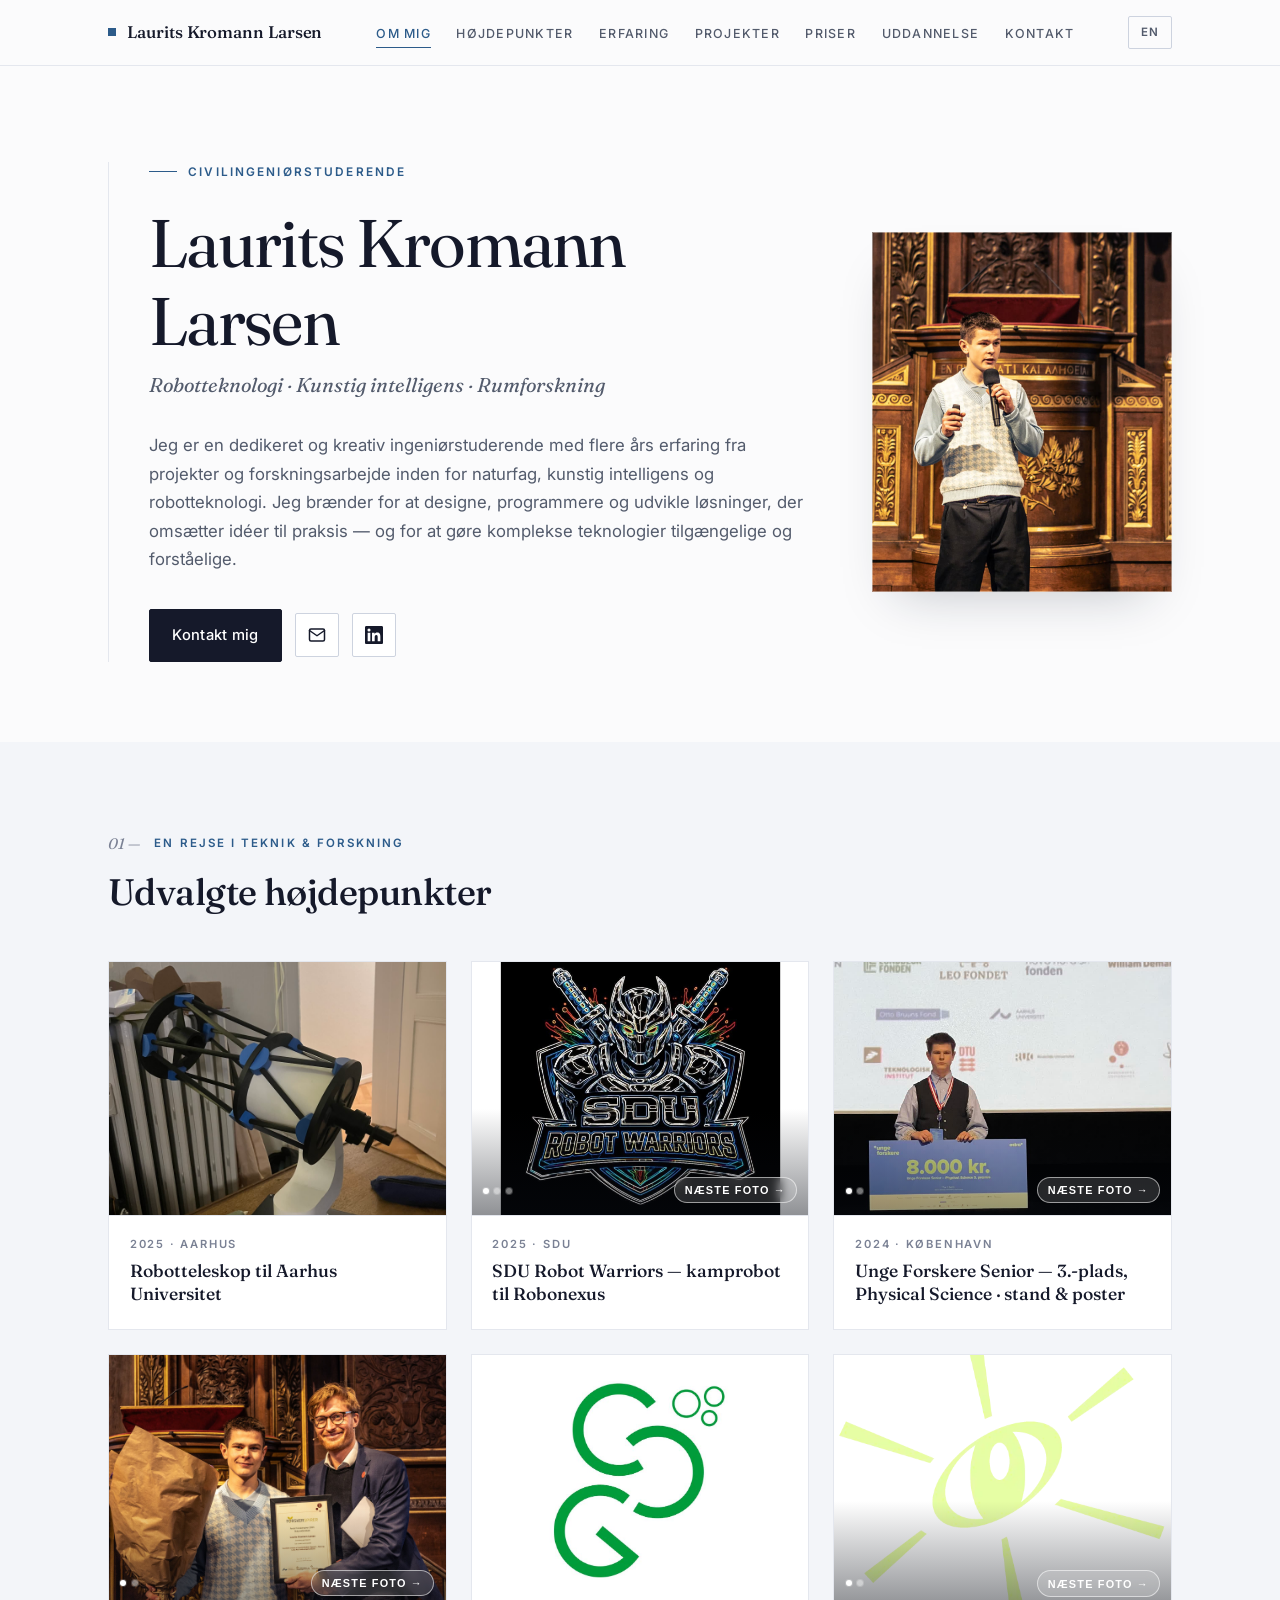
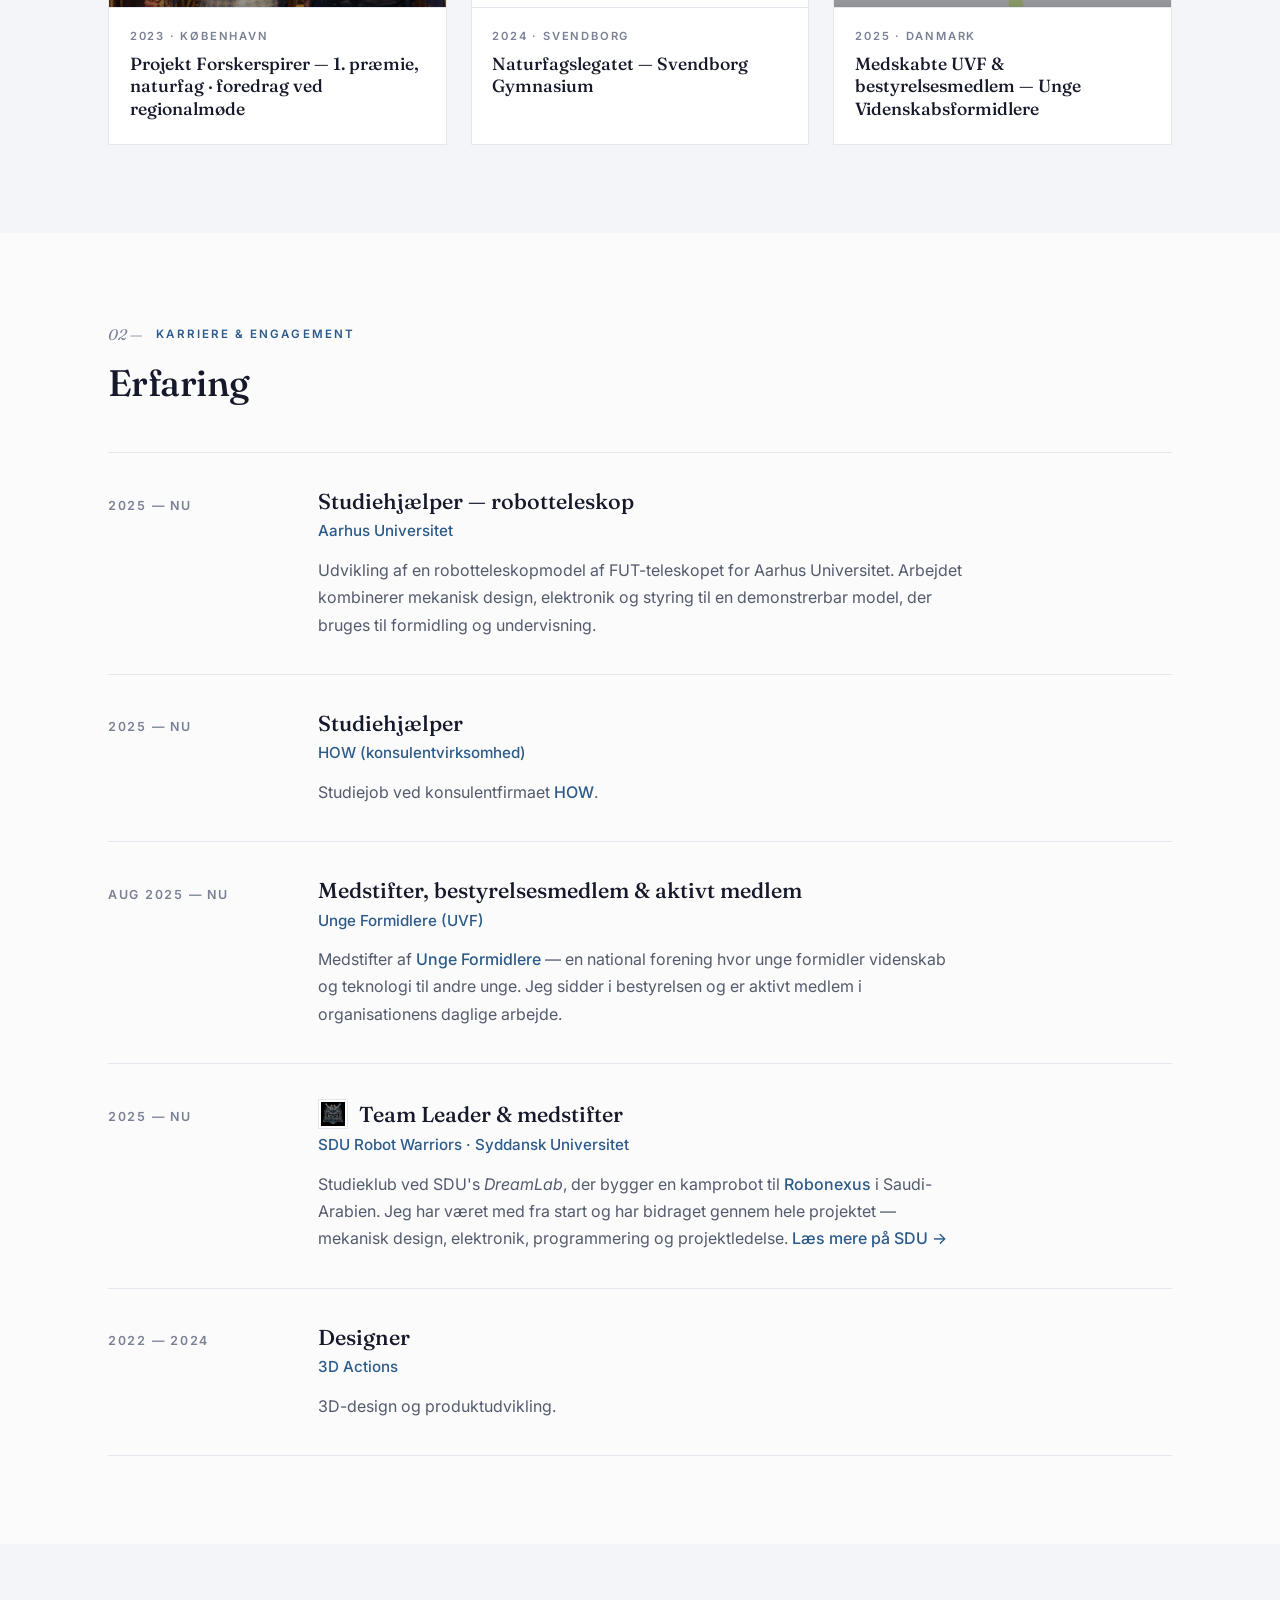
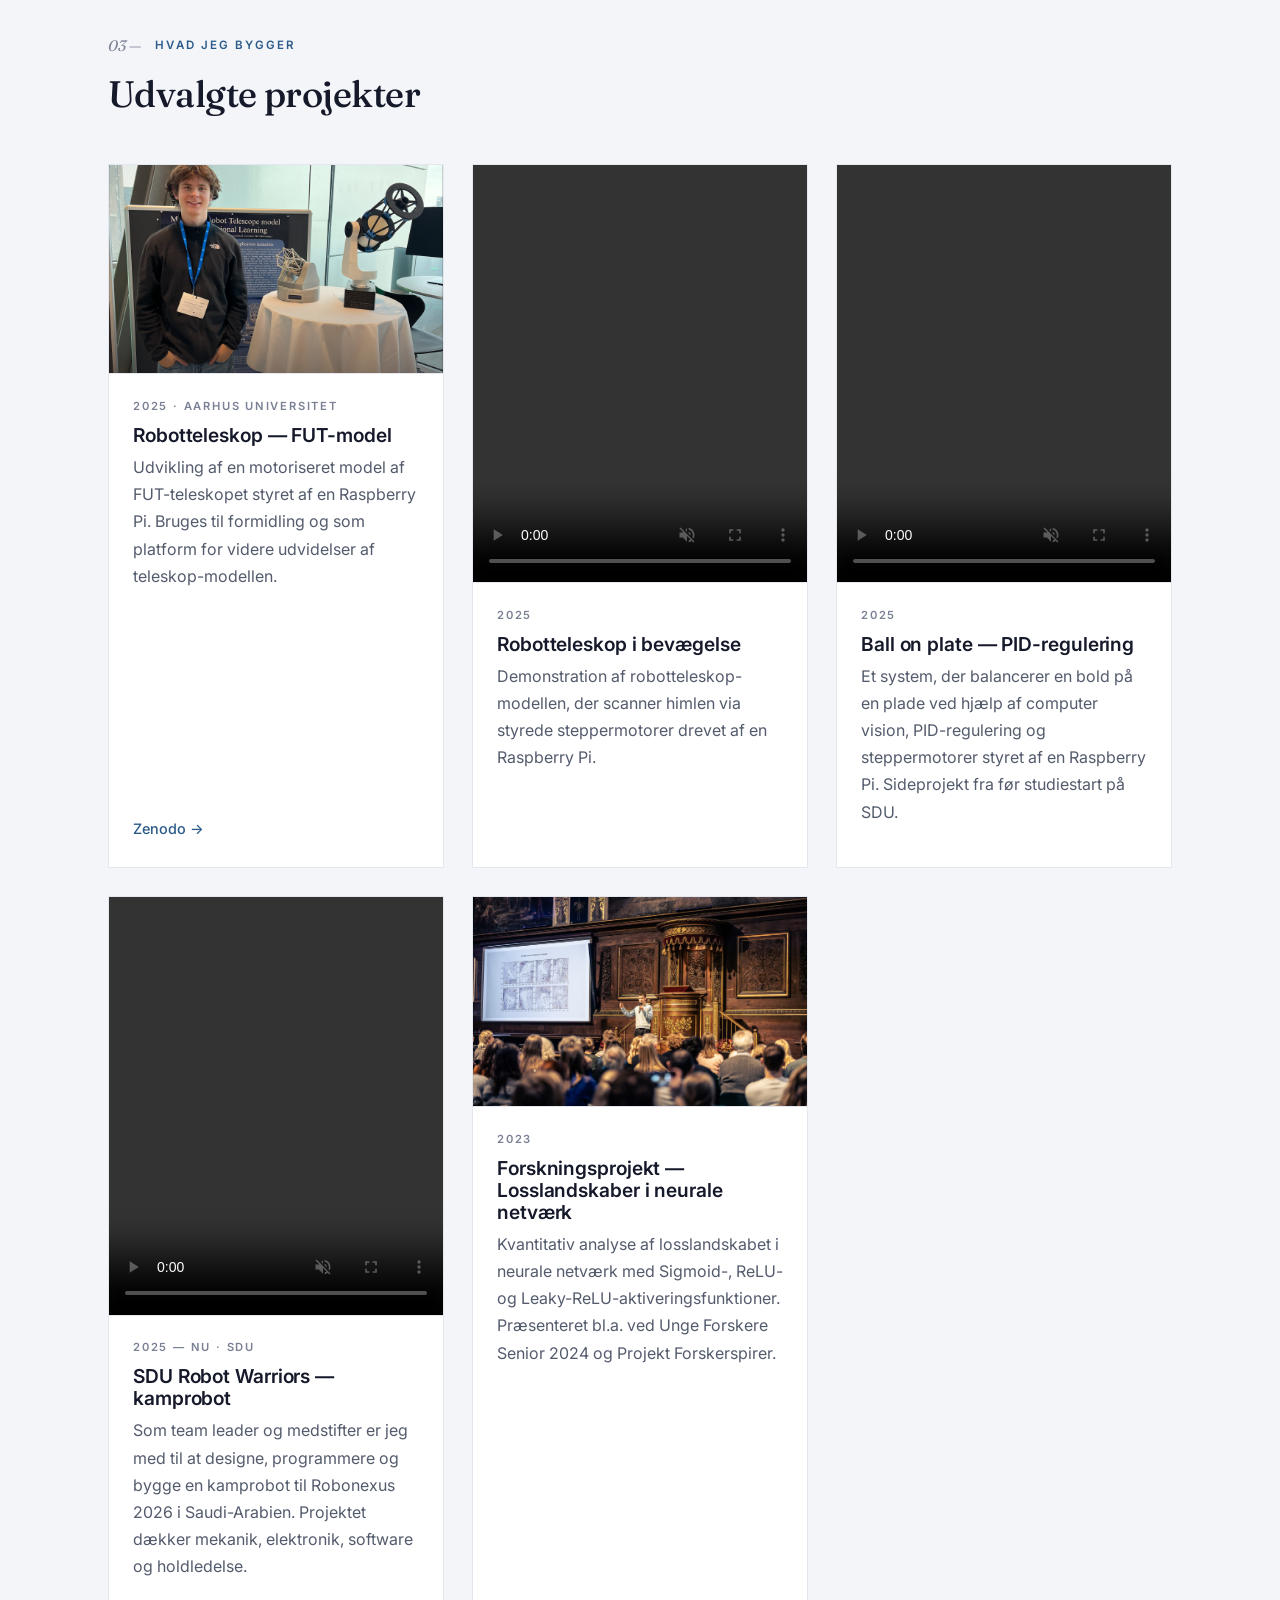
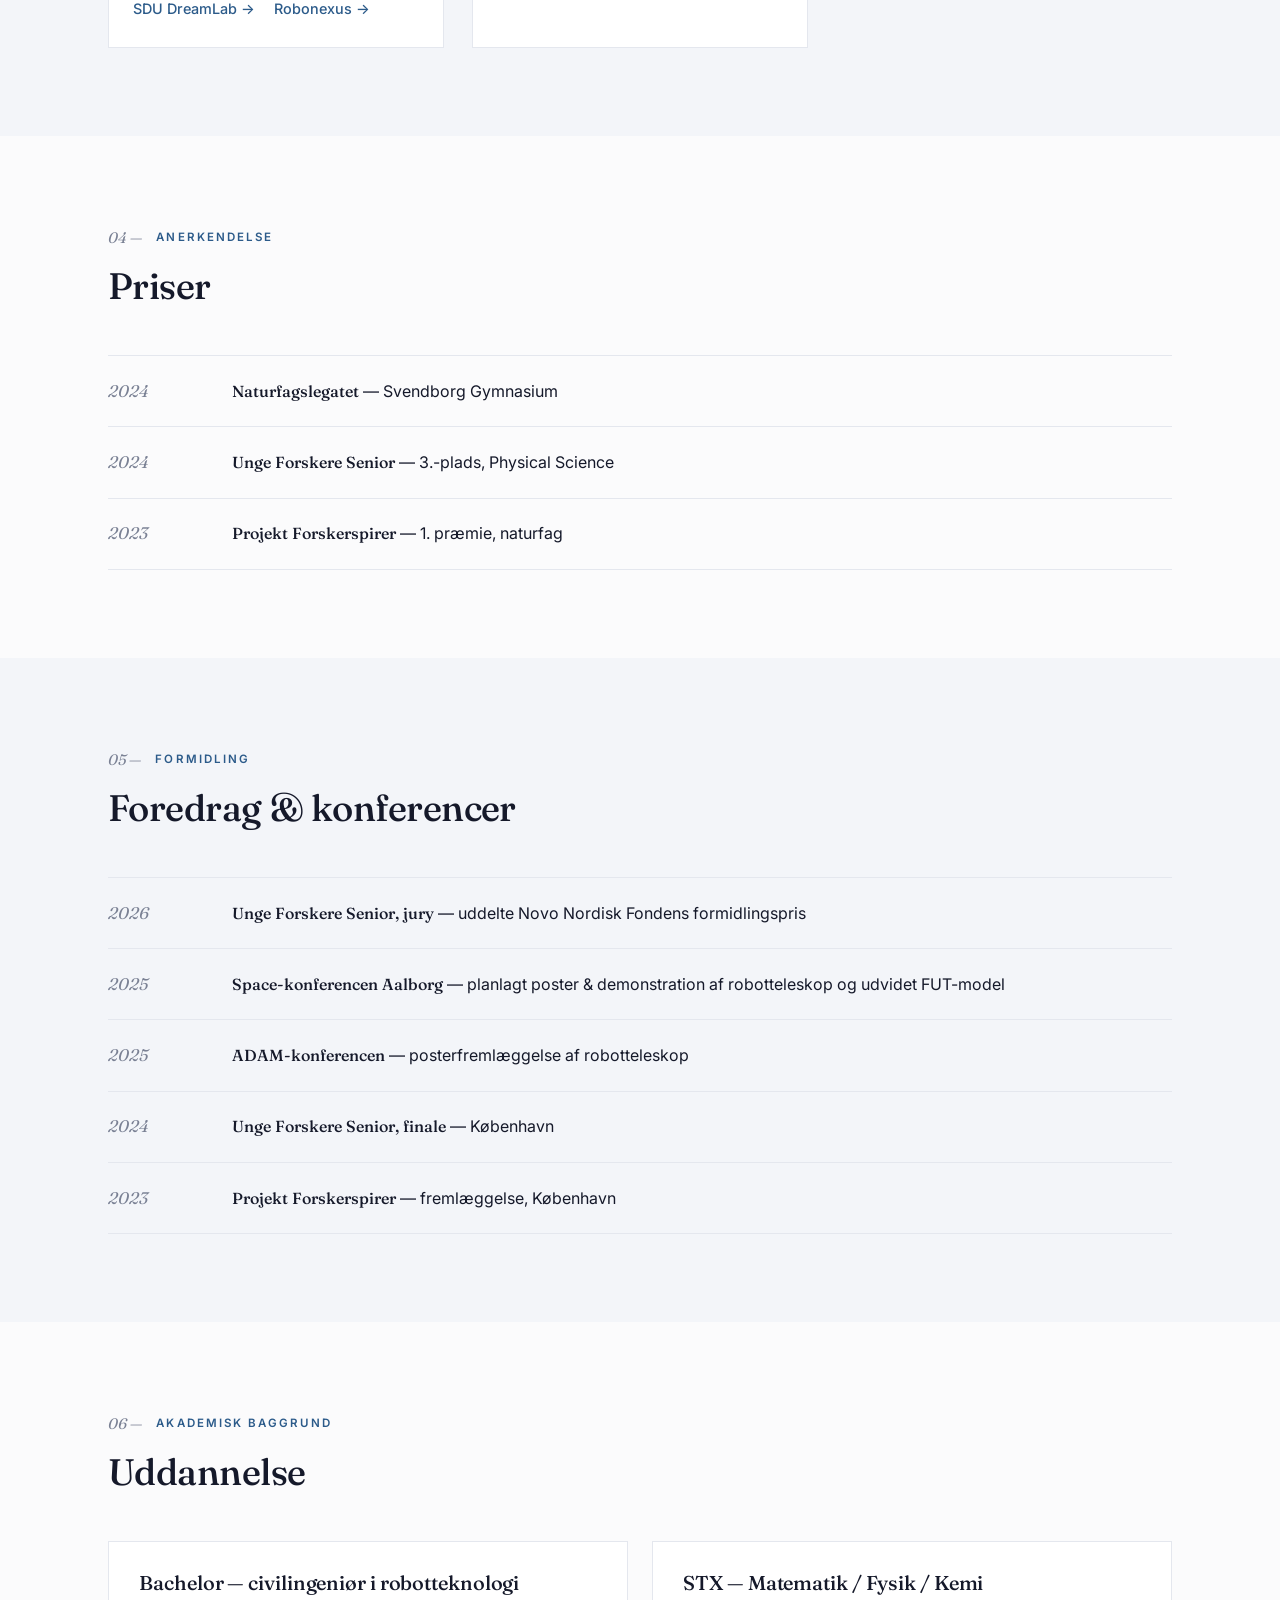
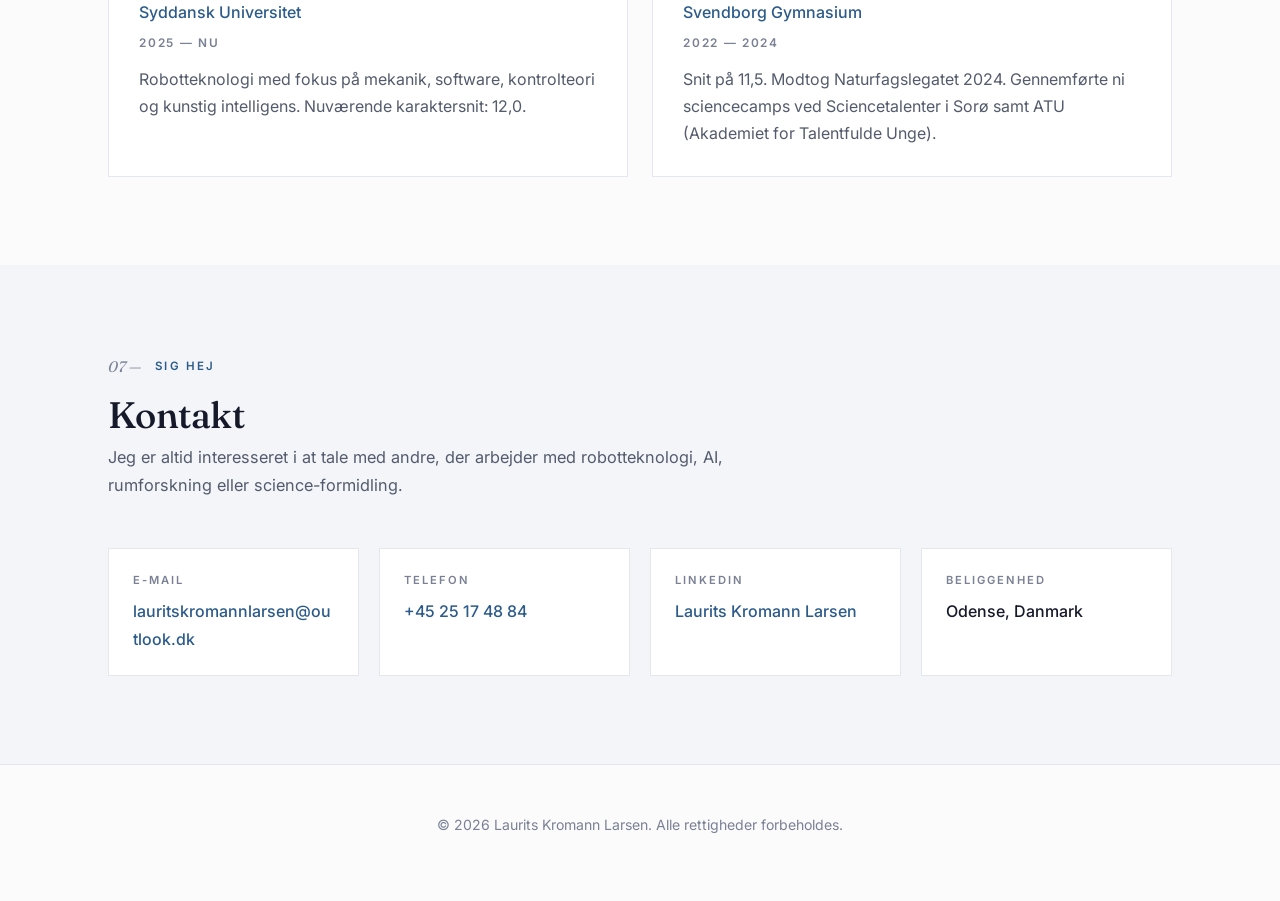
==== index.html @ 49e65c93 "Robotteleskop: space_conference.jpeg as first image" ====
<!DOCTYPE html>
<html lang="da">
<head>
  <meta charset="UTF-8" />
  <meta name="viewport" content="width=device-width, initial-scale=1" />
  <title>Laurits Kromann Larsen — Civilingeniørstuderende i robotteknologi</title>
  <meta name="description" content="CV og portefølje for Laurits Kromann Larsen — civilingeniørstuderende i robotteknologi ved Syddansk Universitet med fokus på robotter, AI og rumforskning." />
  <meta name="author" content="Laurits Kromann Larsen" />

  <meta property="og:type" content="website" />
  <meta property="og:title" content="Laurits Kromann Larsen — CV" />
  <meta property="og:description" content="Civilingeniørstuderende i robotteknologi. Robotter · AI · Rumforskning." />
  <meta property="og:locale" content="da_DK" />

  <link rel="icon" type="image/svg+xml" href="favicon.svg" />
  <link rel="stylesheet" href="assets/css/styles.css" />

  <link rel="preconnect" href="https://fonts.googleapis.com" />
  <link rel="preconnect" href="https://fonts.gstatic.com" crossorigin />
  <link rel="stylesheet" href="https://fonts.googleapis.com/css2?family=Inter:wght@400;500;600&family=Fraunces:opsz,wght,ital@9..144,400;9..144,500;9..144,400..500&display=swap" />
</head>
<body>

<header class="site-nav">
  <div class="nav-inner">
    <a href="#top" class="brand"><span class="brand-mark"></span>Laurits Kromann Larsen</a>

    <button class="nav-toggle" aria-label="Vis menu" aria-expanded="false" aria-controls="primary-nav">
      <svg width="20" height="20" viewBox="0 0 24 24" fill="none" stroke="currentColor" stroke-width="2" stroke-linecap="round"><line x1="3" y1="6" x2="21" y2="6"/><line x1="3" y1="12" x2="21" y2="12"/><line x1="3" y1="18" x2="21" y2="18"/></svg>
    </button>

    <ul class="nav-links" id="primary-nav">
      <li><a href="#om">Om mig</a></li>
      <li><a href="#hojdepunkter">Højdepunkter</a></li>
      <li><a href="#erfaring">Erfaring</a></li>
      <li><a href="#projekter">Projekter</a></li>
      <li><a href="#priser">Priser</a></li>
      <li><a href="#uddannelse">Uddannelse</a></li>
      <li><a href="#kontakt">Kontakt</a></li>
    </ul>

    <div class="nav-right">
      <a class="lang-toggle" href="en/" hreflang="en" aria-label="Switch to English">EN</a>
    </div>
  </div>
</header>

<main id="top">

  <section class="hero" id="om">
    <div class="container hero-inner">
      <div class="hero-text">
        <div class="eyebrow">Civilingeniørstuderende</div>
        <h1>Laurits Kromann Larsen</h1>
        <p class="role">Robotteknologi · Kunstig intelligens · Rumforskning</p>
        <p class="lead">
          Jeg er en dedikeret og kreativ ingeniørstuderende med flere års erfaring fra
          projekter og forskningsarbejde inden for naturfag, kunstig intelligens og
          robotteknologi. Jeg brænder for at designe, programmere og udvikle løsninger,
          der omsætter idéer til praksis — og for at gøre komplekse teknologier
          tilgængelige og forståelige.
        </p>
        <div class="hero-actions">
          <a class="btn btn-primary" href="#kontakt">Kontakt mig</a>
          <a class="btn icon-btn" href="mailto:lauritskromannlarsen@outlook.dk" aria-label="Send e-mail">
            <svg viewBox="0 0 24 24" fill="none" stroke="currentColor" stroke-width="2" stroke-linecap="round" stroke-linejoin="round"><path d="M4 4h16c1.1 0 2 .9 2 2v12c0 1.1-.9 2-2 2H4c-1.1 0-2-.9-2-2V6c0-1.1.9-2 2-2z"/><polyline points="22,6 12,13 2,6"/></svg>
          </a>
          <a class="btn icon-btn" href="https://dk.linkedin.com/in/laurits-kromann-larsen-a29a54271" target="_blank" rel="noopener" aria-label="LinkedIn-profil">
            <svg viewBox="0 0 24 24" aria-hidden="true"><path fill="currentColor" d="M20.45 20.45h-3.55v-5.57c0-1.33-.03-3.04-1.85-3.04-1.85 0-2.13 1.45-2.13 2.94v5.67H9.36V9h3.41v1.56h.05c.48-.9 1.64-1.85 3.38-1.85 3.61 0 4.28 2.38 4.28 5.47v6.27zM5.34 7.43a2.06 2.06 0 1 1 0-4.13 2.06 2.06 0 0 1 0 4.13zM7.12 20.45H3.56V9h3.56v11.45zM22.22 0H1.77C.79 0 0 .77 0 1.72v20.56C0 23.23.79 24 1.77 24h20.45c.98 0 1.78-.77 1.78-1.72V1.72C24 .77 23.2 0 22.22 0z"/></svg>
          </a>
        </div>
      </div>

      <div class="hero-photo">
        <img src="assets/img/profile.jpg" alt="Portræt af Laurits Kromann Larsen"
             onerror="this.onerror=null;this.src='assets/img/profile-placeholder.svg';" />
      </div>
    </div>
  </section>

  <section id="hojdepunkter" class="alt">
    <div class="container">
      <div class="section-header">
        <div class="section-eyebrow"><span class="num">01 —</span> En rejse i teknik &amp; forskning</div>
        <h2>Udvalgte højdepunkter</h2>
      </div>

      <div class="highlight-grid">

        <article class="highlight-card">
          <div class="img-wrap"><img src="assets/img/telescope.jpg" alt="Robotteleskop-model bygget til Aarhus Universitet" /></div>
          <div class="meta">
            <div class="when">2025 · Aarhus</div>
            <div class="title">Robotteleskop til Aarhus Universitet</div>
          </div>
        </article>

        <article class="highlight-card">
          <div class="img-wrap rotator" data-rotator>
            <img class="rotator-image contain is-active" src="assets/img/robot-warriors-logo.jpg" alt="SDU Robot Warriors logo" />
            <img class="rotator-image" src="assets/img/robot-warriors-1.jpg" alt="SDU Robot Warriors — kamprobot under udvikling" />
            <img class="rotator-image" src="assets/img/robot-warriors-2.jpg" alt="SDU Robot Warriors — kamprobot test og udvikling" />
            <div class="img-rotator-controls">
              <div class="rotator-dots" aria-hidden="true">
                <span class="dot is-active"></span>
                <span class="dot"></span>
                <span class="dot"></span>
              </div>
              <button class="img-rotator-next" type="button" aria-label="Vis næste billede">Næste foto <span aria-hidden="true">→</span></button>
            </div>
          </div>
          <div class="meta">
            <div class="when">2025 · SDU</div>
            <div class="title">SDU Robot Warriors — kamprobot til Robonexus</div>
          </div>
        </article>

        <article class="highlight-card">
          <div class="img-wrap rotator" data-rotator>
            <img class="rotator-image is-active" src="assets/img/uf-stage.jpg" alt="Prisoverrækkelse ved Unge Forskere Senior 2024" />
            <img class="rotator-image" src="assets/img/uf-booth.jpg" alt="Stand ved Unge Forskere Senior med poster om losslandskab" />
            <div class="img-rotator-controls">
              <div class="rotator-dots" aria-hidden="true">
                <span class="dot is-active"></span>
                <span class="dot"></span>
              </div>
              <button class="img-rotator-next" type="button" aria-label="Vis næste billede">Næste foto <span aria-hidden="true">→</span></button>
            </div>
          </div>
          <div class="meta">
            <div class="when">2024 · København</div>
            <div class="title">Unge Forskere Senior — 3.-plads, Physical Science · stand &amp; poster</div>
          </div>
        </article>

        <article class="highlight-card">
          <div class="img-wrap rotator" data-rotator>
            <img class="rotator-image is-active" src="assets/img/forskerspirer.jpg" alt="Modtager 1. præmie i Projekt Forskerspirer" />
            <img class="rotator-image" src="assets/img/talk-pulpit.jpg" alt="Foredrag ved Forskerspirer regionalmøde" />
            <div class="img-rotator-controls">
              <div class="rotator-dots" aria-hidden="true">
                <span class="dot is-active"></span>
                <span class="dot"></span>
              </div>
              <button class="img-rotator-next" type="button" aria-label="Vis næste billede">Næste foto <span aria-hidden="true">→</span></button>
            </div>
          </div>
          <div class="meta">
            <div class="when">2023 · København</div>
            <div class="title">Projekt Forskerspirer — 1. præmie, naturfag · foredrag ved regionalmøde</div>
          </div>
        </article>

        <article class="highlight-card">
          <div class="img-wrap logo-wrap"><img src="assets/img/svendborg-gym.jpg" alt="Svendborg Gymnasium logo" /></div>
          <div class="meta">
            <div class="when">2024 · Svendborg</div>
            <div class="title">Naturfagslegatet — Svendborg Gymnasium</div>
          </div>
        </article>

        <article class="highlight-card">
          <div class="img-wrap rotator" data-rotator>
            <img class="rotator-image contain is-active" src="assets/img/UVF-logo-groen.webp" alt="Unge Videnskabsformidlere logo" />
            <img class="rotator-image" src="assets/img/novo_støtte.jpeg" alt="Novo Nordisk Fondens støtte til Unge Videnskabsformidlere" />
            <div class="img-rotator-controls">
              <div class="rotator-dots" aria-hidden="true">
                <span class="dot is-active"></span>
                <span class="dot"></span>
              </div>
              <button class="img-rotator-next" type="button" aria-label="Vis næste billede">Næste foto <span aria-hidden="true">→</span></button>
            </div>
          </div>
          <div class="meta">
            <div class="when">2025 · Danmark</div>
            <div class="title">Medskabte UVF &amp; bestyrelsesmedlem — Unge Videnskabsformidlere</div>
          </div>
        </article>

      </div>
    </div>
  </section>

  <section id="erfaring">
    <div class="container">
      <div class="section-header">
        <div class="section-eyebrow"><span class="num">02 —</span> Karriere &amp; engagement</div>
        <h2>Erfaring</h2>
      </div>

      <div class="experience-list">

        <article class="exp-card">
          <div class="exp-date">2025 — nu</div>
          <div class="exp-body">
            <div class="exp-title">Studiehjælper — robotteleskop</div>
            <span class="exp-org">Aarhus Universitet</span>
            <p>
              Udvikling af en robotteleskopmodel af FUT-teleskopet for Aarhus Universitet.
              Arbejdet kombinerer mekanisk design, elektronik og styring til en
              demonstrerbar model, der bruges til formidling og undervisning.
            </p>
          </div>
        </article>

        <article class="exp-card">
          <div class="exp-date">2025 — nu</div>
          <div class="exp-body">
            <div class="exp-title">Studiehjælper</div>
            <span class="exp-org"><a href="http://new.how.dk/" target="_blank" rel="noopener">HOW</a> (konsulentvirksomhed)</span>
            <p>Studiejob ved konsulentfirmaet <a href="http://new.how.dk/" target="_blank" rel="noopener">HOW</a>.</p>
          </div>
        </article>

        <article class="exp-card">
          <div class="exp-date">aug 2025 — nu</div>
          <div class="exp-body">
            <div class="exp-title">Medstifter, bestyrelsesmedlem &amp; aktivt medlem</div>
            <span class="exp-org">Unge Formidlere (UVF)</span>
            <p>
              Medstifter af <a href="https://ungeformidlere.dk/" target="_blank" rel="noopener">Unge Formidlere</a> —
              en national forening hvor unge formidler videnskab og teknologi til andre
              unge. Jeg sidder i bestyrelsen og er aktivt medlem i organisationens
              daglige arbejde.
            </p>
          </div>
        </article>

        <article class="exp-card">
          <div class="exp-date">2025 — nu</div>
          <div class="exp-body">
            <div class="exp-title">
              <img class="exp-logo" src="assets/img/robot-warriors-logo.jpg" alt="" />
              Team Leader &amp; medstifter
            </div>
            <span class="exp-org">SDU Robot Warriors · Syddansk Universitet</span>
            <p>
              Studieklub ved SDU's <em>DreamLab</em>, der bygger en kamprobot til
              <a href="https://www.robonexus.org/" target="_blank" rel="noopener">Robonexus</a> i Saudi-Arabien.
              Jeg har været med fra start og har bidraget gennem hele projektet —
              mekanisk design, elektronik, programmering og projektledelse.
              <a href="https://www.sdu.dk/da/om-sdu/fakulteterne/teknik/omfakultetet/dreamlab/teams/sdu-robots-warrior" target="_blank" rel="noopener">Læs mere på SDU →</a>
            </p>
          </div>
        </article>

        <article class="exp-card">
          <div class="exp-date">2022 — 2024</div>
          <div class="exp-body">
            <div class="exp-title">Designer</div>
            <span class="exp-org">3D Actions</span>
            <p>3D-design og produktudvikling.</p>
          </div>
        </article>

      </div>
    </div>
  </section>

  <section id="projekter" class="alt">
    <div class="container">
      <div class="section-header">
        <div class="section-eyebrow"><span class="num">03 —</span> Hvad jeg bygger</div>
        <h2>Udvalgte projekter</h2>
      </div>

      <div class="project-grid">

        <article class="project-card">
          <div class="media project-rotator" data-rotator>
            <img class="rotator-image is-active" src="assets/img/space_conference.jpeg" alt="Robotteleskop præsenteret ved Space-konferencen" />
            <img class="rotator-image" src="assets/img/telescope.jpg" alt="Robotteleskop-model" />
            <div class="img-rotator-controls">
              <div class="rotator-dots" aria-hidden="true">
                <span class="dot is-active"></span>
                <span class="dot"></span>
              </div>
              <button class="img-rotator-next" type="button" aria-label="Vis næste billede">Næste foto <span aria-hidden="true">→</span></button>
            </div>
          </div>
          <div class="body">
            <div class="when">2025 · Aarhus Universitet</div>
            <h3>Robotteleskop — FUT-model</h3>
            <p>
              Udvikling af en motoriseret model af FUT-teleskopet styret af en Raspberry Pi.
              Bruges til formidling og som platform for videre udvidelser af
              teleskop-modellen.
            </p>
            <div class="project-links">
              <a href="https://kortlink.dk/2t228" target="_blank" rel="noopener">Zenodo</a>
            </div>
          </div>
        </article>

        <article class="project-card">
          <div class="media portrait">
            <video src="assets/video/robot-arm.mp4" controls muted playsinline preload="metadata"></video>
          </div>
          <div class="body">
            <div class="when">2025</div>
            <h3>Robotteleskop i bevægelse</h3>
            <p>
              Demonstration af robotteleskop-modellen, der scanner himlen via styrede
              steppermotorer drevet af en Raspberry Pi.
            </p>
          </div>
        </article>

        <article class="project-card">
          <div class="media portrait">
            <video src="assets/video/ball-on-plate.mp4" controls muted playsinline preload="metadata"></video>
          </div>
          <div class="body">
            <div class="when">2025</div>
            <h3>Ball on plate — PID-regulering</h3>
            <p>
              Et system, der balancerer en bold på en plade ved hjælp af computer vision,
              PID-regulering og steppermotorer styret af en Raspberry Pi. Sideprojekt fra
              før studiestart på SDU.
            </p>
          </div>
        </article>

        <article class="project-card">
          <div class="media portrait">
            <video src="assets/video/combat-robot.mp4" controls muted playsinline preload="metadata"></video>
          </div>
          <div class="body">
            <div class="when">2025 — nu · SDU</div>
            <h3>SDU Robot Warriors — kamprobot</h3>
            <p>
              Som team leader og medstifter er jeg med til at designe, programmere og
              bygge en kamprobot til Robonexus 2026 i Saudi-Arabien. Projektet dækker
              mekanik, elektronik, software og holdledelse.
            </p>
            <div class="project-links">
              <a href="https://www.sdu.dk/da/om-sdu/fakulteterne/teknik/omfakultetet/dreamlab/teams/sdu-robots-warrior" target="_blank" rel="noopener">SDU DreamLab</a>
              <a href="https://www.robonexus.org/" target="_blank" rel="noopener">Robonexus</a>
            </div>
          </div>
        </article>

        <article class="project-card">
          <div class="media">
            <img src="assets/img/talk-pulpit.jpg" alt="Slides der viser losslandskabet i neurale netværk" />
          </div>
          <div class="body">
            <div class="when">2023</div>
            <h3>Forskningsprojekt — Losslandskaber i neurale netværk</h3>
            <p>
              Kvantitativ analyse af losslandskabet i neurale netværk med Sigmoid-,
              ReLU- og Leaky-ReLU-aktiveringsfunktioner. Præsenteret bl.a. ved Unge
              Forskere Senior 2024 og Projekt Forskerspirer.
            </p>
          </div>
        </article>

      </div>
    </div>
  </section>

  <section id="priser">
    <div class="container">
      <div class="section-header">
        <div class="section-eyebrow"><span class="num">04 —</span> Anerkendelse</div>
        <h2>Priser</h2>
      </div>

      <ul class="simple-list">
        <li><span class="year">2024</span><span class="item-text"><strong>Naturfagslegatet</strong> — Svendborg Gymnasium</span></li>
        <li><span class="year">2024</span><span class="item-text"><strong>Unge Forskere Senior</strong> — 3.-plads, Physical Science</span></li>
        <li><span class="year">2023</span><span class="item-text"><strong>Projekt Forskerspirer</strong> — 1. præmie, naturfag</span></li>
      </ul>
    </div>
  </section>

  <section id="foredrag" class="alt">
    <div class="container">
      <div class="section-header">
        <div class="section-eyebrow"><span class="num">05 —</span> Formidling</div>
        <h2>Foredrag &amp; konferencer</h2>
      </div>

      <ul class="simple-list">
        <li><span class="year">2026</span><span class="item-text"><strong>Unge Forskere Senior, jury</strong> — uddelte Novo Nordisk Fondens formidlingspris</span></li>
        <li><span class="year">2025</span><span class="item-text"><strong>Space-konferencen Aalborg</strong> — planlagt poster &amp; demonstration af robotteleskop og udvidet FUT-model</span></li>
        <li><span class="year">2025</span><span class="item-text"><strong>ADAM-konferencen</strong> — posterfremlæggelse af robotteleskop</span></li>
        <li><span class="year">2024</span><span class="item-text"><strong>Unge Forskere Senior, finale</strong> — København</span></li>
        <li><span class="year">2023</span><span class="item-text"><strong>Projekt Forskerspirer</strong> — fremlæggelse, København</span></li>
      </ul>
    </div>
  </section>

  <section id="uddannelse">
    <div class="container">
      <div class="section-header">
        <div class="section-eyebrow"><span class="num">06 —</span> Akademisk baggrund</div>
        <h2>Uddannelse</h2>
      </div>

      <div class="edu-grid">
        <article class="edu-card">
          <h3>Bachelor — civilingeniør i robotteknologi</h3>
          <div class="where">Syddansk Universitet</div>
          <div class="when">2025 — nu</div>
          <p>Robotteknologi med fokus på mekanik, software, kontrolteori og kunstig intelligens. Nuværende karaktersnit: 12,0.</p>
        </article>

        <article class="edu-card">
          <h3>STX — Matematik / Fysik / Kemi</h3>
          <div class="where">Svendborg Gymnasium</div>
          <div class="when">2022 — 2024</div>
          <p>
            Snit på 11,5. Modtog Naturfagslegatet 2024. Gennemførte ni sciencecamps ved
            Sciencetalenter i Sorø samt ATU (Akademiet for Talentfulde Unge).
          </p>
        </article>
      </div>
    </div>
  </section>

  <section id="kontakt" class="alt">
    <div class="container">
      <div class="section-header">
        <div class="section-eyebrow"><span class="num">07 —</span> Sig hej</div>
        <h2>Kontakt</h2>
        <p>
          Jeg er altid interesseret i at tale med andre, der arbejder med robotteknologi,
          AI, rumforskning eller science-formidling.
        </p>
      </div>

      <div class="contact-grid">
        <div class="contact-card">
          <div class="label">E-mail</div>
          <div class="value"><a href="mailto:lauritskromannlarsen@outlook.dk">lauritskromannlarsen@outlook.dk</a></div>
        </div>
        <div class="contact-card">
          <div class="label">Telefon</div>
          <div class="value"><a href="tel:+4525174884">+45 25 17 48 84</a></div>
        </div>
        <div class="contact-card">
          <div class="label">LinkedIn</div>
          <div class="value"><a href="https://dk.linkedin.com/in/laurits-kromann-larsen-a29a54271" target="_blank" rel="noopener">Laurits Kromann Larsen</a></div>
        </div>
        <div class="contact-card">
          <div class="label">Beliggenhed</div>
          <div class="value">Odense, Danmark</div>
        </div>
      </div>
    </div>
  </section>

</main>

<footer class="site-footer">
  <div class="container">
    © <span id="year"></span> Laurits Kromann Larsen. Alle rettigheder forbeholdes.
  </div>
</footer>

<script src="assets/js/main.js?v=20260501"></script>
</body>
</html>
---- assets/css/styles.css ----
/* =========================================================
   Laurits Kromann Larsen — CV
   Minimalistic, professional. Square portrait, refined type.
   ========================================================= */

:root {
  --bg: #fbfbfc;
  --bg-alt: #f3f5f9;
  --surface: #ffffff;
  --border: #e4e7ee;
  --border-strong: #cdd3df;
  --text: #15192a;
  --text-muted: #535b6c;
  --text-soft: #7a8194;
  --accent: #2c5b8a;
  --accent-dark: #1f4368;
  --accent-soft: #dde6f0;
  --max-width: 1120px;
  --transition: 200ms ease;
  --font-sans: "Inter", system-ui, -apple-system, "Segoe UI", Roboto, sans-serif;
  --font-display: "Fraunces", "Source Serif 4", Georgia, serif;
}

/* ---------- Reset & base ---------- */
*, *::before, *::after { box-sizing: border-box; }
html { scroll-behavior: smooth; }

body {
  margin: 0;
  font-family: var(--font-sans);
  font-size: 16px;
  line-height: 1.7;
  color: var(--text);
  background: var(--bg);
  -webkit-font-smoothing: antialiased;
  -moz-osx-font-smoothing: grayscale;
}

img, video { max-width: 100%; height: auto; display: block; }

a {
  color: var(--accent);
  text-decoration: none;
  transition: color var(--transition);
}
a:hover { color: var(--accent-dark); }

h1, h2, h3, h4 {
  font-family: var(--font-display);
  font-weight: 500;
  line-height: 1.15;
  margin: 0 0 0.5em;
  letter-spacing: -0.015em;
  color: var(--text);
}
h1 {
  font-size: clamp(2.6rem, 6vw, 4.2rem);
  font-weight: 400;
  letter-spacing: -0.025em;
}
h2 { font-size: clamp(1.7rem, 3.2vw, 2.3rem); font-weight: 500; }
h3 {
  font-size: 1.15rem;
  font-family: var(--font-sans);
  font-weight: 600;
  letter-spacing: -0.005em;
}
p { margin: 0 0 1em; }

.container {
  width: 100%;
  max-width: var(--max-width);
  margin: 0 auto;
  padding: 0 1.75rem;
}

/* ---------- Navigation ---------- */
.site-nav {
  position: sticky;
  top: 0;
  z-index: 50;
  background: rgba(251, 251, 252, 0.85);
  backdrop-filter: saturate(180%) blur(14px);
  -webkit-backdrop-filter: saturate(180%) blur(14px);
  border-bottom: 1px solid var(--border);
}
.nav-inner {
  display: flex;
  align-items: center;
  justify-content: space-between;
  gap: 1.5rem;
  padding: 1rem 1.75rem;
  max-width: var(--max-width);
  margin: 0 auto;
}
.brand {
  font-family: var(--font-display);
  font-weight: 500;
  font-size: 1.05rem;
  letter-spacing: -0.005em;
  color: var(--text);
  display: inline-flex;
  align-items: center;
}
.brand .brand-mark {
  display: inline-block;
  width: 8px; height: 8px;
  background: var(--accent);
  margin-right: 0.7rem;
}
.nav-links {
  display: flex;
  gap: 1.6rem;
  list-style: none;
  margin: 0;
  padding: 0;
}
.nav-links a {
  color: var(--text-muted);
  font-size: 0.78rem;
  letter-spacing: 0.1em;
  text-transform: uppercase;
  font-weight: 500;
  position: relative;
  padding: 0.25rem 0;
}
.nav-links a:hover,
.nav-links a.active { color: var(--accent); }
.nav-links a.active::after {
  content: "";
  position: absolute;
  left: 0; right: 0;
  bottom: -3px;
  height: 1px;
  background: var(--accent);
}
.nav-right { display: flex; align-items: center; gap: 1rem; }
.lang-toggle {
  font-size: 0.72rem;
  letter-spacing: 0.14em;
  text-transform: uppercase;
  color: var(--text-muted);
  border: 1px solid var(--border-strong);
  padding: 0.35rem 0.7rem;
  border-radius: 2px;
  font-weight: 600;
}
.lang-toggle:hover { color: var(--accent); border-color: var(--accent); }
.nav-toggle {
  display: none;
  background: none;
  border: 1px solid var(--border-strong);
  padding: 0.4rem 0.6rem;
  border-radius: 4px;
  cursor: pointer;
  color: var(--text);
}

/* ---------- Hero ---------- */
.hero { padding: 6rem 0 5rem; }
.hero-inner {
  display: grid;
  grid-template-columns: minmax(0, 1fr) 300px;
  gap: 4rem;
  align-items: center;
}
.hero-text { border-left: 1px solid var(--border); padding-left: 2.5rem; }
.hero-text .eyebrow {
  text-transform: uppercase;
  letter-spacing: 0.18em;
  font-size: 0.74rem;
  color: var(--accent);
  font-weight: 600;
  margin-bottom: 1.4rem;
  display: flex;
  align-items: center;
  gap: 0.7rem;
}
.hero-text .eyebrow::before {
  content: "";
  width: 28px;
  height: 1px;
  background: var(--accent);
}
.hero h1 { margin-bottom: 0.6rem; }
.hero .role {
  font-family: var(--font-display);
  font-weight: 400;
  font-style: italic;
  font-size: 1.25rem;
  color: var(--text-muted);
  margin-bottom: 1.8rem;
}
.hero p.lead {
  font-size: 1.05rem;
  color: var(--text-muted);
  max-width: 60ch;
  margin-bottom: 2.2rem;
}
.hero-actions {
  display: flex;
  flex-wrap: wrap;
  gap: 0.8rem;
  align-items: center;
}

.btn {
  display: inline-flex;
  align-items: center;
  gap: 0.5rem;
  padding: 0.8rem 1.4rem;
  border-radius: 2px;
  font-weight: 500;
  font-size: 0.92rem;
  letter-spacing: 0.02em;
  border: 1px solid var(--border-strong);
  background: var(--surface);
  color: var(--text);
  transition: all var(--transition);
  cursor: pointer;
  font-family: var(--font-sans);
}
.btn:hover { border-color: var(--accent); color: var(--accent); }
.btn-primary {
  background: var(--text);
  border-color: var(--text);
  color: #fff;
}
.btn-primary:hover {
  background: var(--accent);
  border-color: var(--accent);
  color: #fff;
}
.icon-btn {
  width: 44px;
  height: 44px;
  padding: 0;
  border-radius: 2px;
  display: inline-flex;
  align-items: center;
  justify-content: center;
}
.icon-btn svg { width: 18px; height: 18px; }

.hero-photo {
  width: 300px;
  height: 360px;
  overflow: hidden;
  background: var(--bg-alt);
  justify-self: center;
  position: relative;
  box-shadow: 0 25px 50px -25px rgba(20, 30, 50, 0.25);
}
.hero-photo::after {
  content: "";
  position: absolute;
  inset: 0;
  border: 1px solid rgba(255,255,255,0.4);
  pointer-events: none;
}
.hero-photo img {
  width: 100%; height: 100%;
  object-fit: cover;
  object-position: center 25%;
}

/* ---------- Section base ---------- */
section {
  padding: 5.5rem 0;
  scroll-margin-top: 80px;
}
section.alt { background: var(--bg-alt); }

.section-eyebrow {
  display: inline-flex;
  align-items: center;
  gap: 0.9rem;
  font-family: var(--font-sans);
  text-transform: uppercase;
  letter-spacing: 0.18em;
  font-size: 0.72rem;
  color: var(--accent);
  font-weight: 600;
  margin-bottom: 0.9rem;
}
.section-eyebrow .num {
  font-family: var(--font-display);
  font-style: italic;
  font-weight: 400;
  font-size: 0.95rem;
  letter-spacing: 0;
  color: var(--text-soft);
  text-transform: none;
}

.section-header { margin-bottom: 3rem; max-width: 64ch; }
.section-header h2 { margin-bottom: 0.5rem; }
.section-header p {
  color: var(--text-muted);
  margin: 0;
  font-size: 1.02rem;
}

/* ---------- Highlights grid ---------- */
.highlight-grid {
  display: grid;
  grid-template-columns: repeat(auto-fill, minmax(270px, 1fr));
  gap: 1.5rem;
}
.highlight-card {
  background: var(--surface);
  border: 1px solid var(--border);
  overflow: hidden;
  transition: transform var(--transition), border-color var(--transition), box-shadow var(--transition);
  display: flex;
  flex-direction: column;
}
.highlight-card:hover {
  transform: translateY(-3px);
  border-color: var(--border-strong);
  box-shadow: 0 16px 30px -20px rgba(20, 30, 50, 0.25);
}
.highlight-card .img-wrap {
  aspect-ratio: 4 / 3;
  background: var(--bg-alt);
  overflow: hidden;
}
.highlight-card .img-wrap img {
  width: 100%; height: 100%;
  object-fit: cover;
  transition: transform 500ms ease;
}
.highlight-card:hover .img-wrap img { transform: scale(1.05); }
.highlight-card .img-wrap.rotator {
  position: relative;
  cursor: pointer;
}
.highlight-card .img-wrap.rotator::after {
  content: "";
  position: absolute;
  inset: auto 0 0 0;
  height: 42%;
  background: linear-gradient(to top, rgba(8, 12, 20, 0.45), rgba(8, 12, 20, 0));
  pointer-events: none;
  z-index: 1;
}
.highlight-card .img-wrap.rotator .rotator-image {
  position: absolute;
  inset: 0;
  opacity: 0;
  pointer-events: none;
  transition: opacity 260ms ease, transform 500ms ease;
}
.highlight-card .img-wrap.rotator .rotator-image.contain {
  object-fit: contain;
  padding: 0.25rem;
  background: #fff;
}
.highlight-card .img-wrap.rotator .rotator-image.contain.is-active {
  transform: scale(1.14);
}
.highlight-card .img-wrap.rotator .rotator-image.is-active {
  opacity: 1;
}
.highlight-card .img-wrap.rotator .img-rotator-controls {
  position: absolute;
  left: 0.7rem;
  right: 0.7rem;
  bottom: 0.7rem;
  z-index: 2;
  display: flex;
  align-items: center;
  justify-content: space-between;
  gap: 0.6rem;
}
.highlight-card .img-wrap.rotator .rotator-dots {
  display: inline-flex;
  gap: 0.35rem;
}
.highlight-card .img-wrap.rotator .dot {
  width: 6px;
  height: 6px;
  border-radius: 50%;
  background: rgba(255, 255, 255, 0.45);
  box-shadow: 0 0 0 1px rgba(255, 255, 255, 0.2);
}
.highlight-card .img-wrap.rotator .dot.is-active {
  background: #fff;
}
.highlight-card .img-wrap.rotator .img-rotator-next {
  border: 1px solid rgba(255, 255, 255, 0.55);
  background: rgba(255, 255, 255, 0.14);
  backdrop-filter: blur(6px);
  -webkit-backdrop-filter: blur(6px);
  color: #fff;
  font-size: 0.68rem;
  letter-spacing: 0.11em;
  text-transform: uppercase;
  font-weight: 600;
  padding: 0.38rem 0.62rem;
  border-radius: 999px;
  cursor: pointer;
}
.highlight-card .img-wrap.rotator .img-rotator-next:hover {
  background: rgba(255, 255, 255, 0.24);
}
.highlight-card .img-wrap.logo-wrap {
  background: #fff;
  display: flex;
  align-items: center;
  justify-content: center;
  padding: 1.5rem;
}
.highlight-card .img-wrap.logo-wrap img {
  width: auto;
  height: 100%;
  max-width: 70%;
  object-fit: contain;
}
.highlight-card:hover .img-wrap.logo-wrap img { transform: none; }
.highlight-card .meta {
  padding: 1.2rem 1.3rem 1.4rem;
  border-top: 1px solid var(--border);
}
.highlight-card .when {
  font-size: 0.7rem;
  letter-spacing: 0.16em;
  text-transform: uppercase;
  color: var(--text-soft);
  font-weight: 600;
  margin-bottom: 0.4rem;
}
.highlight-card .title {
  font-family: var(--font-display);
  font-size: 1.1rem;
  color: var(--text);
  font-weight: 500;
  line-height: 1.3;
}

/* ---------- Experience ---------- */
.experience-list {
  border-top: 1px solid var(--border);
}
.exp-card {
  padding: 2.2rem 0;
  border-bottom: 1px solid var(--border);
  display: grid;
  grid-template-columns: 170px 1fr;
  gap: 2.5rem;
}
.exp-card .exp-date {
  font-size: 0.78rem;
  letter-spacing: 0.14em;
  text-transform: uppercase;
  color: var(--text-soft);
  font-variant-numeric: tabular-nums;
  padding-top: 0.4rem;
  font-weight: 600;
}
.exp-card .exp-body { min-width: 0; }
.exp-title {
  font-family: var(--font-display);
  font-size: 1.35rem;
  font-weight: 500;
  color: var(--text);
  margin-bottom: 0.2rem;
  line-height: 1.25;
  display: flex;
  align-items: center;
  gap: 0.7rem;
}
.exp-org {
  color: var(--accent);
  font-weight: 500;
  font-size: 0.95rem;
  margin-bottom: 0.8rem;
  display: block;
}
.exp-card p { margin: 0; color: var(--text-muted); max-width: 65ch; }
.exp-card a { font-weight: 500; }

.exp-logo {
  display: inline-block;
  width: 30px; height: 30px;
  border: 1px solid var(--border);
  background: #fff;
  object-fit: contain;
  padding: 2px;
  vertical-align: middle;
}

/* ---------- Projects ---------- */
.project-grid {
  display: grid;
  grid-template-columns: repeat(auto-fit, minmax(310px, 1fr));
  gap: 1.75rem;
}
.project-card {
  background: var(--surface);
  border: 1px solid var(--border);
  overflow: hidden;
  display: flex;
  flex-direction: column;
  transition: border-color var(--transition), box-shadow var(--transition);
}
.project-card:hover {
  border-color: var(--border-strong);
  box-shadow: 0 16px 30px -20px rgba(20, 30, 50, 0.22);
}
.project-card .media {
  aspect-ratio: 16 / 10;
  background: #0d1220;
  overflow: hidden;
}
.project-card .media img,
.project-card .media video {
  width: 100%; height: 100%; object-fit: cover;
}
.project-card .media.project-rotator {
  position: relative;
  cursor: pointer;
}
.project-card .media.project-rotator::after {
  content: "";
  position: absolute;
  inset: auto 0 0 0;
  height: 42%;
  background: linear-gradient(to top, rgba(8, 12, 20, 0.45), rgba(8, 12, 20, 0));
  pointer-events: none;
  z-index: 1;
}
.project-card .media.project-rotator .rotator-image {
  position: absolute;
  inset: 0;
  width: 100%; height: 100%;
  object-fit: cover;
  opacity: 0;
  pointer-events: none;
  transition: opacity 260ms ease;
}
.project-card .media.project-rotator .rotator-image.is-active {
  opacity: 1;
}
.project-card .media.portrait {
  aspect-ratio: 4 / 5;
  background: #0a0e1a;
  display: flex;
  align-items: center;
  justify-content: center;
}
.project-card .media.portrait video,
.project-card .media.portrait img {
  width: 100%;
  height: 100%;
  object-fit: contain;
}
.project-card .body {
  padding: 1.4rem 1.5rem 1.6rem;
  display: flex;
  flex-direction: column;
  flex: 1;
  border-top: 1px solid var(--border);
}
.project-card h3 { margin-bottom: 0.5rem; font-size: 1.2rem; }
.project-card .when {
  font-size: 0.7rem;
  letter-spacing: 0.16em;
  text-transform: uppercase;
  color: var(--text-soft);
  font-weight: 600;
  margin-bottom: 0.5rem;
}
.project-card p { color: var(--text-muted); margin-bottom: 1rem; }
.project-links {
  margin-top: auto;
  display: flex;
  flex-wrap: wrap;
  gap: 1.2rem;
  font-size: 0.9rem;
  font-weight: 500;
}
.project-links a::after {
  content: " →";
  transition: margin var(--transition);
}
.project-links a:hover::after { margin-left: 0.2rem; }

/* ---------- Awards & talks ---------- */
.simple-list {
  list-style: none;
  margin: 0; padding: 0;
  border-top: 1px solid var(--border);
}
.simple-list li {
  display: grid;
  grid-template-columns: 100px 1fr;
  gap: 1.5rem;
  padding: 1.3rem 0;
  border-bottom: 1px solid var(--border);
  align-items: baseline;
}
.simple-list .year {
  font-family: var(--font-display);
  font-style: italic;
  font-weight: 400;
  color: var(--text-soft);
  font-variant-numeric: tabular-nums;
  font-size: 1.05rem;
}
.simple-list .item-text { color: var(--text); }
.simple-list .item-text strong {
  font-family: var(--font-display);
  font-weight: 500;
  font-style: normal;
}

/* ---------- Education ---------- */
.edu-grid {
  display: grid;
  grid-template-columns: repeat(auto-fit, minmax(300px, 1fr));
  gap: 1.5rem;
}
.edu-card {
  background: var(--surface);
  border: 1px solid var(--border);
  padding: 1.8rem 1.9rem;
}
.edu-card h3 {
  margin-bottom: 0.3rem;
  font-family: var(--font-display);
  font-size: 1.25rem;
  font-weight: 500;
}
.edu-card .where { color: var(--accent); font-weight: 500; margin-bottom: 0.4rem; }
.edu-card .when {
  font-size: 0.74rem;
  letter-spacing: 0.14em;
  text-transform: uppercase;
  color: var(--text-soft);
  margin-bottom: 0.8rem;
  font-weight: 600;
}
.edu-card p { margin: 0; color: var(--text-muted); }

/* ---------- Contact ---------- */
.contact-grid {
  display: grid;
  grid-template-columns: repeat(auto-fit, minmax(220px, 1fr));
  gap: 1.25rem;
}
.contact-card {
  background: var(--surface);
  border: 1px solid var(--border);
  padding: 1.4rem 1.5rem;
}
.contact-card .label {
  font-size: 0.7rem;
  letter-spacing: 0.18em;
  text-transform: uppercase;
  color: var(--text-soft);
  margin-bottom: 0.5rem;
  font-weight: 600;
}
.contact-card .value { font-weight: 500; }
.contact-card .value a { word-break: break-word; }

/* ---------- Footer ---------- */
.site-footer {
  padding: 3rem 0 4rem;
  border-top: 1px solid var(--border);
  color: var(--text-soft);
  font-size: 0.88rem;
  text-align: center;
}

/* ---------- Responsive ---------- */
@media (max-width: 900px) {
  .hero { padding: 4rem 0 3rem; }
  .hero-inner {
    grid-template-columns: 1fr;
    gap: 2.5rem;
    text-align: left;
  }
  .hero-text { padding-left: 0; border-left: 0; }
  .hero-photo {
    width: 220px; height: 260px;
    justify-self: start;
    order: -1;
  }
  section { padding: 4rem 0; }
  .exp-card {
    grid-template-columns: 1fr;
    gap: 0.6rem;
  }
}

@media (max-width: 680px) {
  .nav-toggle { display: inline-flex; }
  .nav-links {
    display: none;
    position: absolute;
    top: 100%;
    left: 0; right: 0;
    background: var(--surface);
    border-bottom: 1px solid var(--border);
    flex-direction: column;
    padding: 1rem 1.5rem;
    gap: 1rem;
  }
  .nav-links.open { display: flex; }
  .nav-inner { position: relative; }
  .simple-list li {
    grid-template-columns: 1fr;
    gap: 0.2rem;
  }
}

@media (prefers-reduced-motion: reduce) {
  *, *::before, *::after {
    animation-duration: 0.01ms !important;
    transition-duration: 0.01ms !important;
    scroll-behavior: auto !important;
  }
}
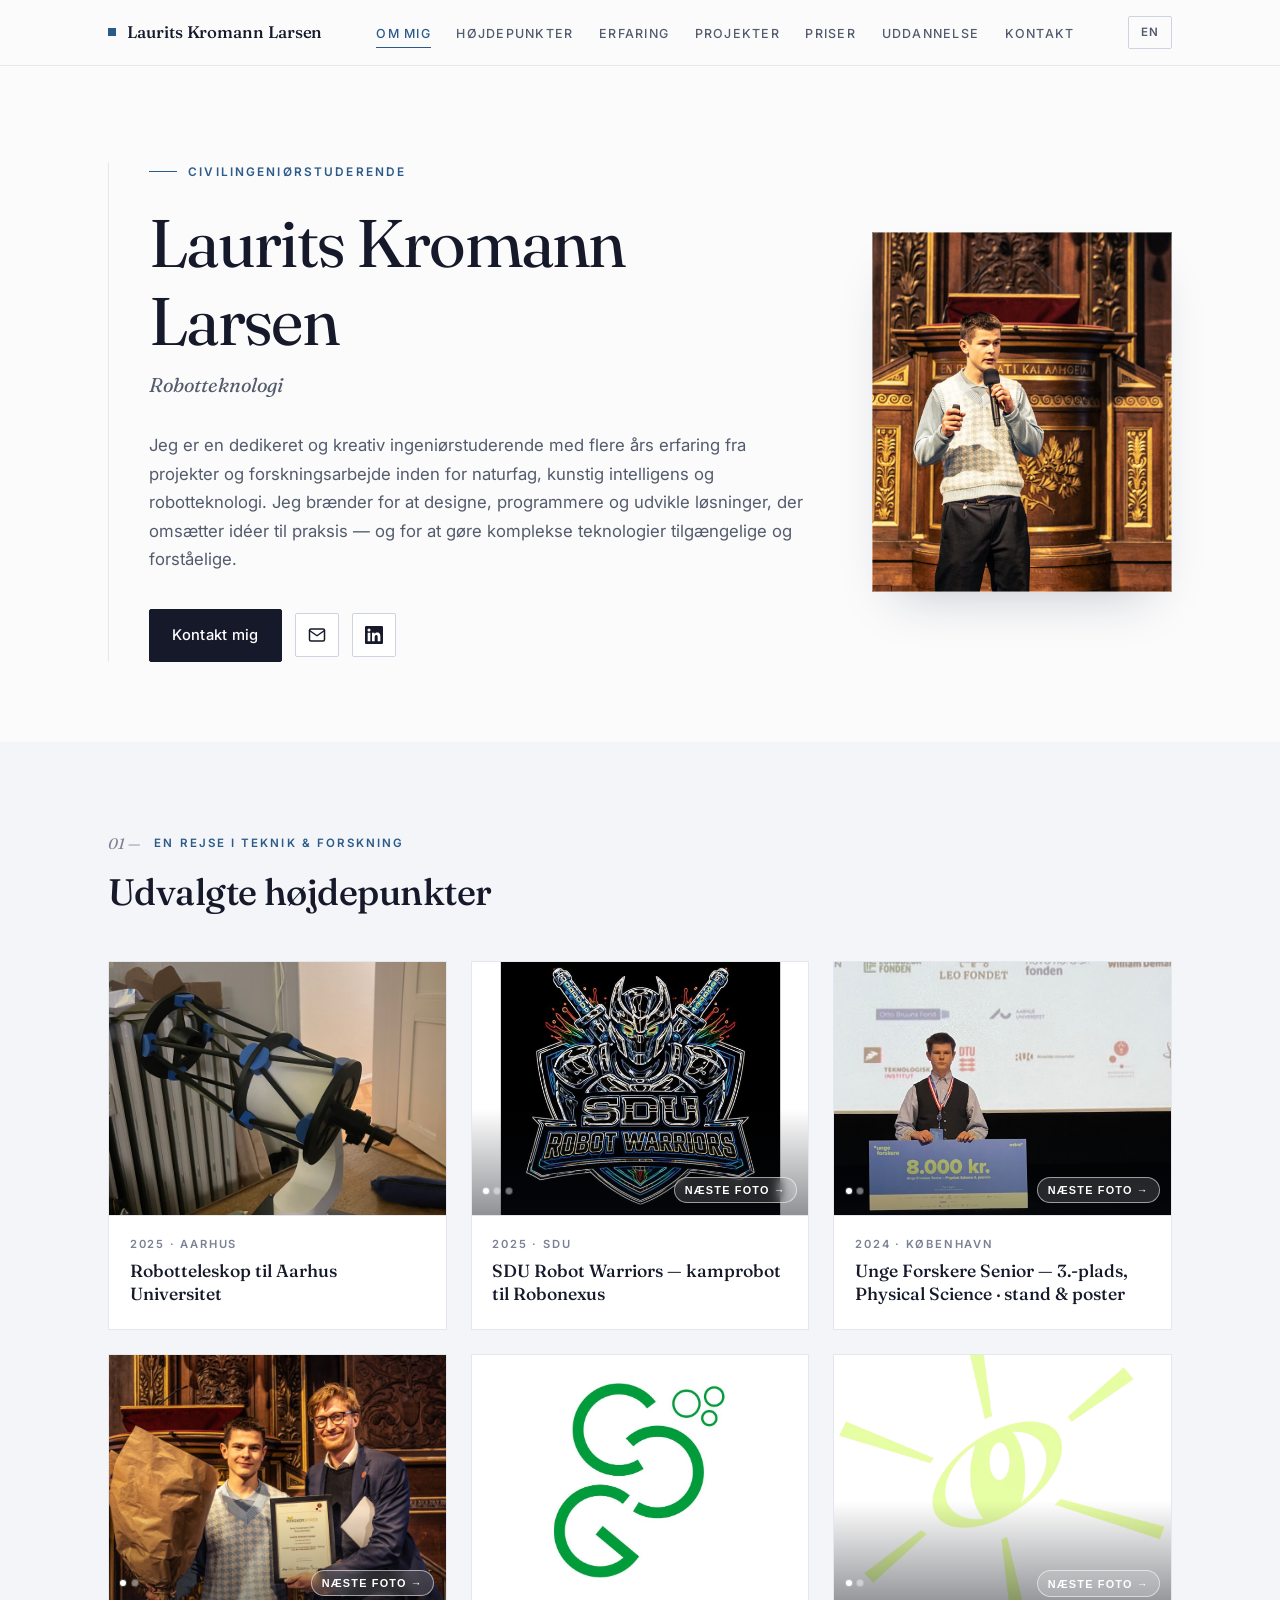
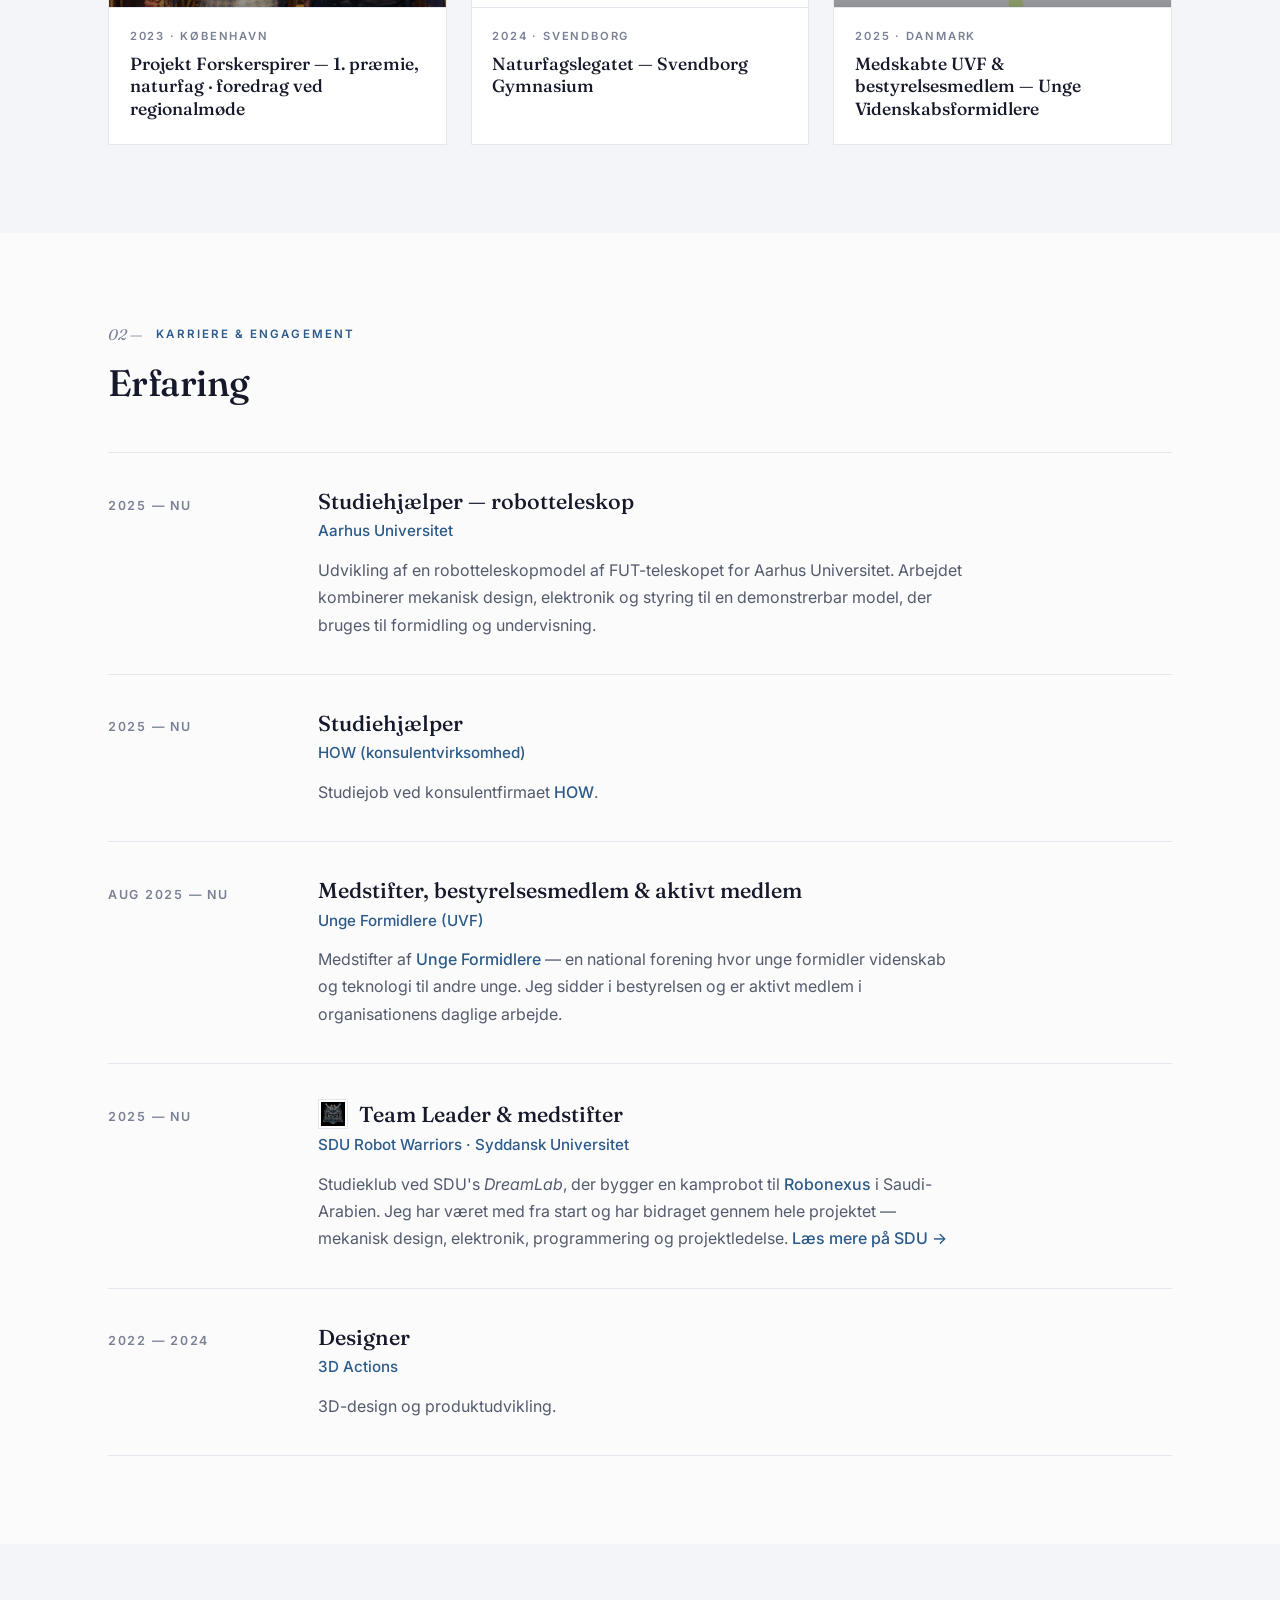
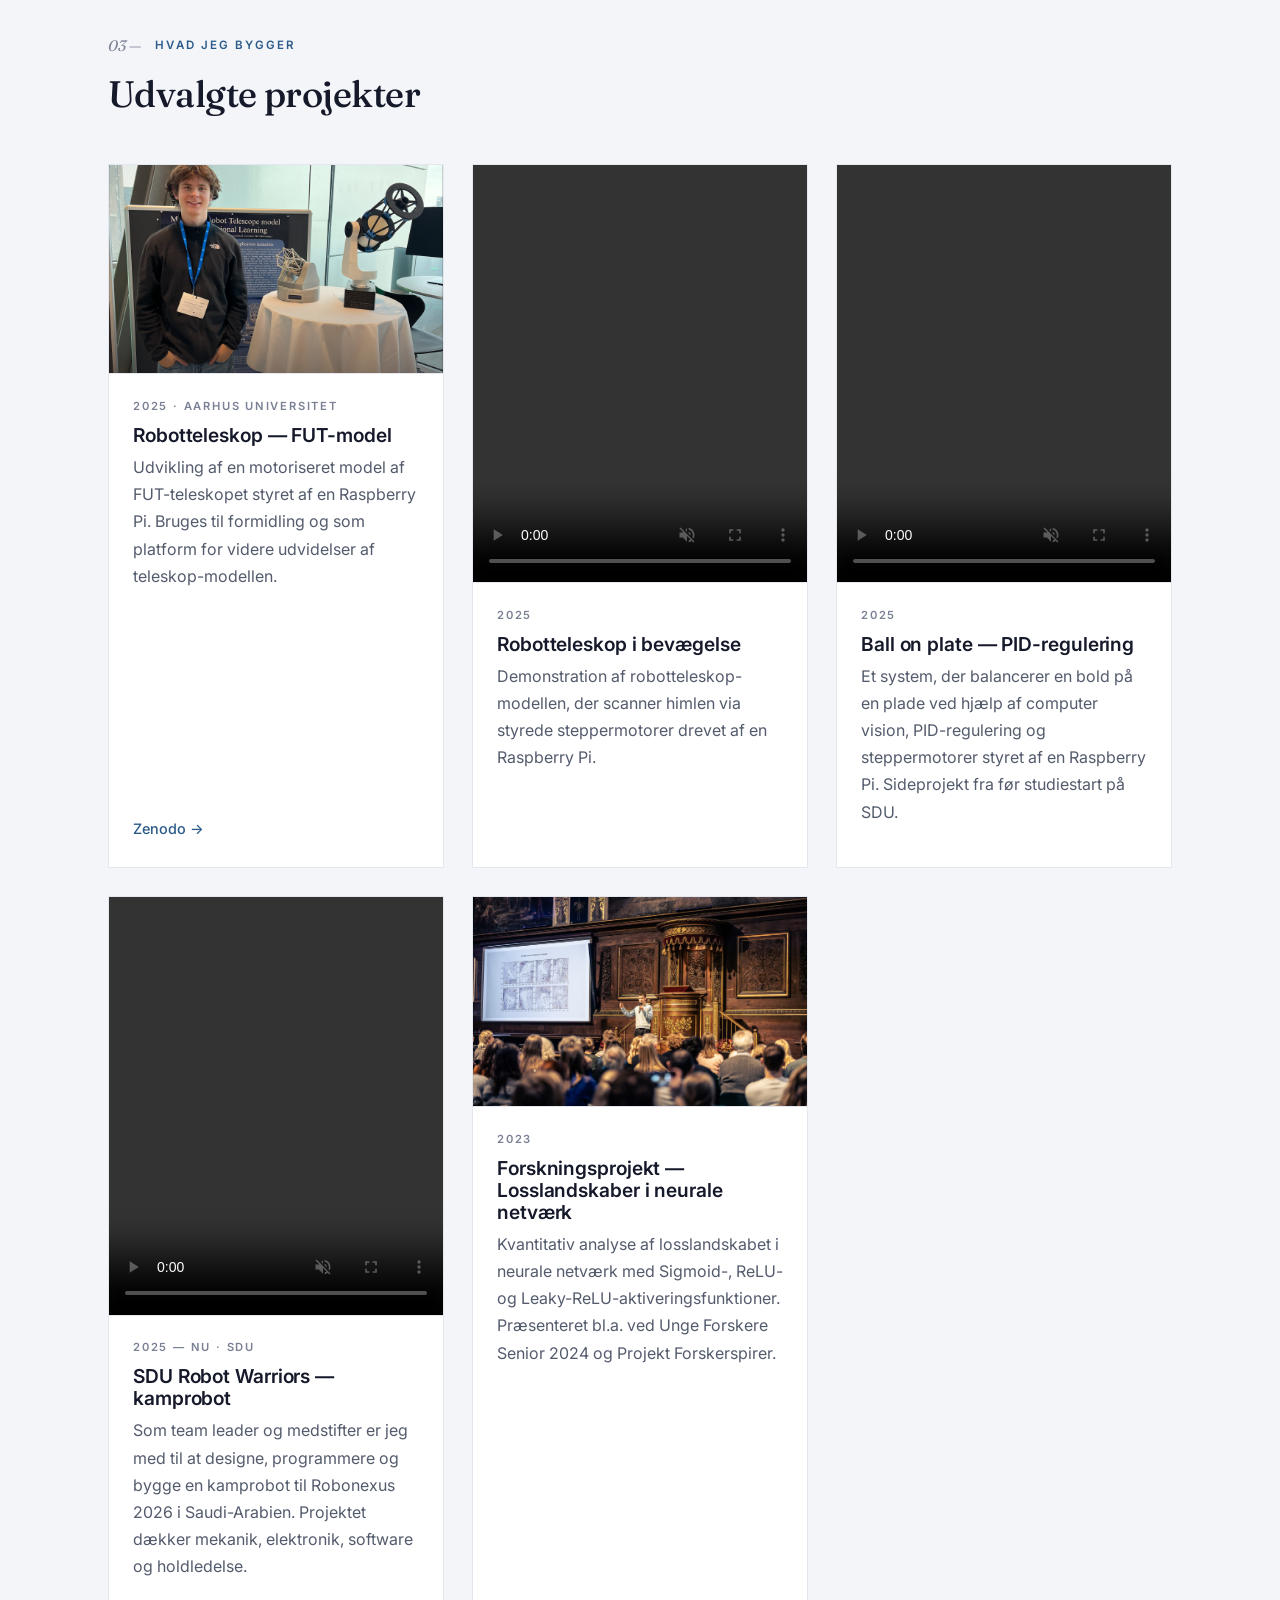
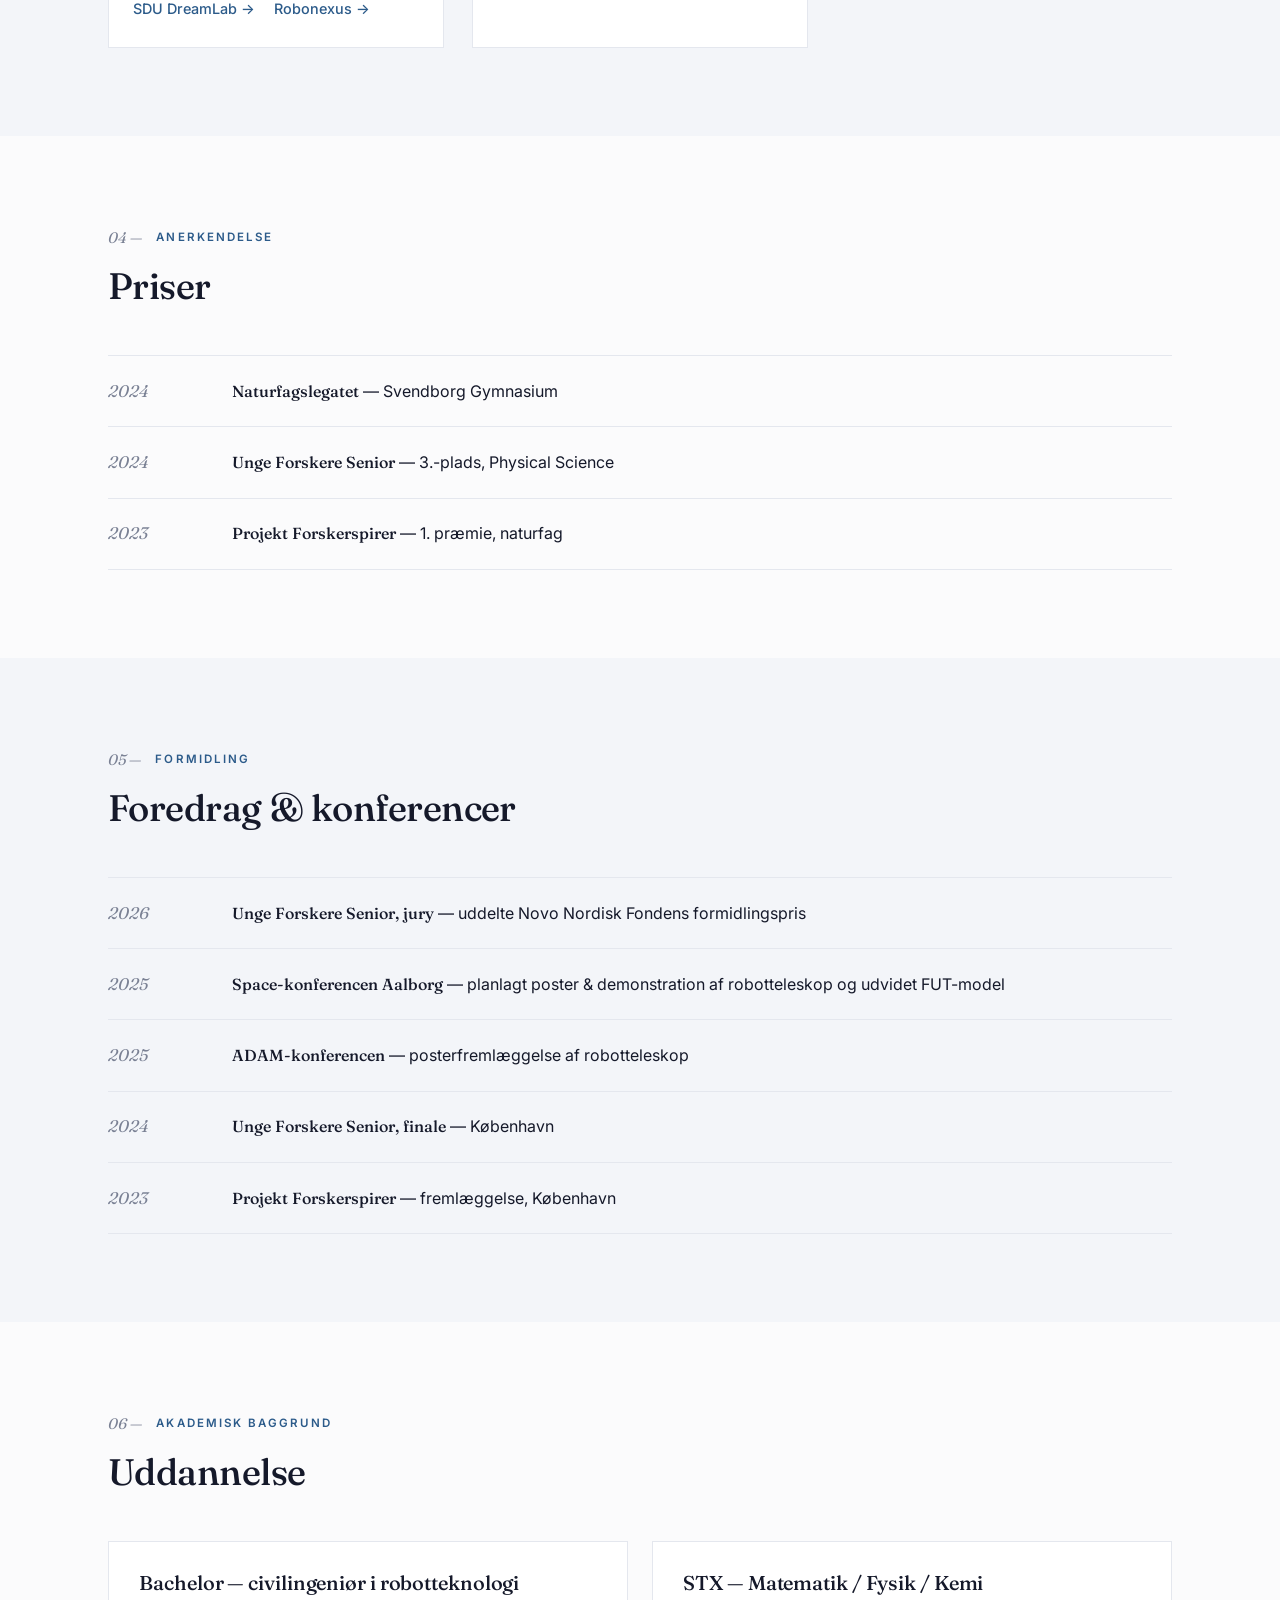
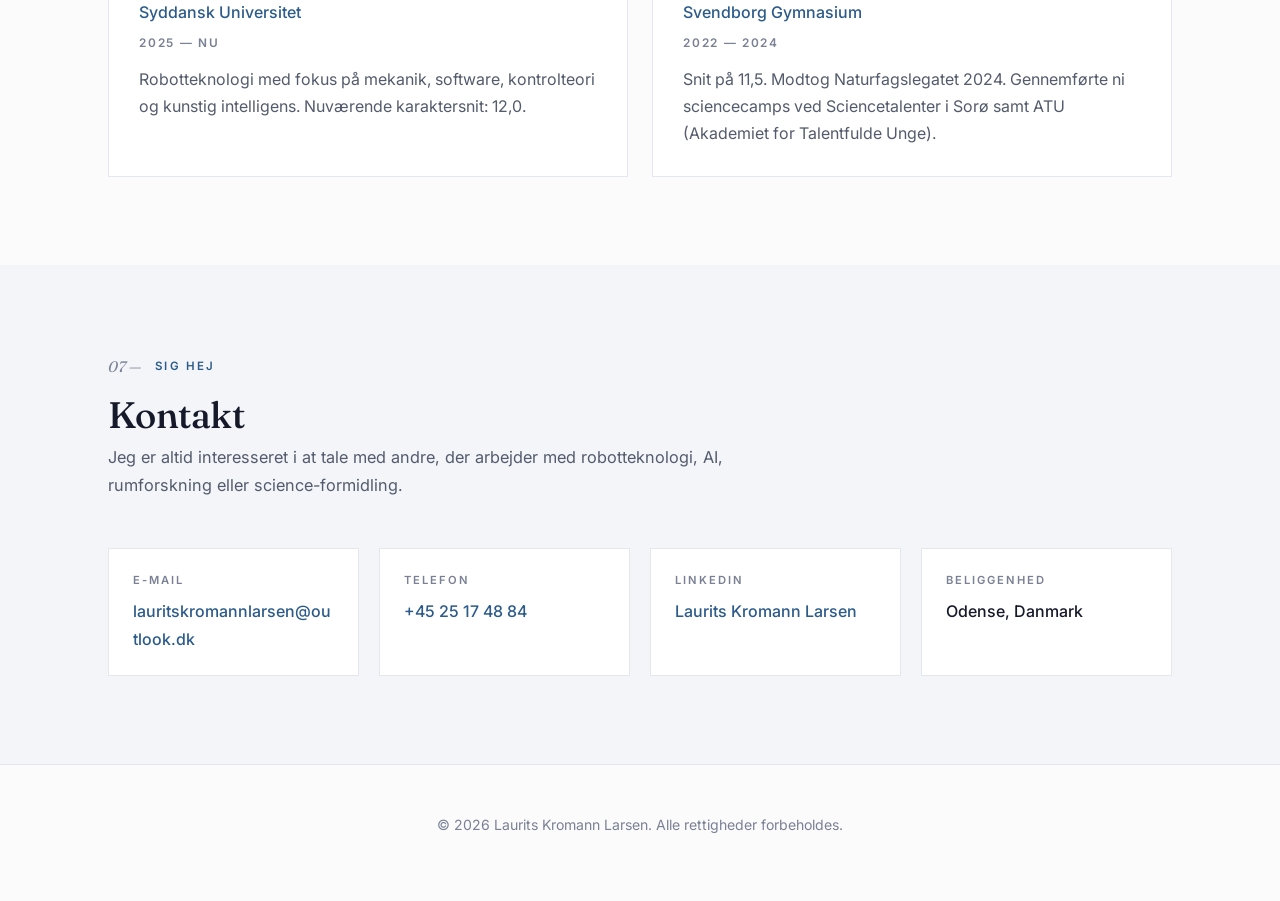
==== commit 2996bb45: "Swipe support on mobile + simplify hero role tags" ====
--- a/index.html
+++ b/index.html
@@ -52,7 +52,7 @@
       <div class="hero-text">
         <div class="eyebrow">Civilingeniørstuderende</div>
         <h1>Laurits Kromann Larsen</h1>
-        <p class="role">Robotteknologi · Kunstig intelligens · Rumforskning</p>
+        <p class="role">Robotteknologi</p>
         <p class="lead">
           Jeg er en dedikeret og kreativ ingeniørstuderende med flere års erfaring fra
           projekter og forskningsarbejde inden for naturfag, kunstig intelligens og
@@ -459,6 +459,6 @@
   </div>
 </footer>
 
-<script src="assets/js/main.js?v=20260501"></script>
+<script src="assets/js/main.js?v=20260502"></script>
 </body>
 </html>
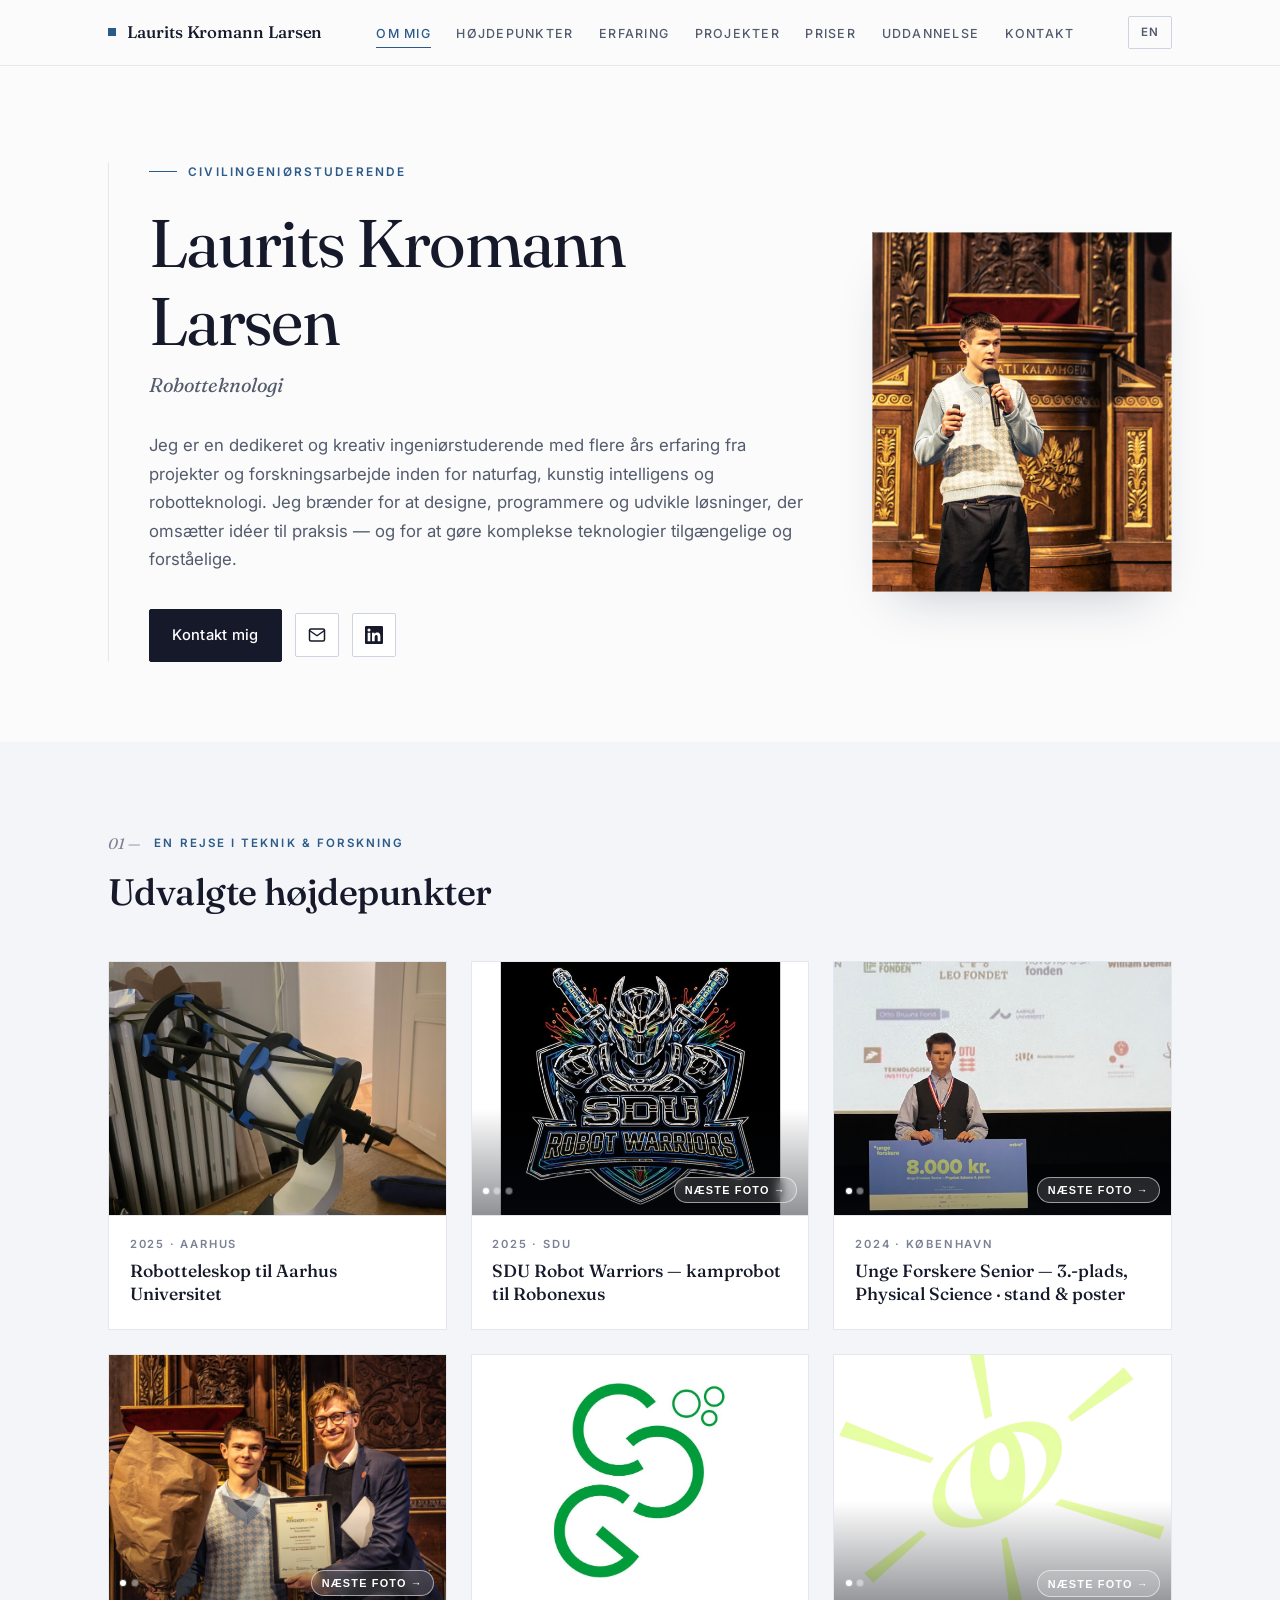
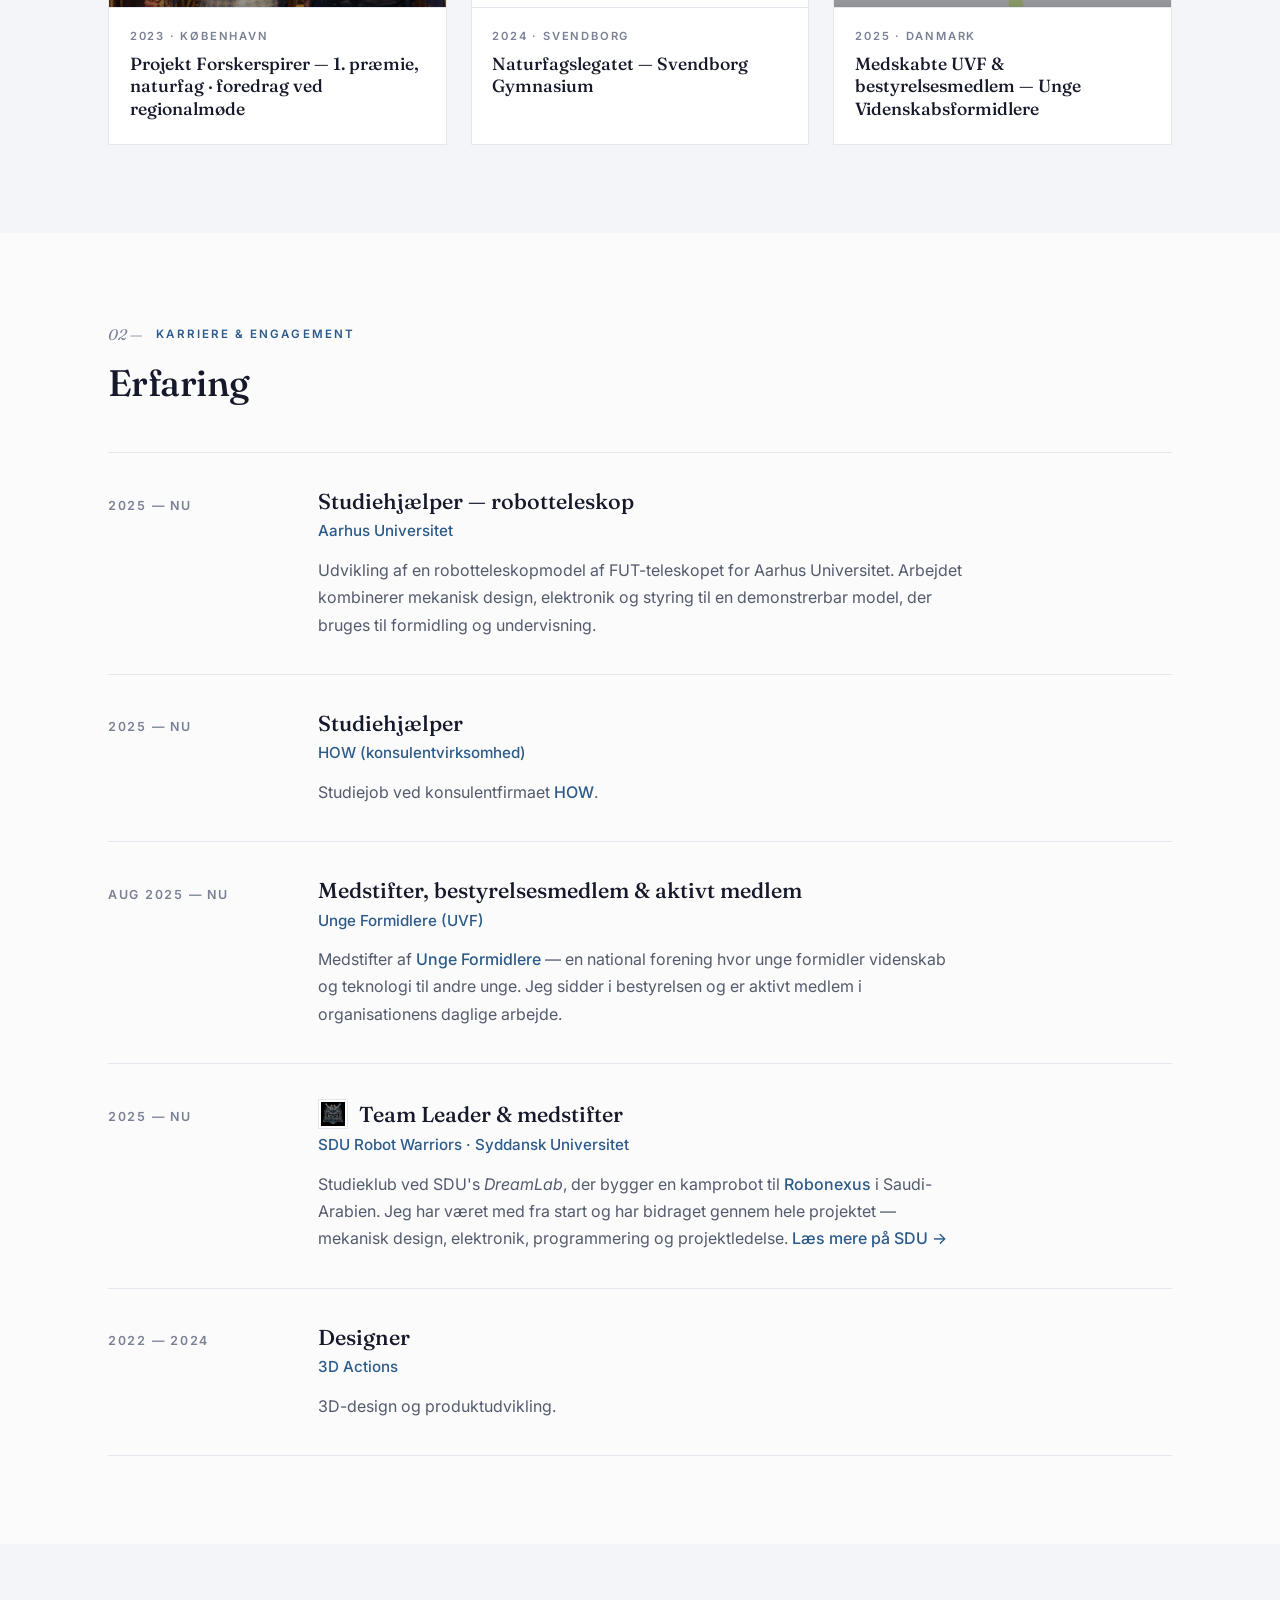
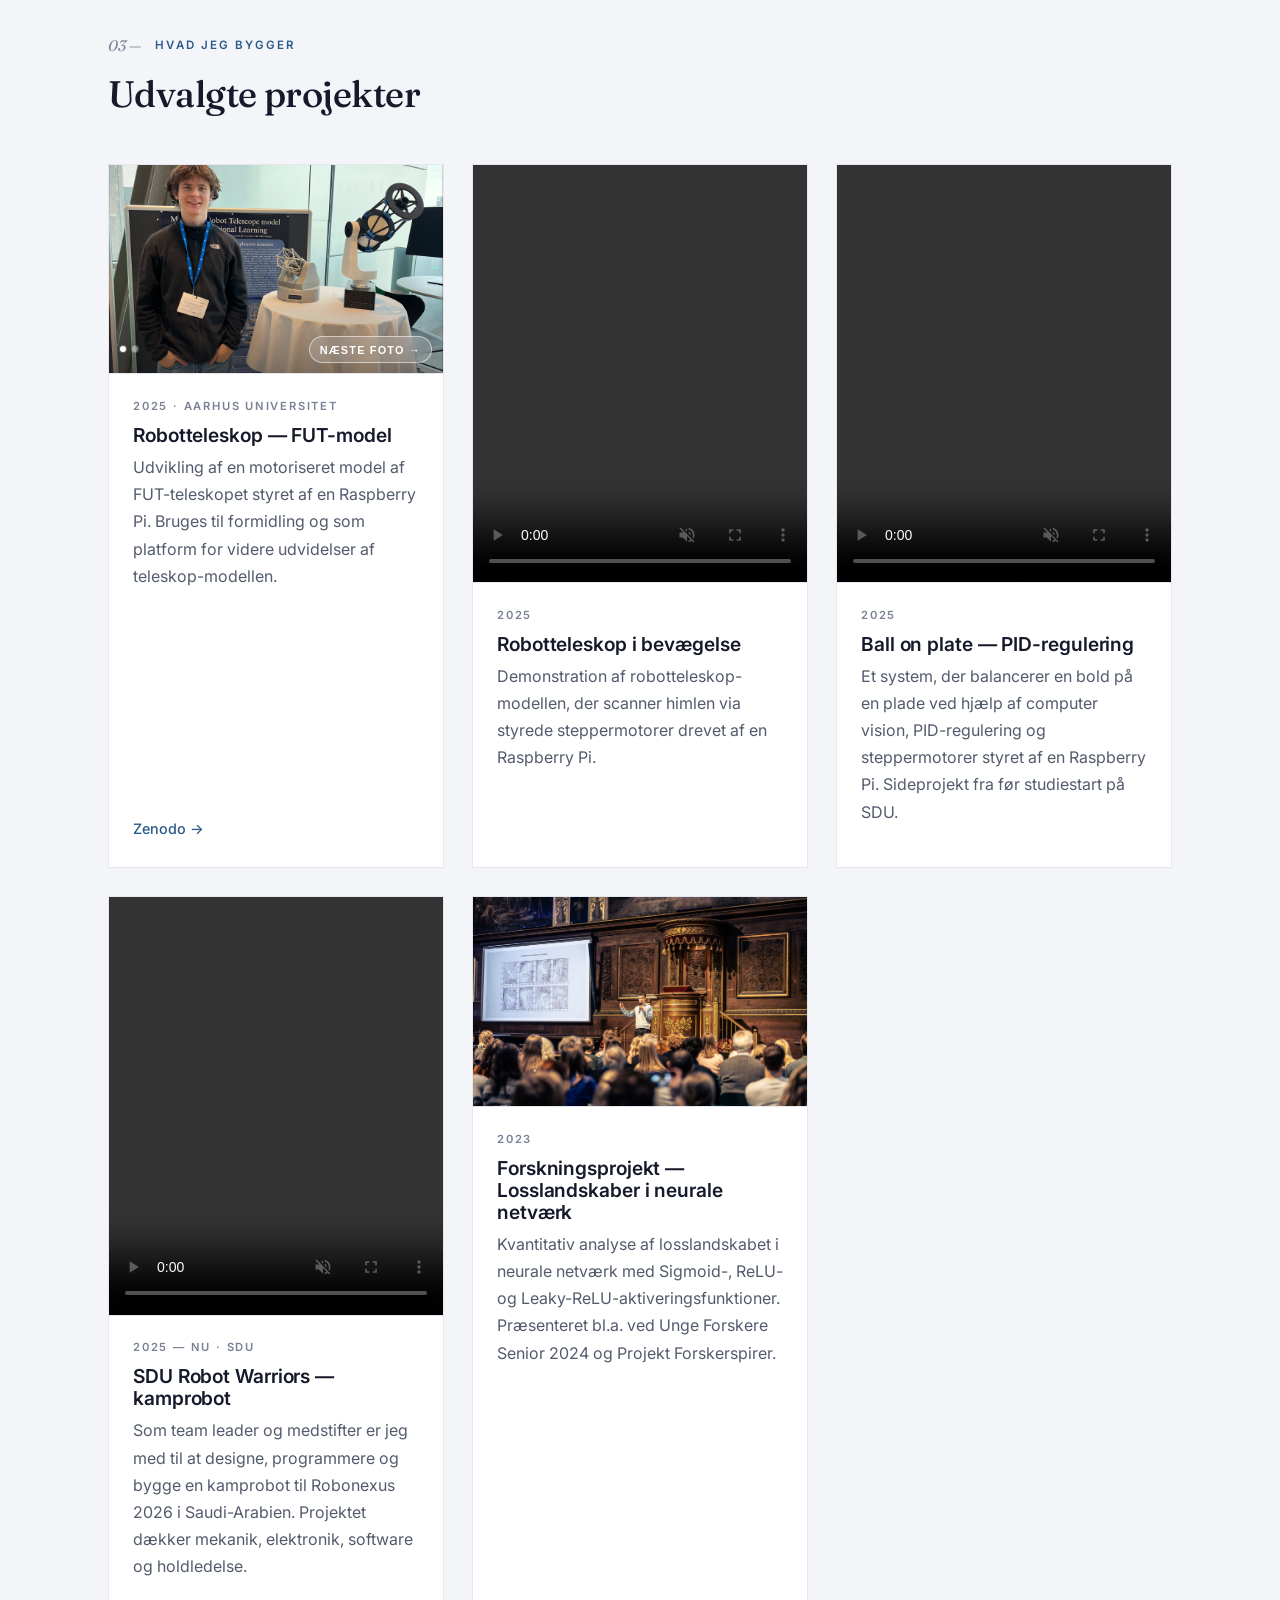
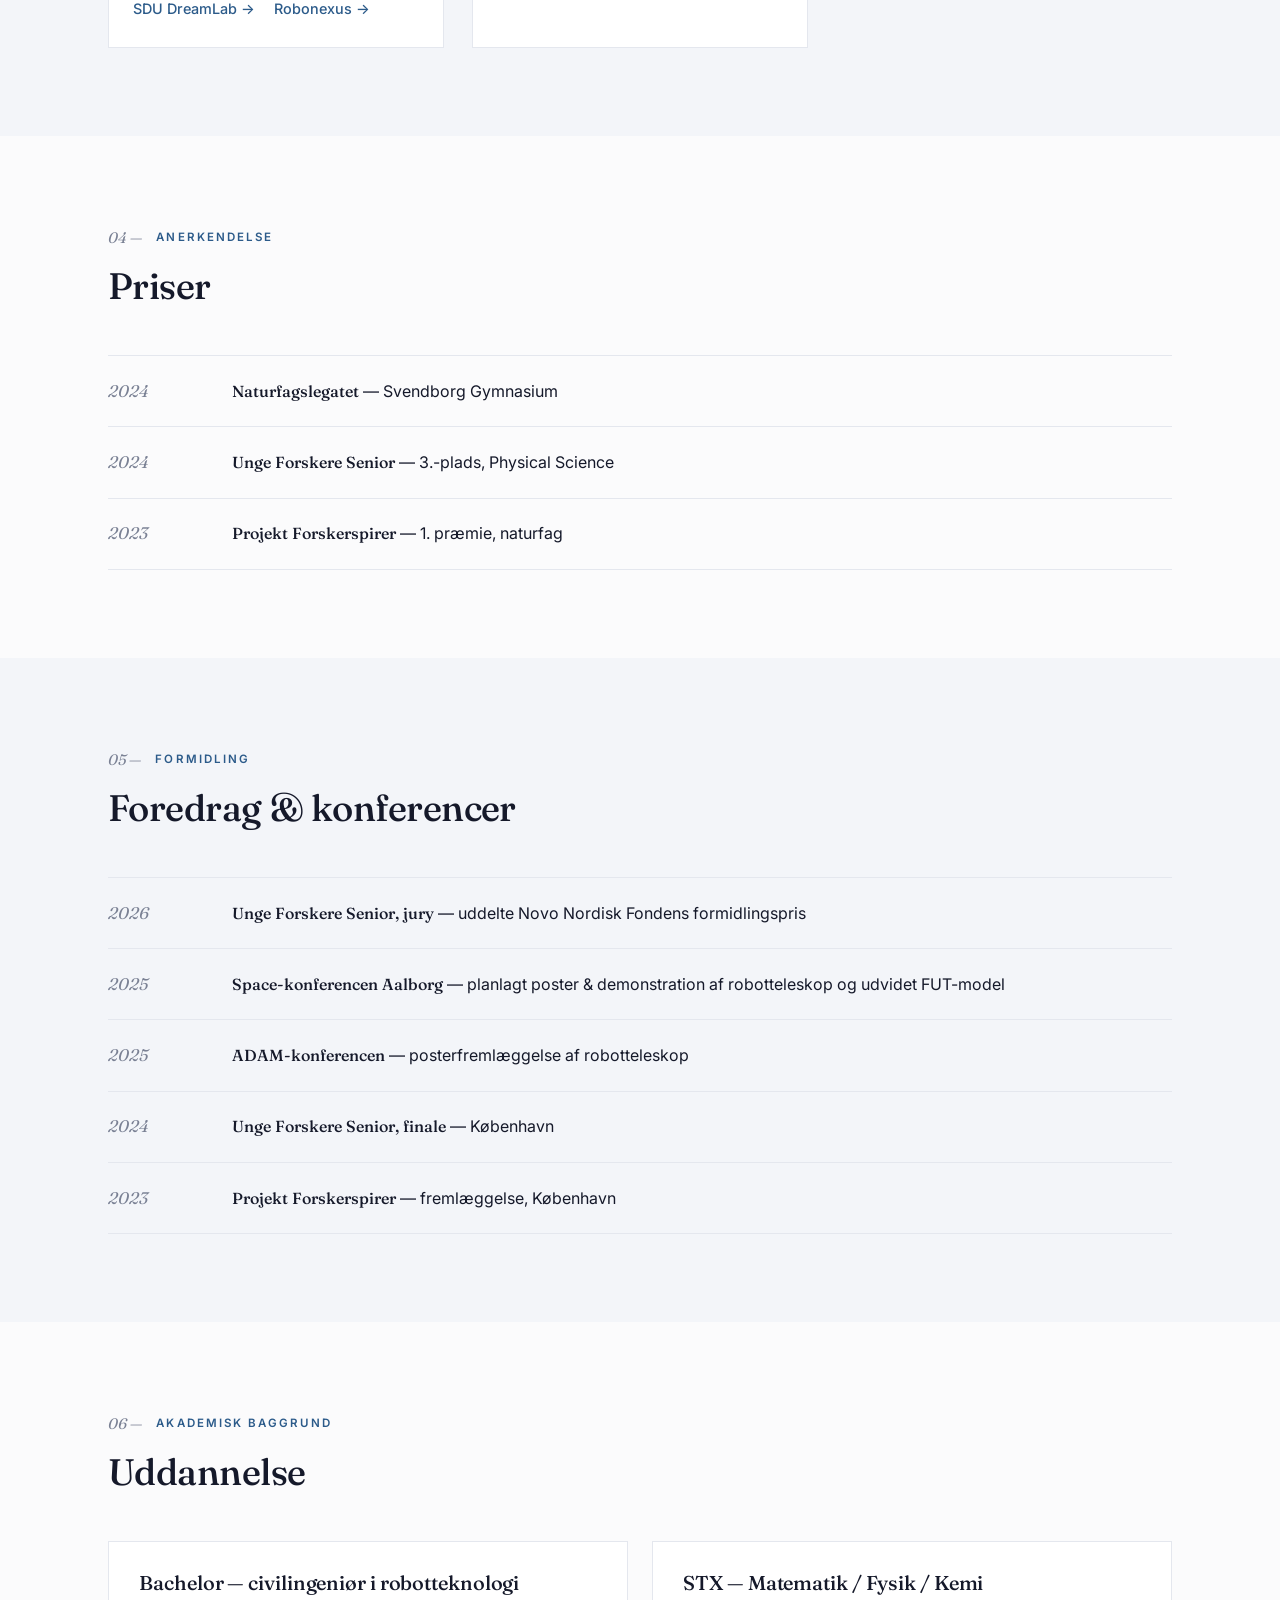
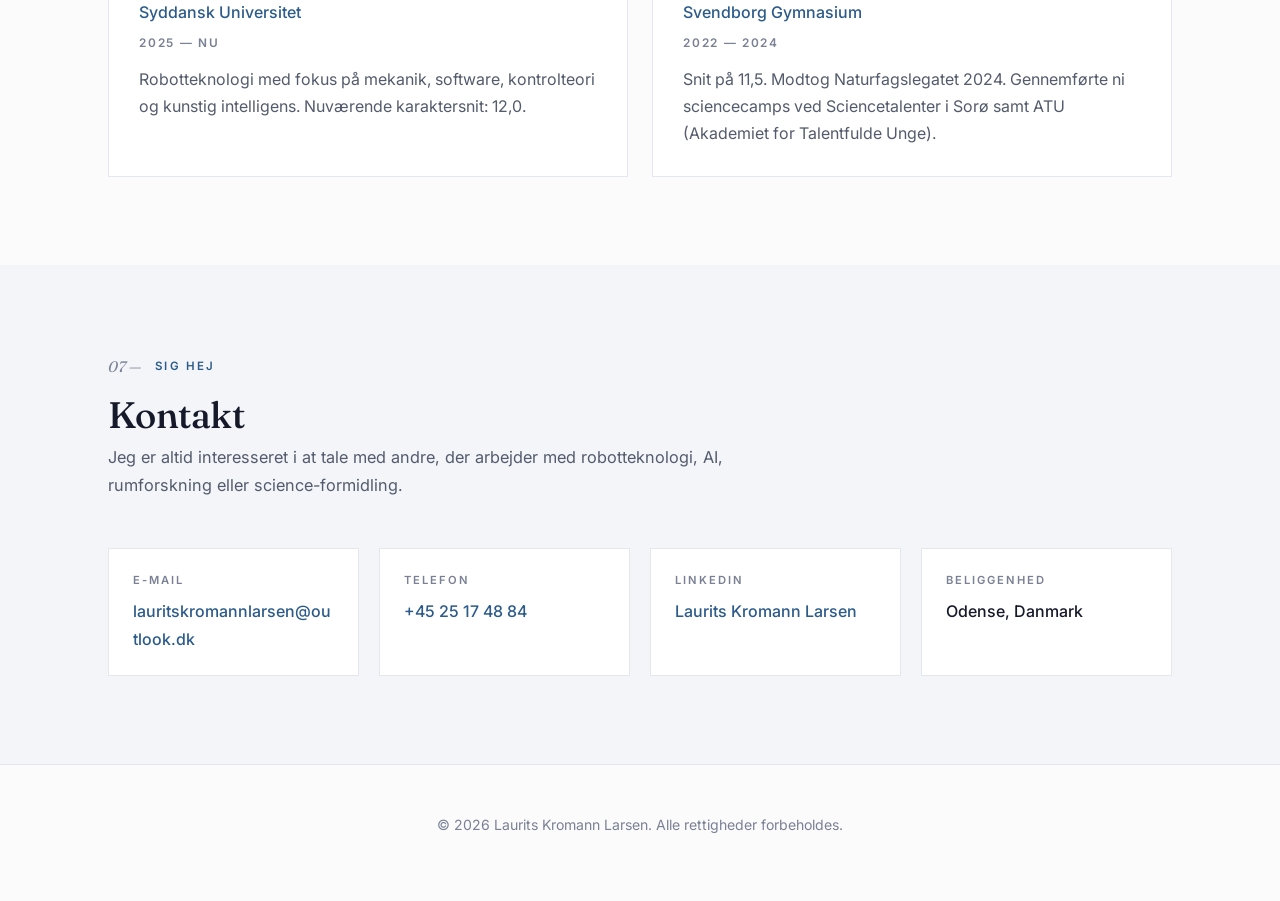
==== commit 5ecbddb0: "Swipe support on mobile + simplify hero role tags" ====
--- a/index.html
+++ b/index.html
@@ -13,7 +13,7 @@
   <meta property="og:locale" content="da_DK" />
 
   <link rel="icon" type="image/svg+xml" href="favicon.svg" />
-  <link rel="stylesheet" href="assets/css/styles.css" />
+  <link rel="stylesheet" href="assets/css/styles.css?v=20260502" />
 
   <link rel="preconnect" href="https://fonts.googleapis.com" />
   <link rel="preconnect" href="https://fonts.gstatic.com" crossorigin />
--- a/assets/css/styles.css
+++ b/assets/css/styles.css
@@ -400,6 +400,7 @@
   padding: 0.38rem 0.62rem;
   border-radius: 999px;
   cursor: pointer;
+  touch-action: manipulation;
 }
 .highlight-card .img-wrap.rotator .img-rotator-next:hover {
   background: rgba(255, 255, 255, 0.24);
@@ -541,6 +542,46 @@
 }
 .project-card .media.project-rotator .rotator-image.is-active {
   opacity: 1;
+}
+.project-card .media.project-rotator .img-rotator-controls {
+  position: absolute;
+  left: 0.7rem;
+  right: 0.7rem;
+  bottom: 0.7rem;
+  z-index: 2;
+  display: flex;
+  align-items: center;
+  justify-content: space-between;
+  gap: 0.6rem;
+}
+.project-card .media.project-rotator .rotator-dots {
+  display: inline-flex;
+  gap: 0.35rem;
+}
+.project-card .media.project-rotator .dot {
+  width: 6px;
+  height: 6px;
+  border-radius: 50%;
+  background: rgba(255, 255, 255, 0.45);
+  box-shadow: 0 0 0 1px rgba(255, 255, 255, 0.2);
+}
+.project-card .media.project-rotator .dot.is-active {
+  background: #fff;
+}
+.project-card .media.project-rotator .img-rotator-next {
+  border: 1px solid rgba(255, 255, 255, 0.55);
+  background: rgba(255, 255, 255, 0.14);
+  backdrop-filter: blur(6px);
+  -webkit-backdrop-filter: blur(6px);
+  color: #fff;
+  font-size: 0.68rem;
+  letter-spacing: 0.11em;
+  text-transform: uppercase;
+  font-weight: 600;
+  padding: 0.38rem 0.62rem;
+  border-radius: 999px;
+  cursor: pointer;
+  touch-action: manipulation;
 }
 .project-card .media.portrait {
   aspect-ratio: 4 / 5;
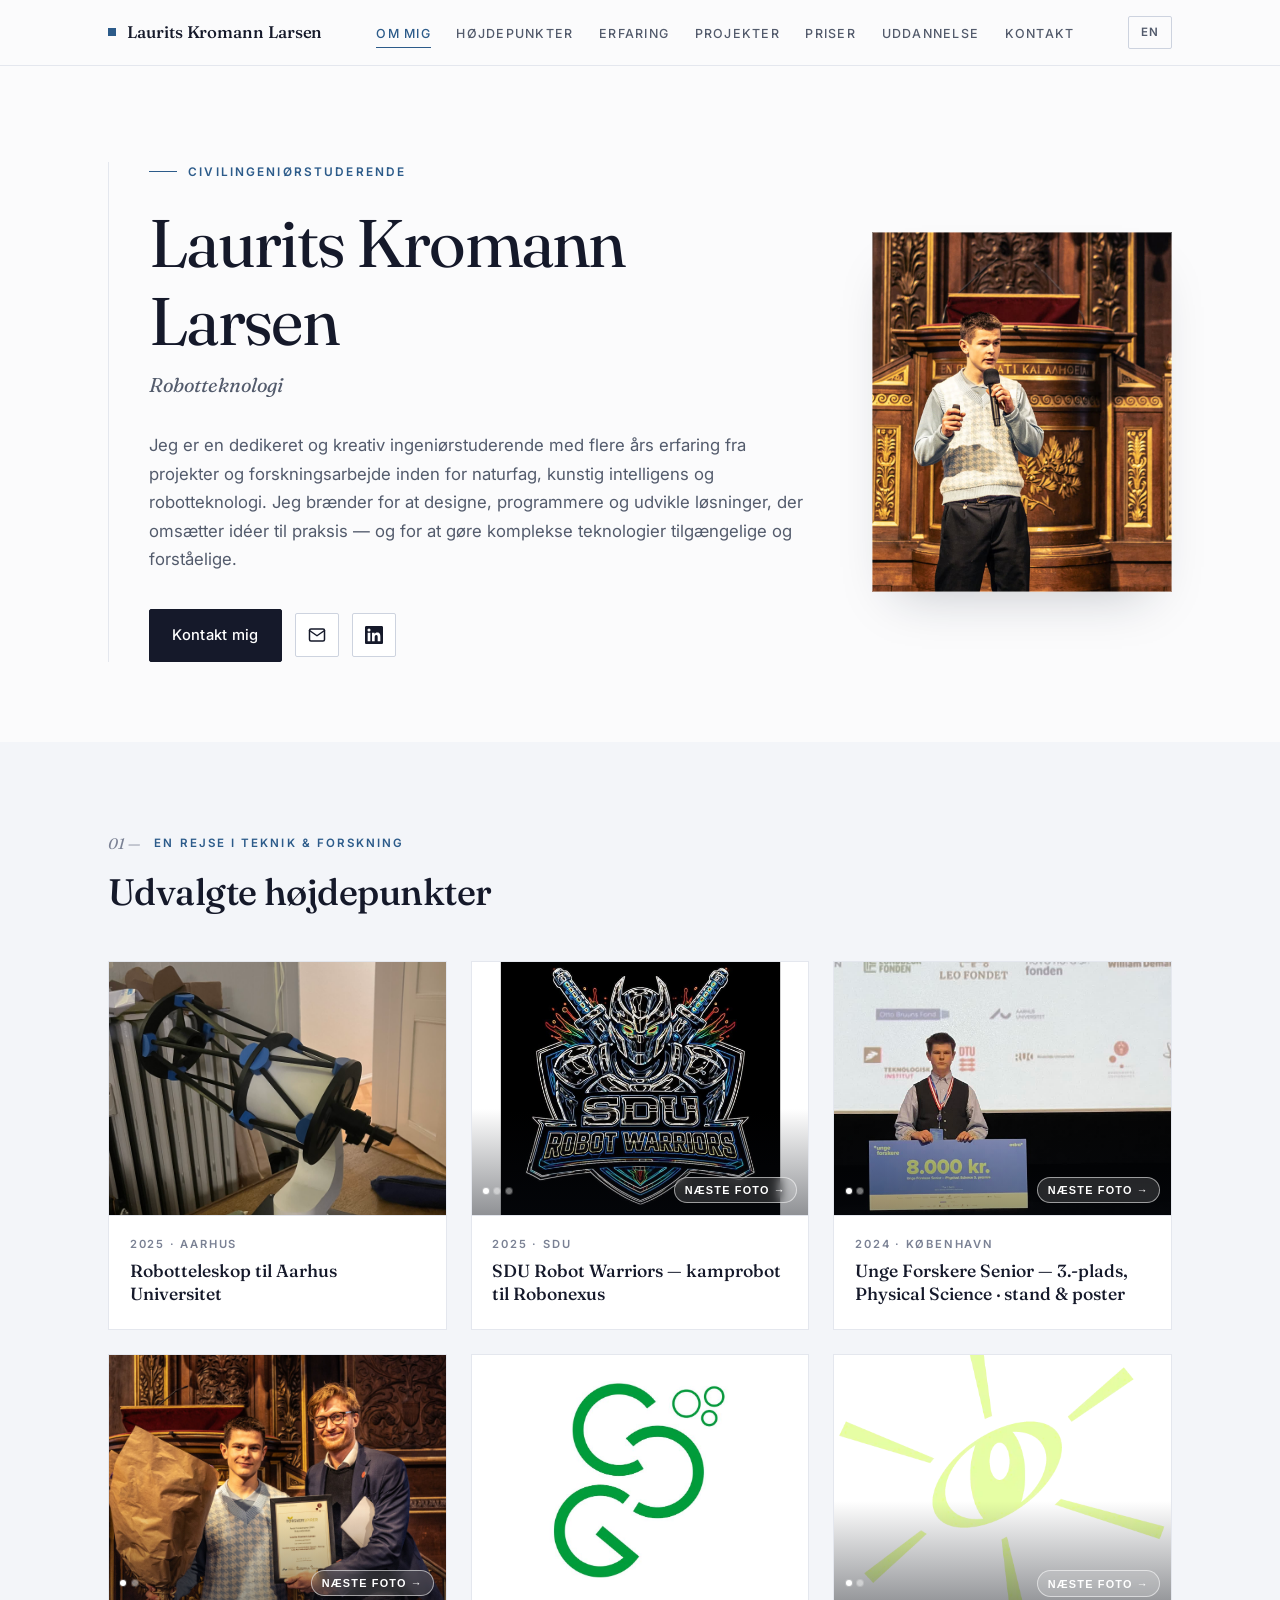
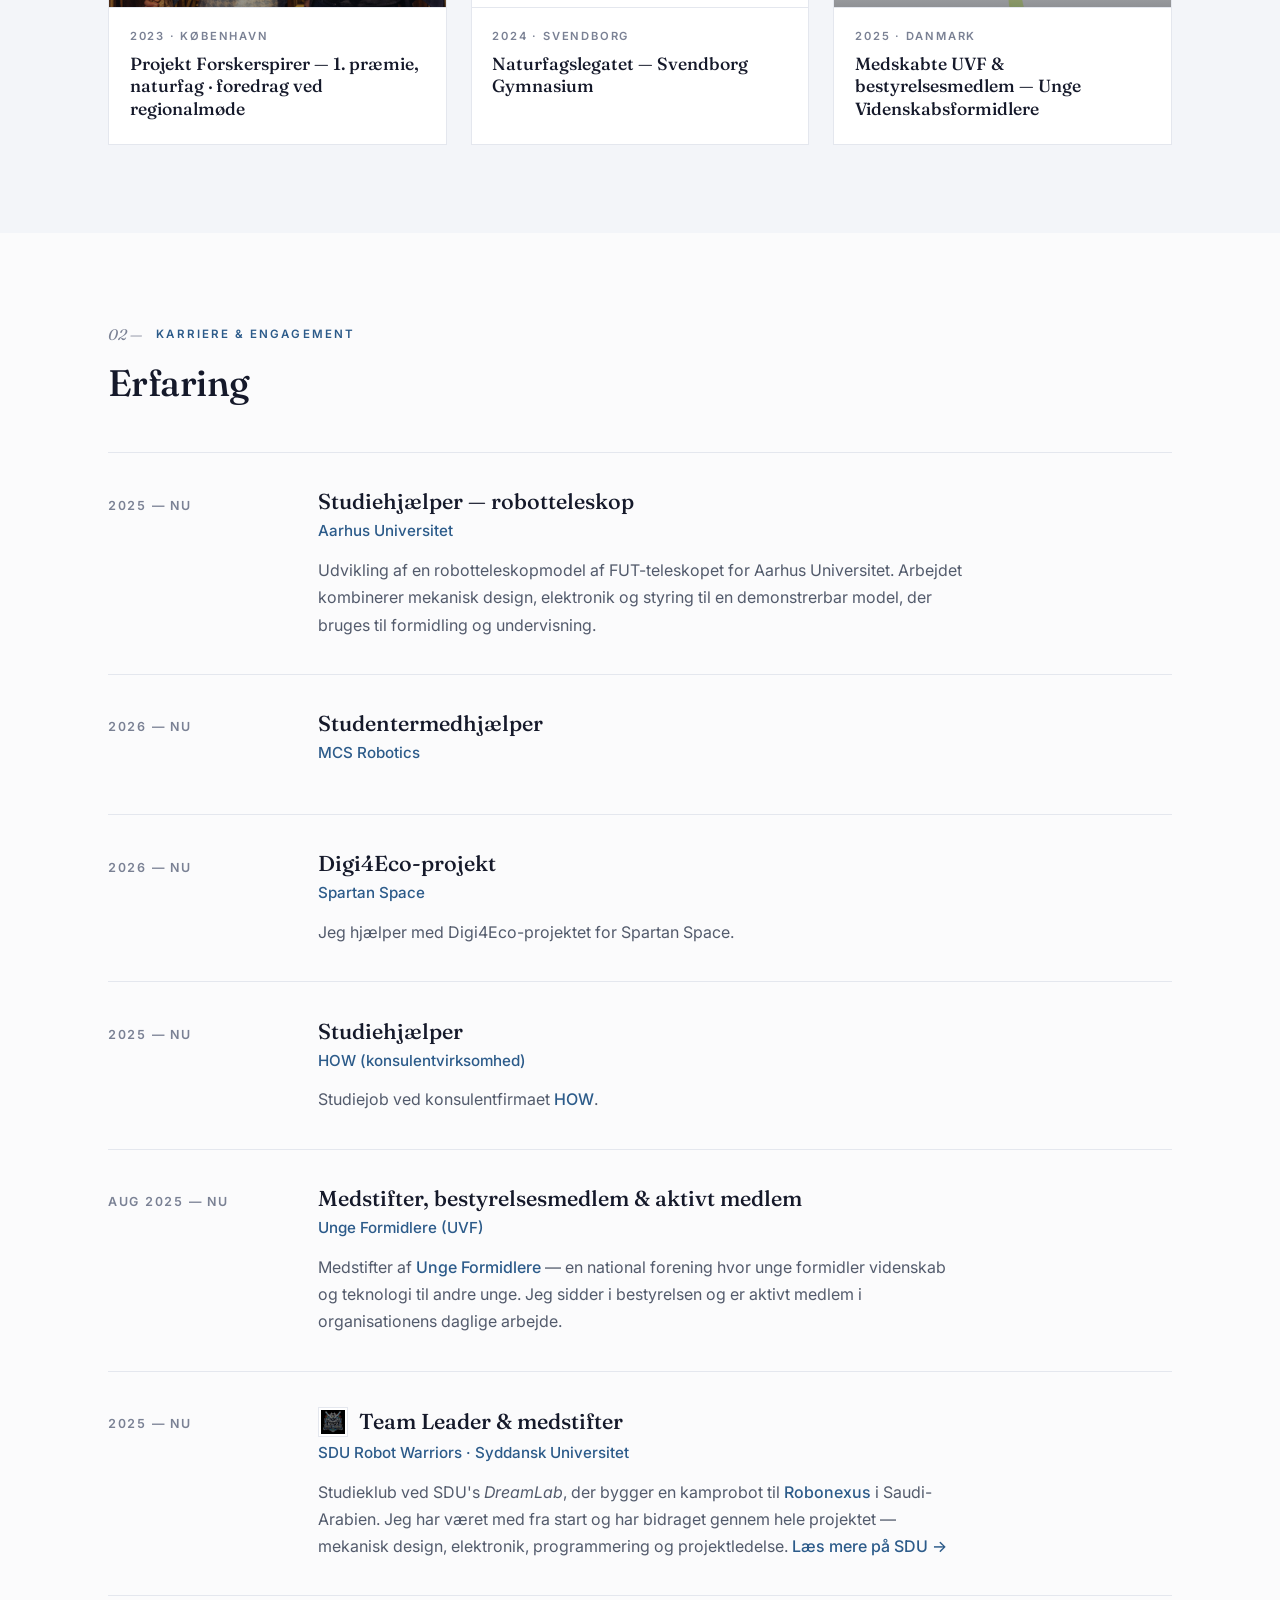
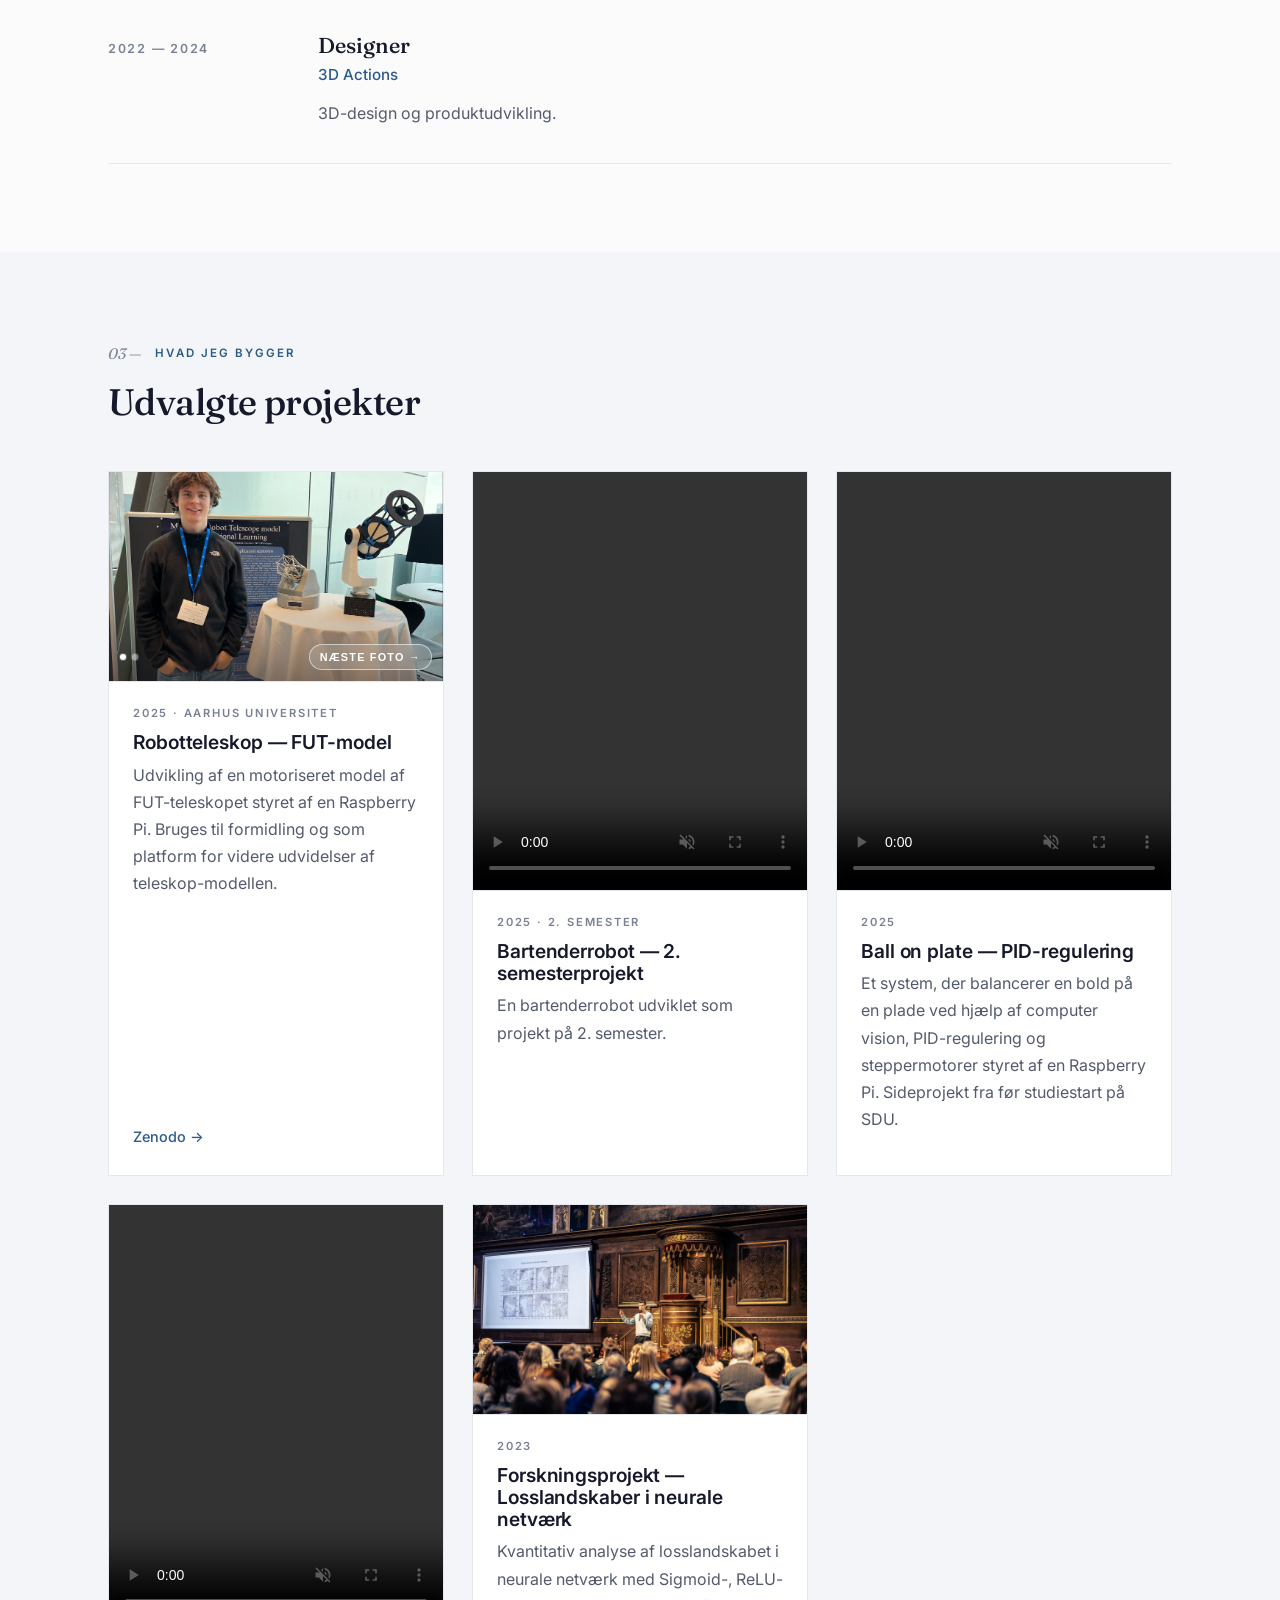
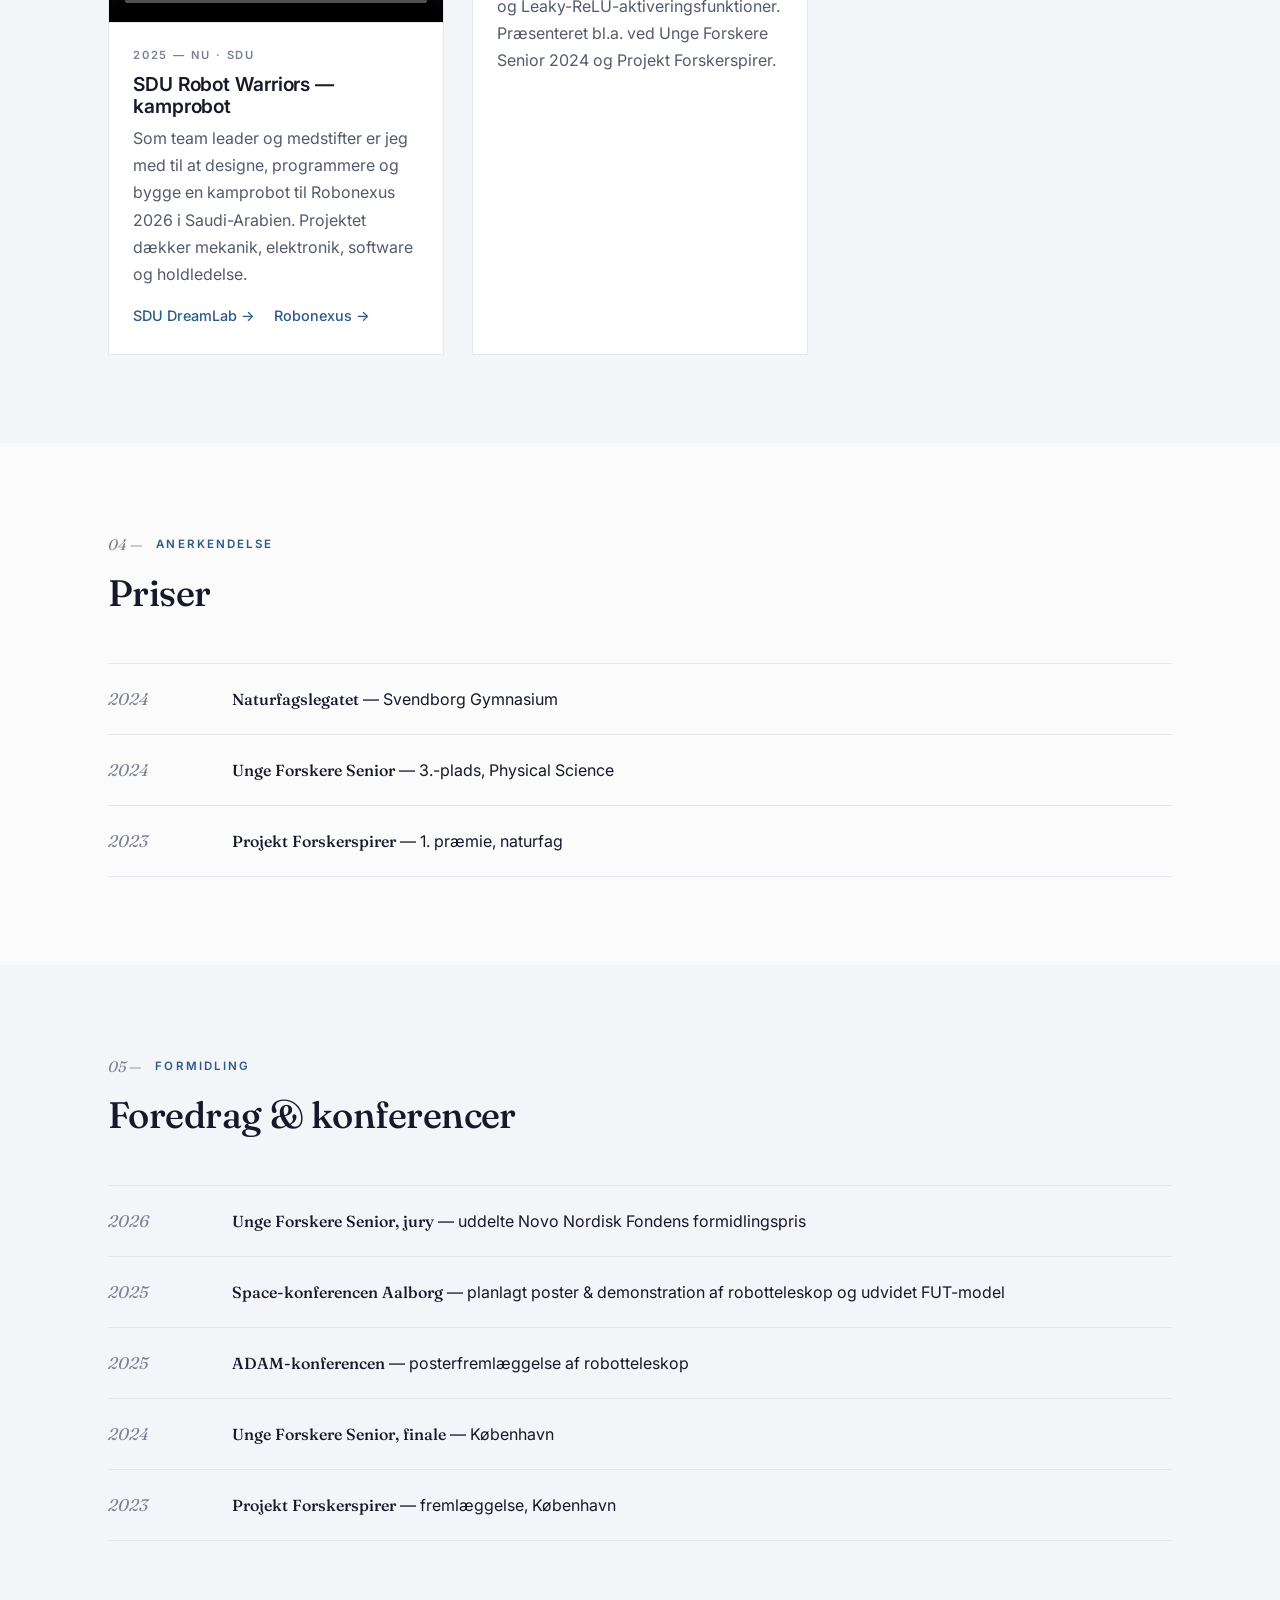
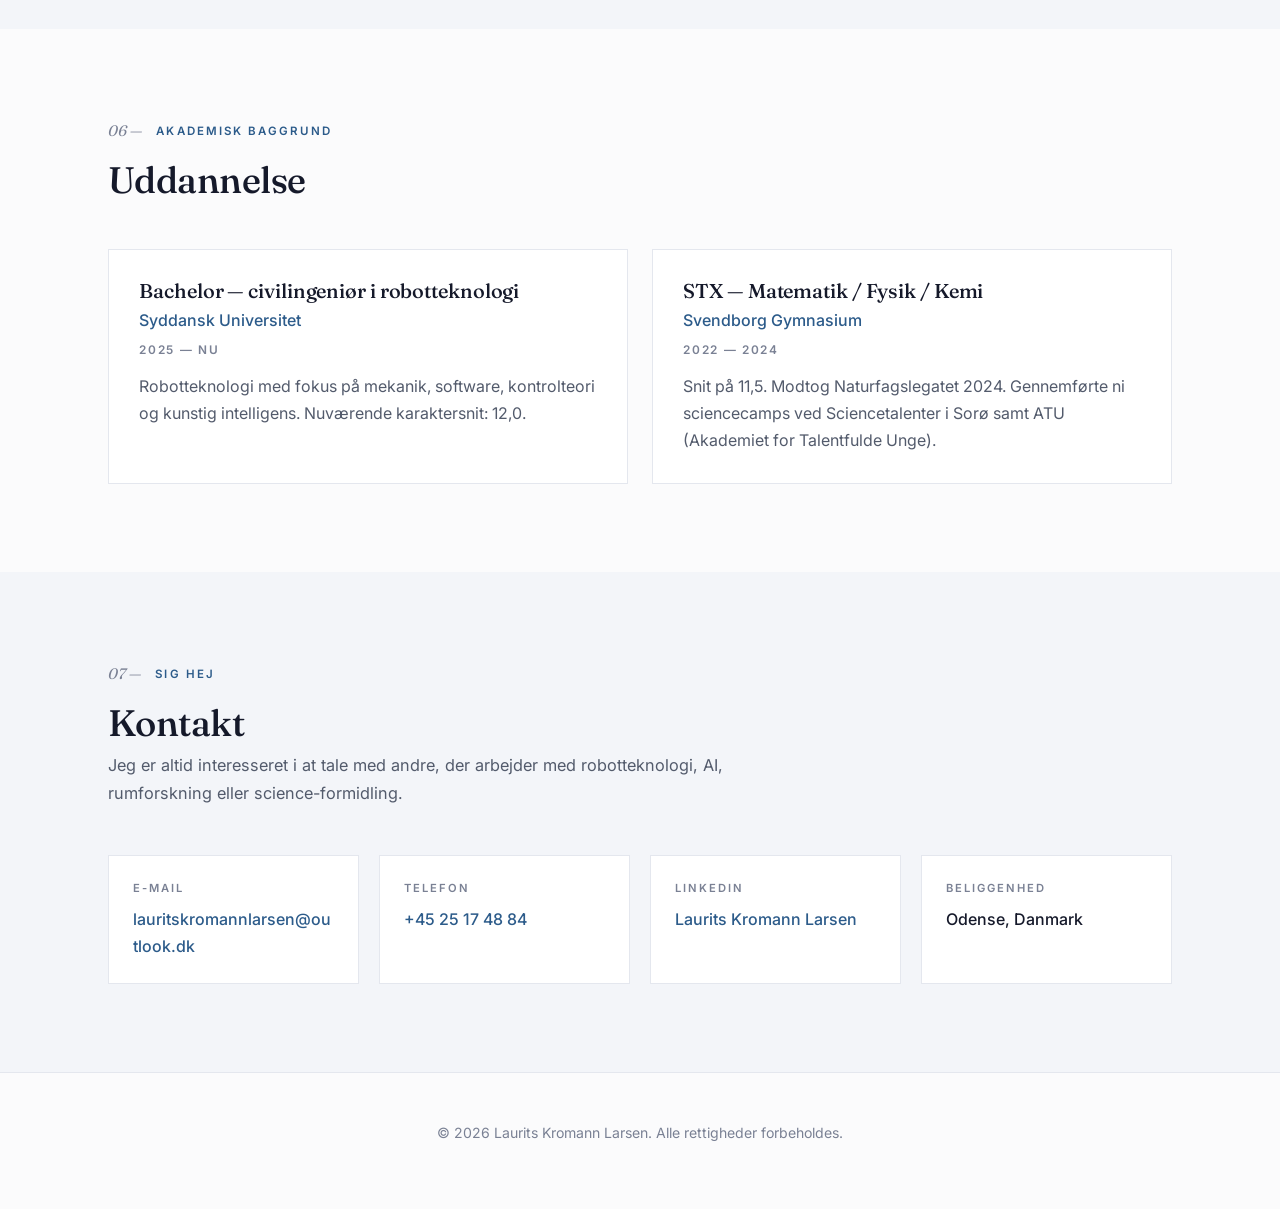
==== commit e4863115: "Update bartender robot project and experience" ====
--- a/index.html
+++ b/index.html
@@ -204,6 +204,23 @@
         </article>
 
         <article class="exp-card">
+          <div class="exp-date">2026 — nu</div>
+          <div class="exp-body">
+            <div class="exp-title">Studentermedhjælper</div>
+            <span class="exp-org">MCS Robotics</span>
+          </div>
+        </article>
+
+        <article class="exp-card">
+          <div class="exp-date">2026 — nu</div>
+          <div class="exp-body">
+            <div class="exp-title">Digi4Eco-projekt</div>
+            <span class="exp-org">Spartan Space</span>
+            <p>Jeg hjælper med Digi4Eco-projektet for Spartan Space.</p>
+          </div>
+        </article>
+
+        <article class="exp-card">
           <div class="exp-date">2025 — nu</div>
           <div class="exp-body">
             <div class="exp-title">Studiehjælper</div>
@@ -294,14 +311,13 @@
 
         <article class="project-card">
           <div class="media portrait">
-            <video src="assets/video/robot-arm.mp4" controls muted playsinline preload="metadata"></video>
+            <video src="assets/video/2semesterProjekt.mp4" controls muted playsinline preload="metadata"></video>
           </div>
           <div class="body">
-            <div class="when">2025</div>
-            <h3>Robotteleskop i bevægelse</h3>
-            <p>
-              Demonstration af robotteleskop-modellen, der scanner himlen via styrede
-              steppermotorer drevet af en Raspberry Pi.
+            <div class="when">2025 · 2. semester</div>
+            <h3>Bartenderrobot — 2. semesterprojekt</h3>
+            <p>
+              En bartenderrobot udviklet som projekt på 2. semester.
             </p>
           </div>
         </article>
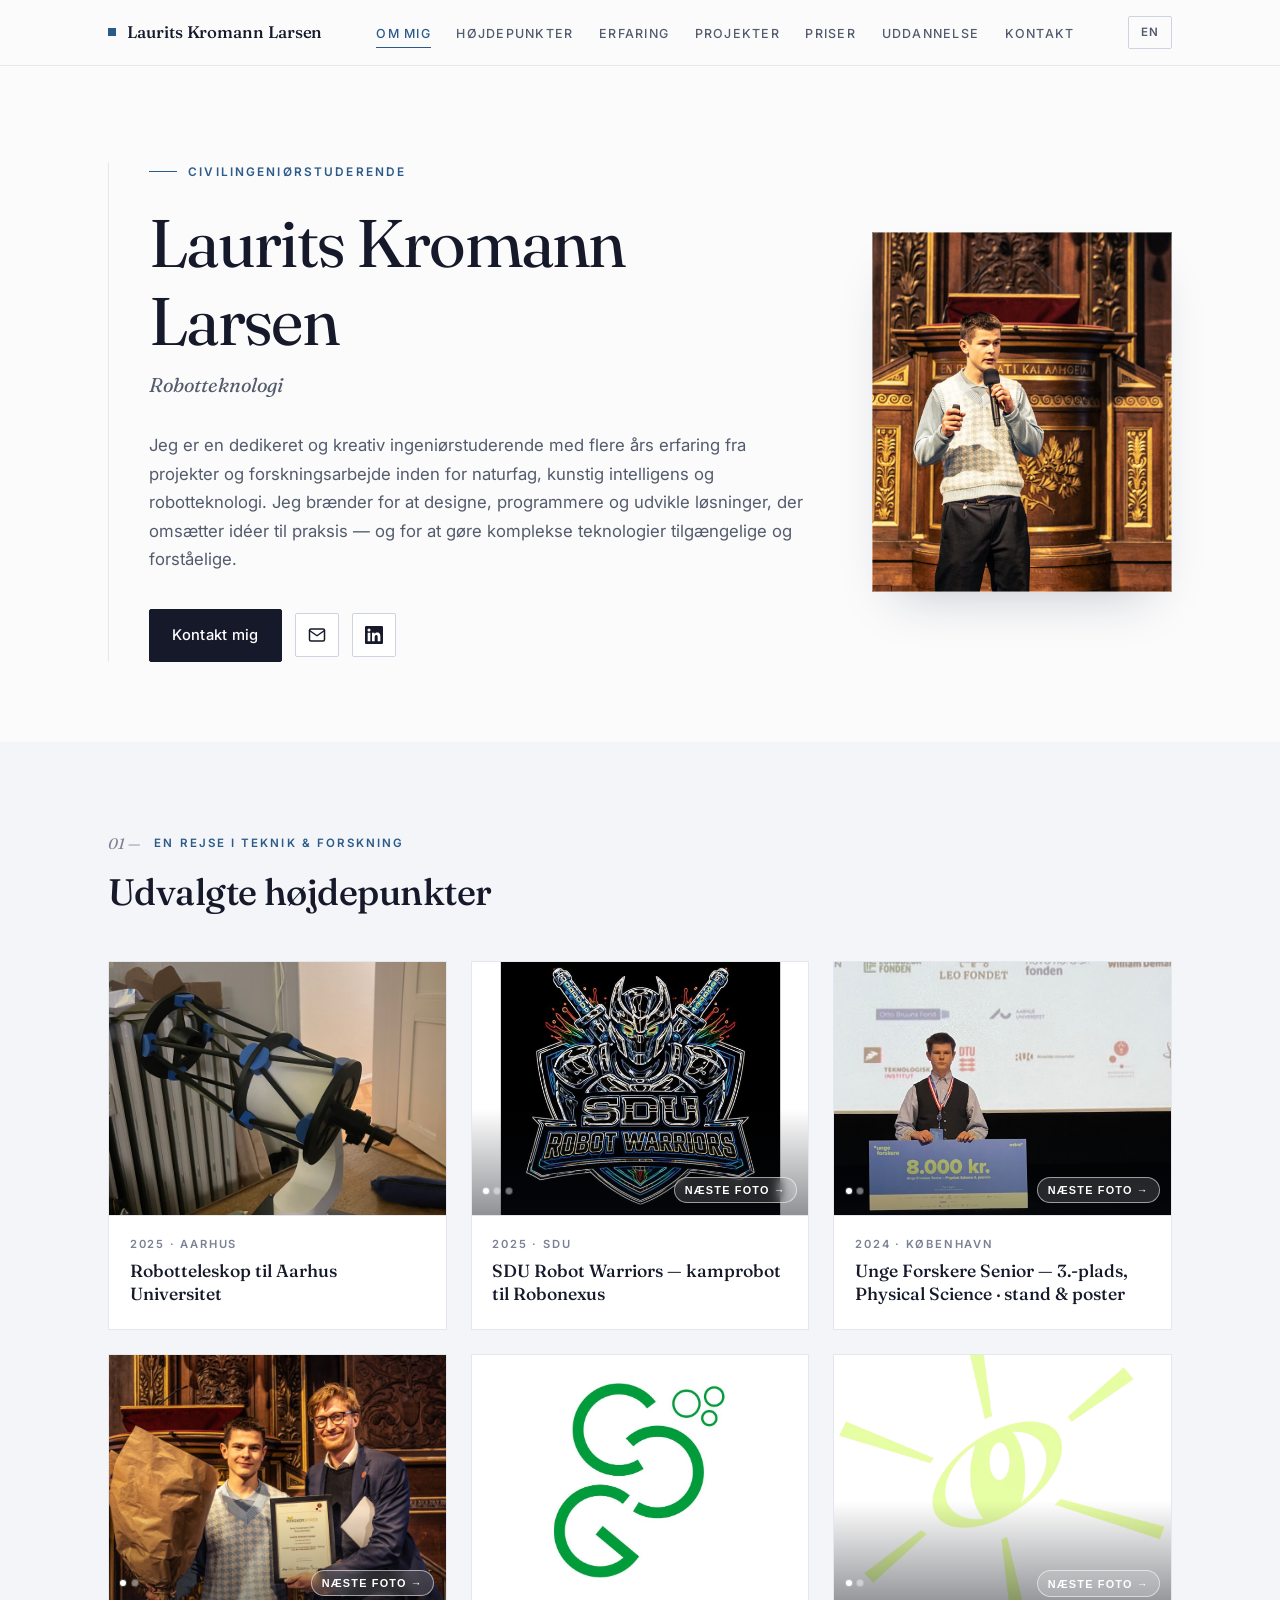
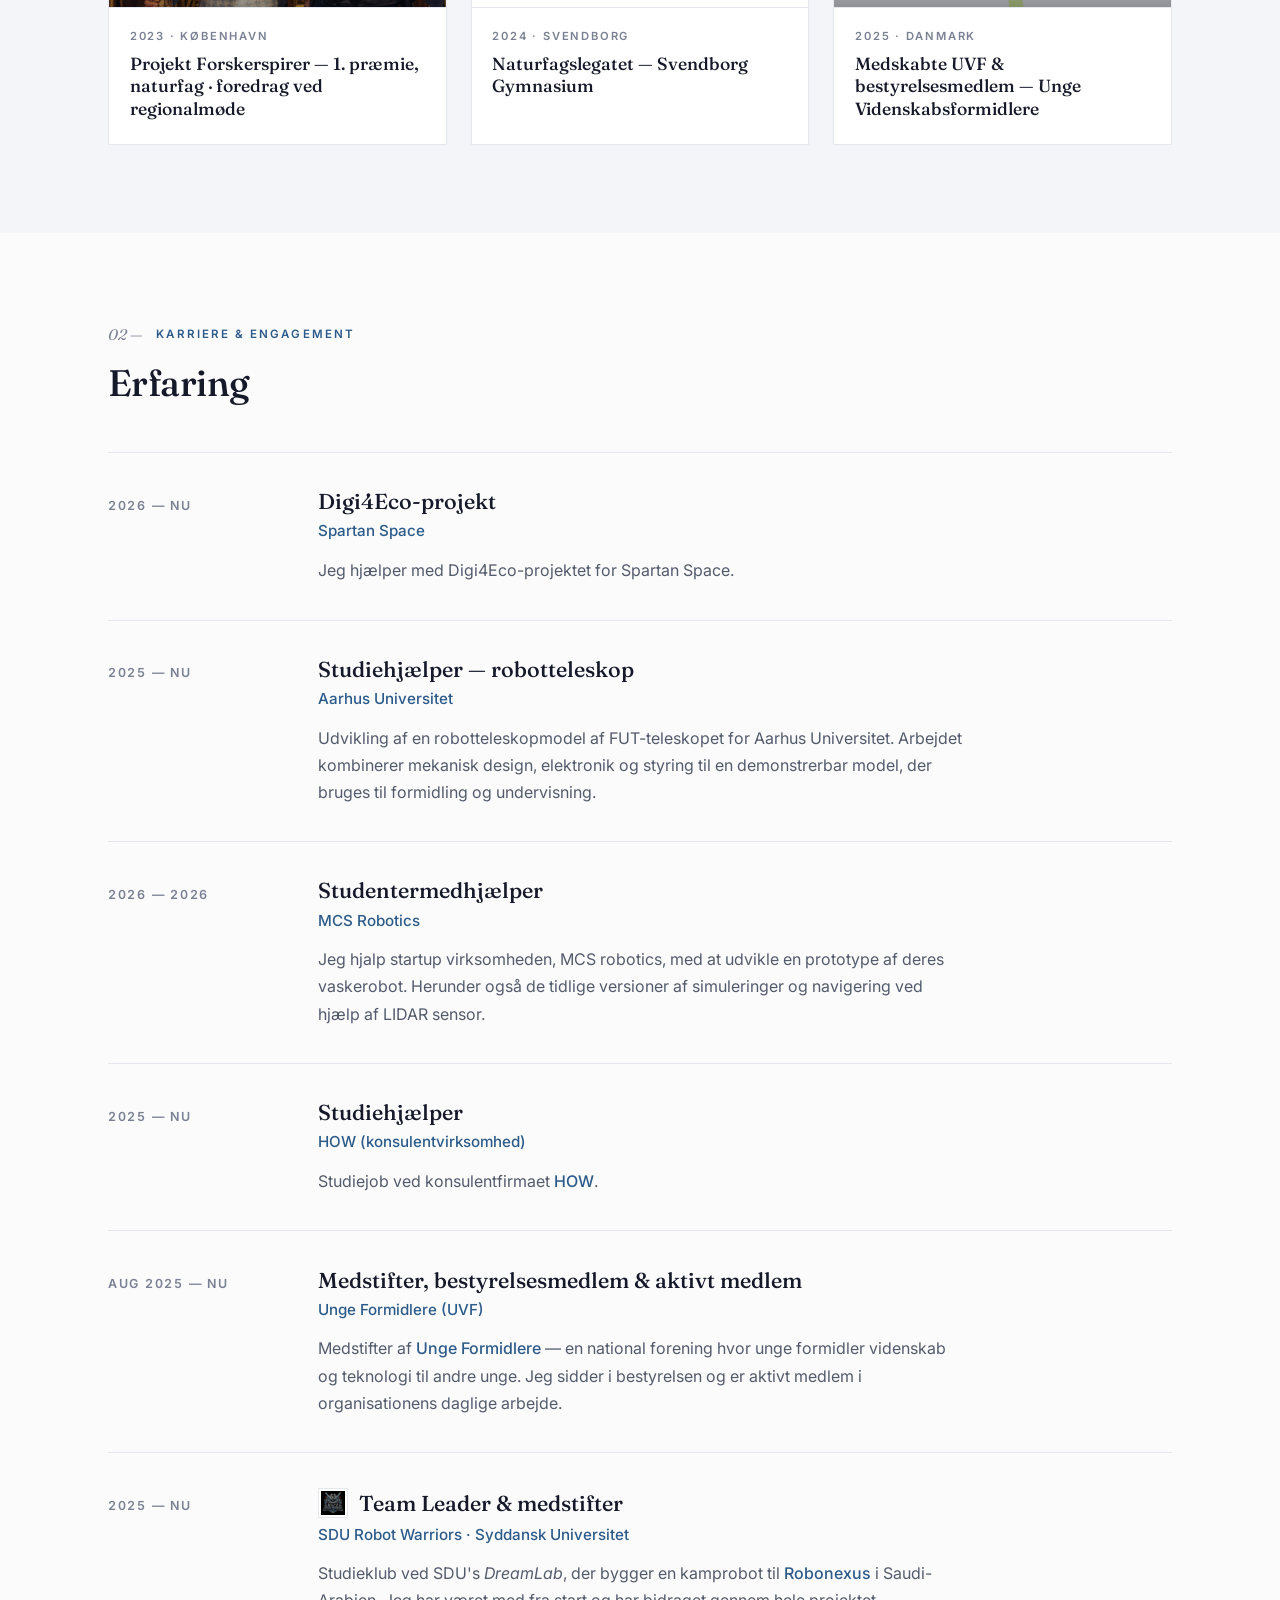
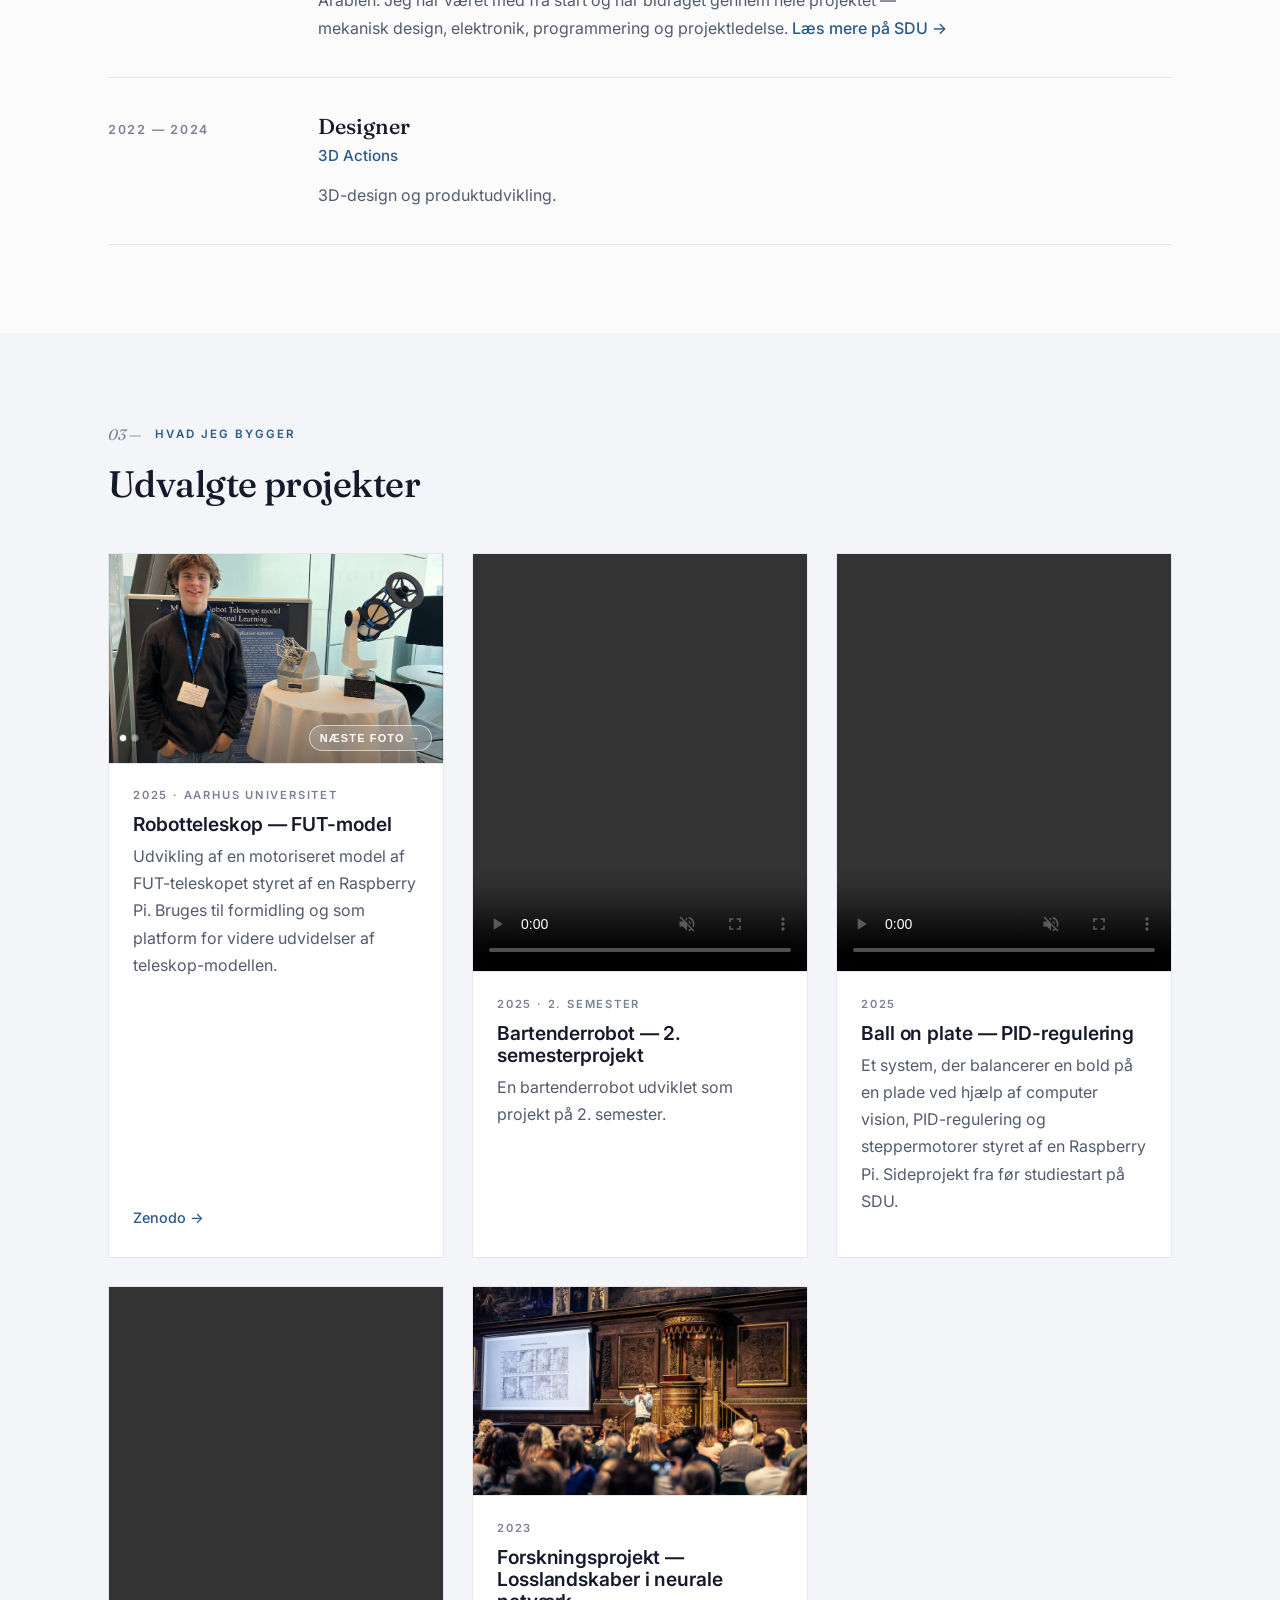
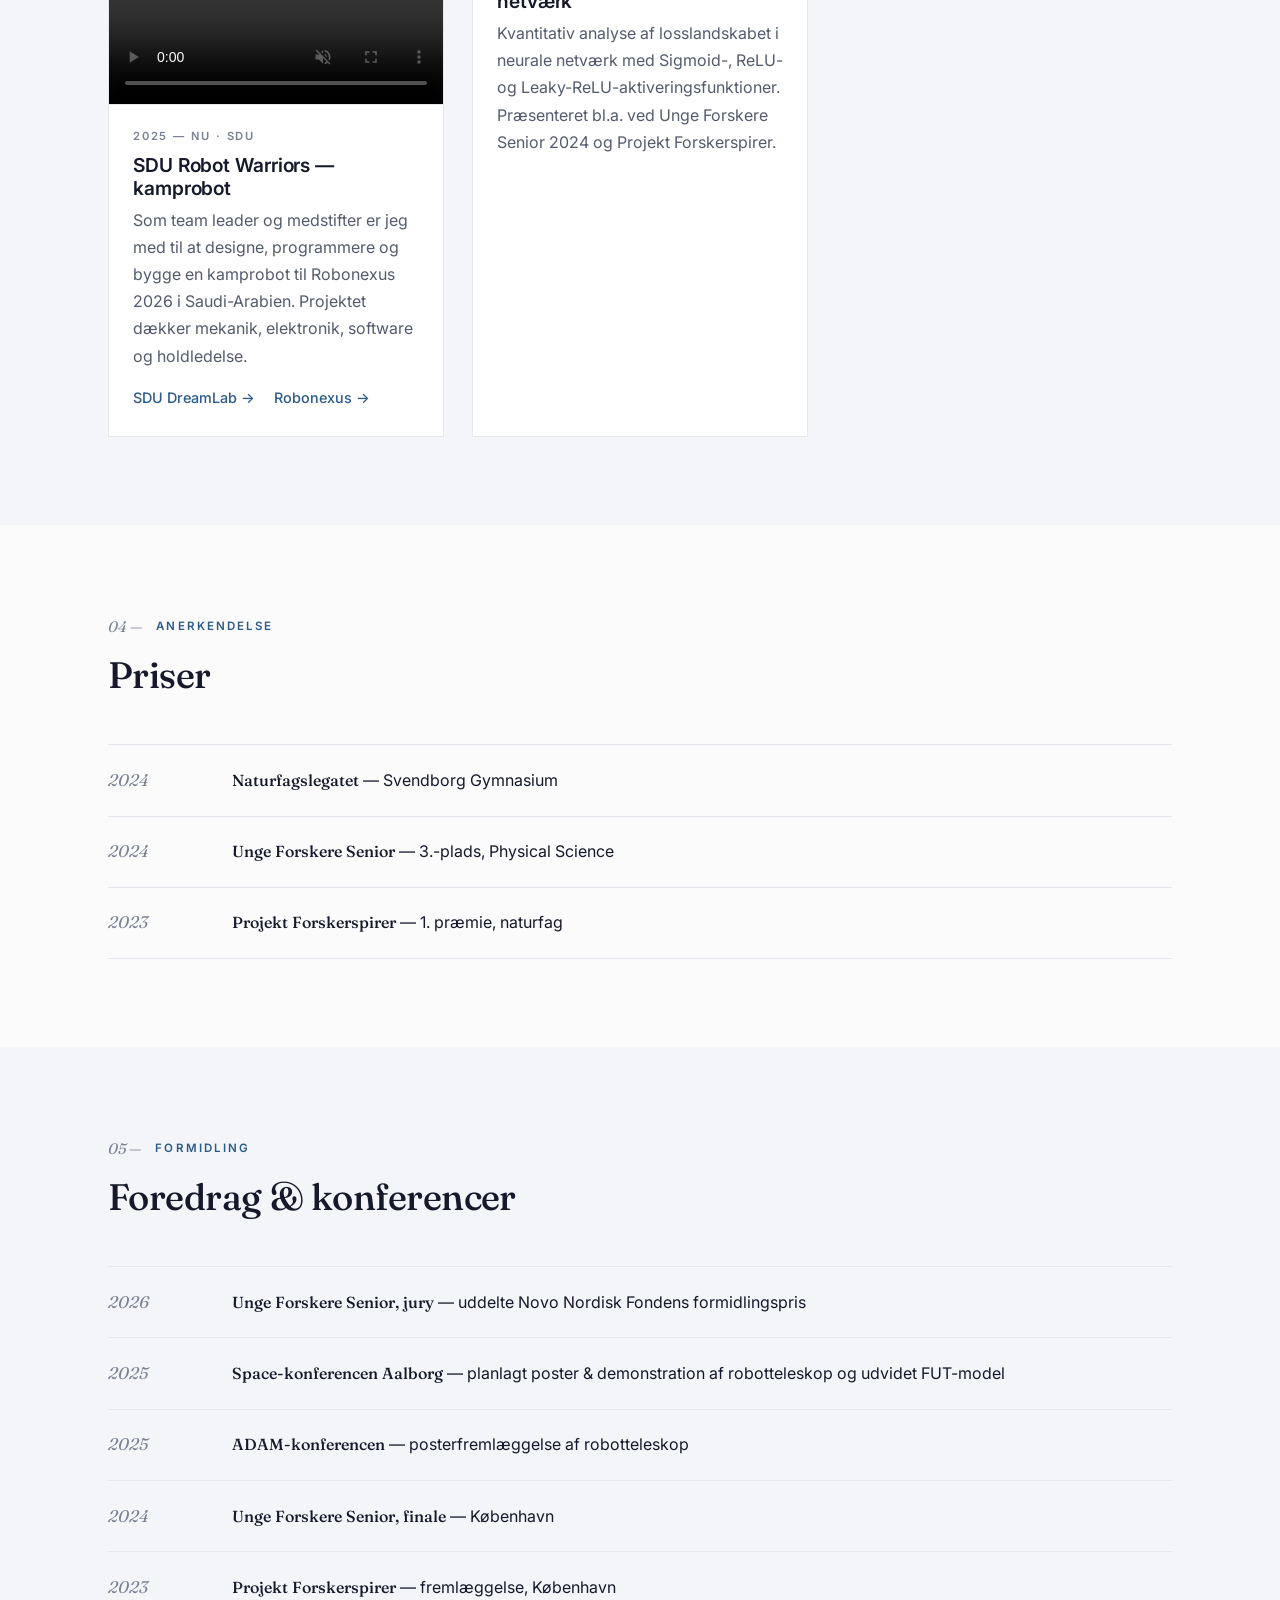
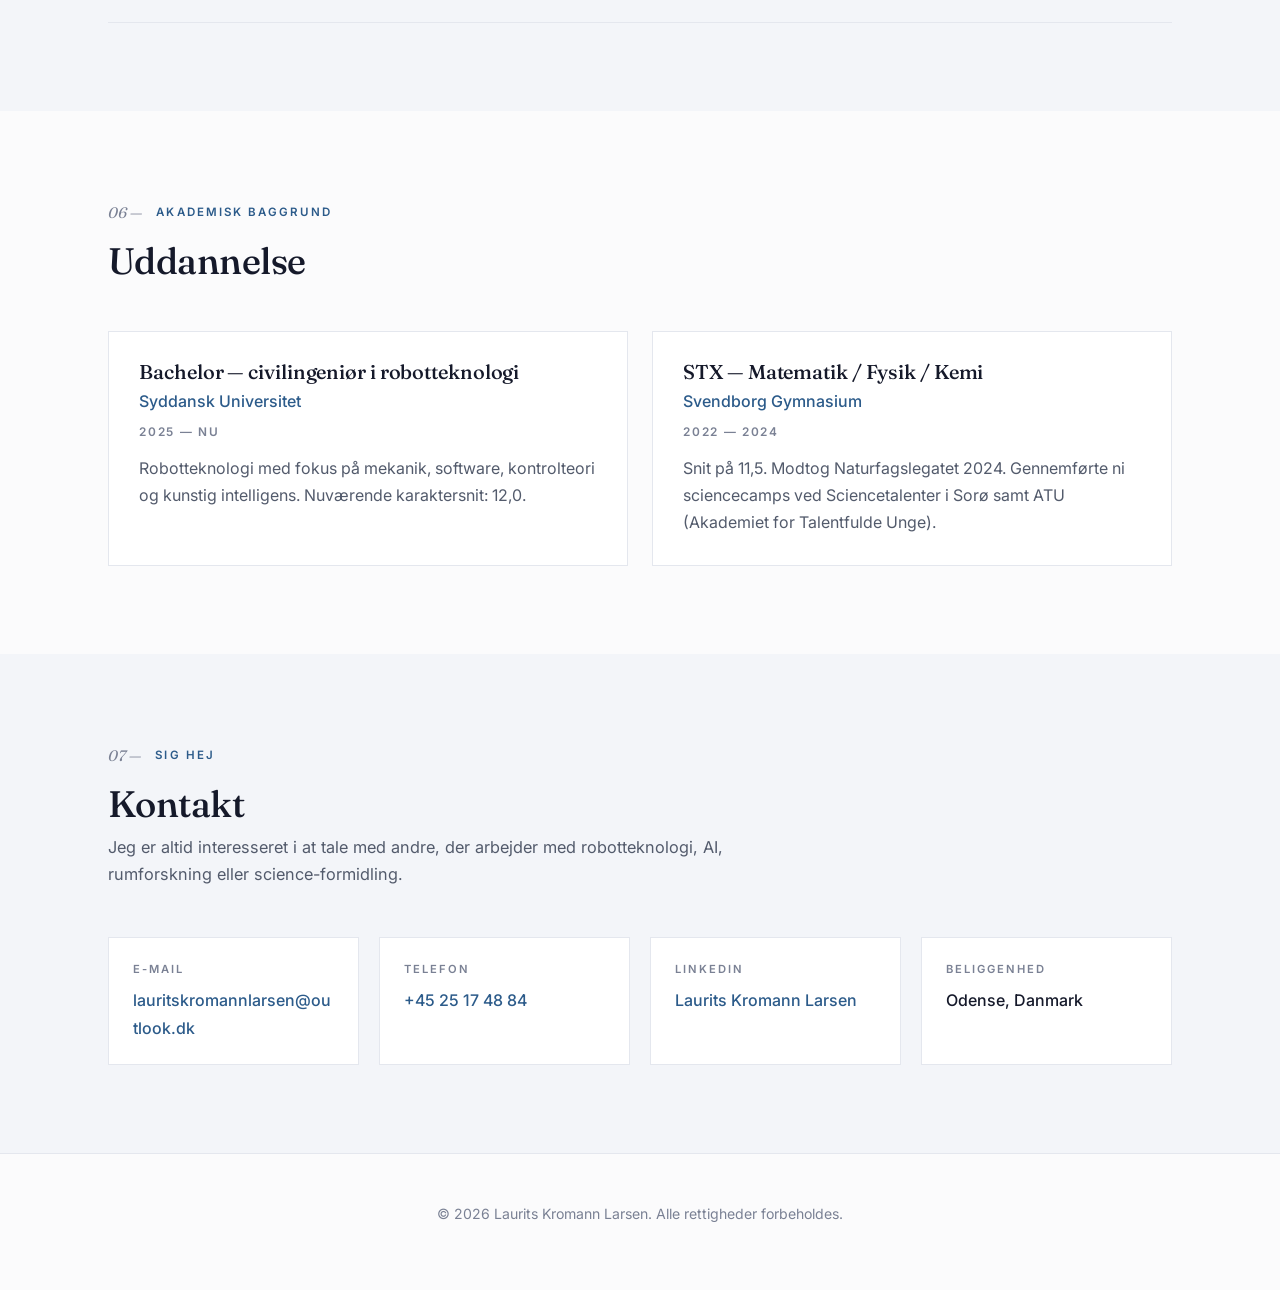
==== commit b219b952: "milestone" ====
--- a/index.html
+++ b/index.html
@@ -189,6 +189,15 @@
       </div>
 
       <div class="experience-list">
+        
+        <article class="exp-card">
+          <div class="exp-date">2026 — nu</div>
+          <div class="exp-body">
+            <div class="exp-title">Digi4Eco-projekt</div>
+            <span class="exp-org">Spartan Space</span>
+            <p>Jeg hjælper med Digi4Eco-projektet for Spartan Space.</p>
+          </div>
+        </article>
 
         <article class="exp-card">
           <div class="exp-date">2025 — nu</div>
@@ -204,21 +213,14 @@
         </article>
 
         <article class="exp-card">
-          <div class="exp-date">2026 — nu</div>
+          <div class="exp-date">2026 — 2026</div>
           <div class="exp-body">
             <div class="exp-title">Studentermedhjælper</div>
             <span class="exp-org">MCS Robotics</span>
-          </div>
-        </article>
-
-        <article class="exp-card">
-          <div class="exp-date">2026 — nu</div>
-          <div class="exp-body">
-            <div class="exp-title">Digi4Eco-projekt</div>
-            <span class="exp-org">Spartan Space</span>
-            <p>Jeg hjælper med Digi4Eco-projektet for Spartan Space.</p>
-          </div>
-        </article>
+            <p>Jeg hjalp startup virksomheden, MCS robotics, med at udvikle en prototype af deres vaskerobot. Herunder også de tidlige versioner af simuleringer og navigering ved hjælp af LIDAR sensor.</p>
+          </div>
+        </article>
+
 
         <article class="exp-card">
           <div class="exp-date">2025 — nu</div>
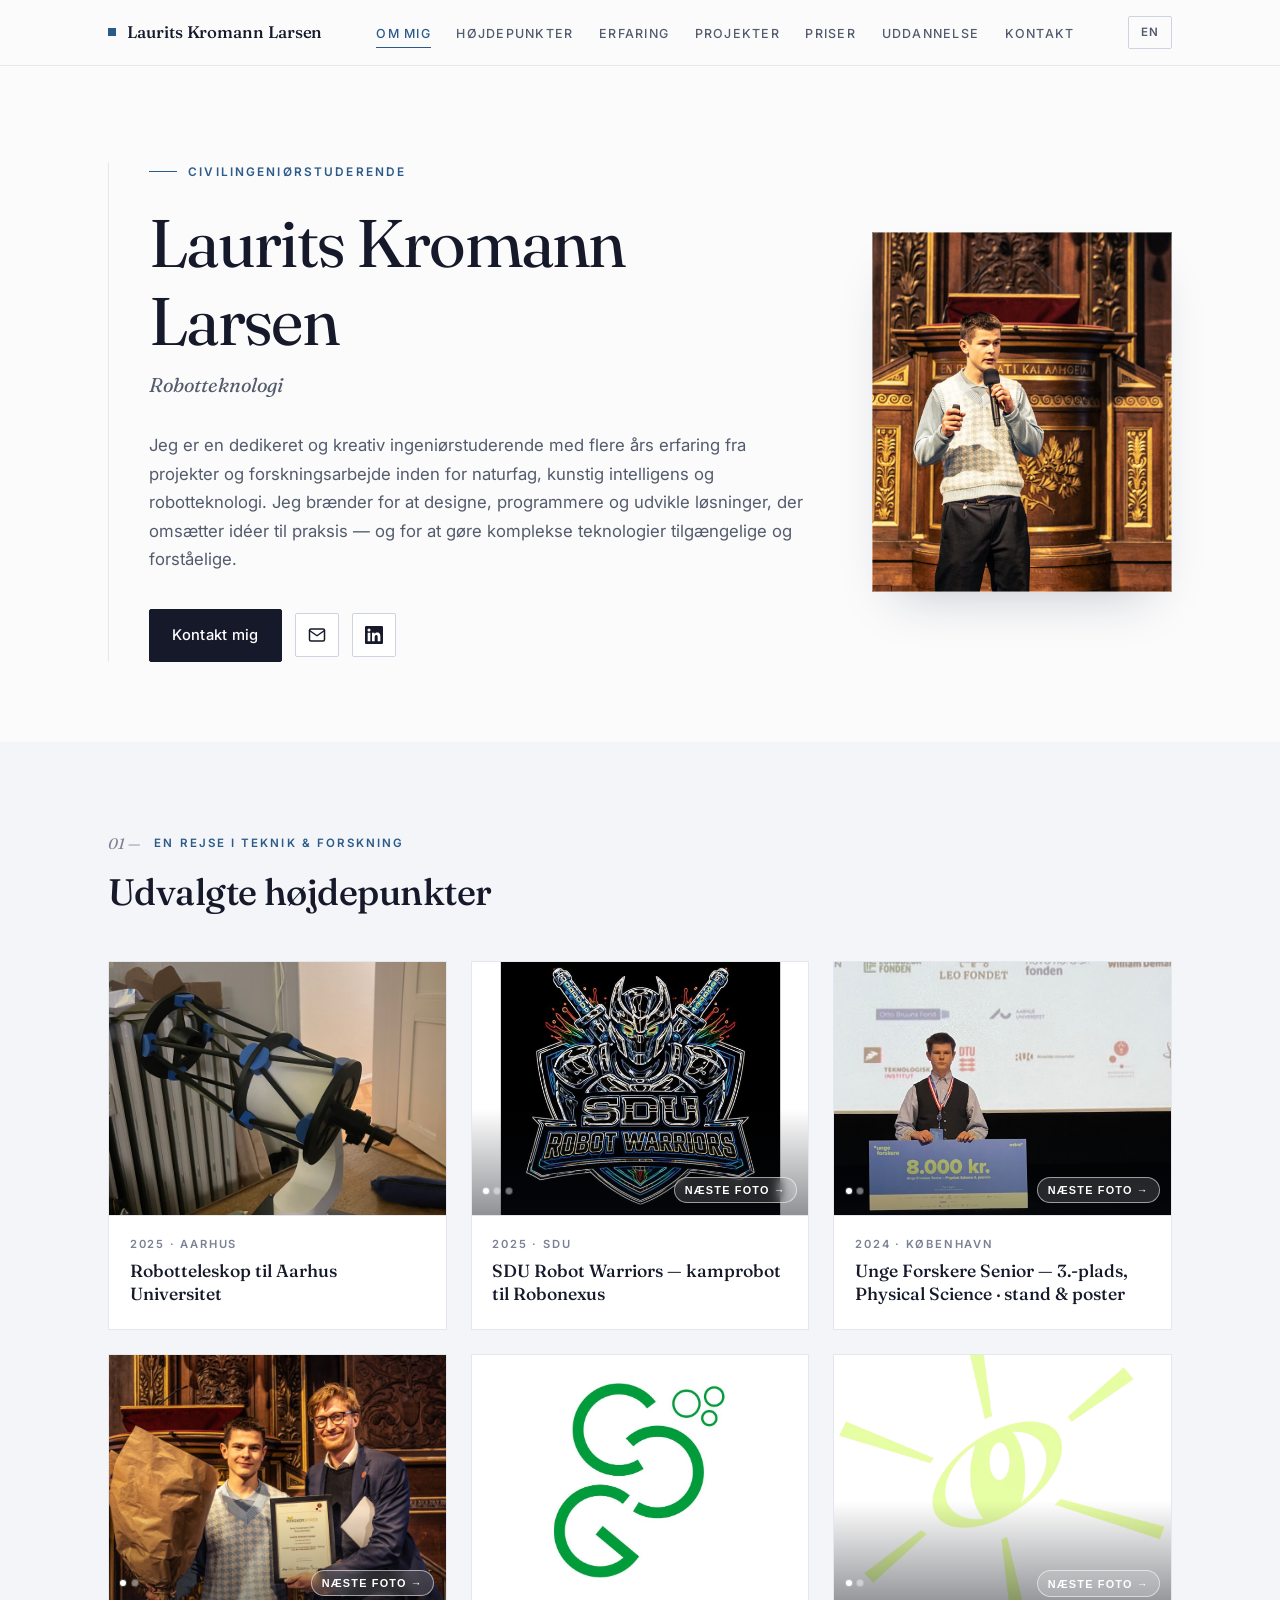
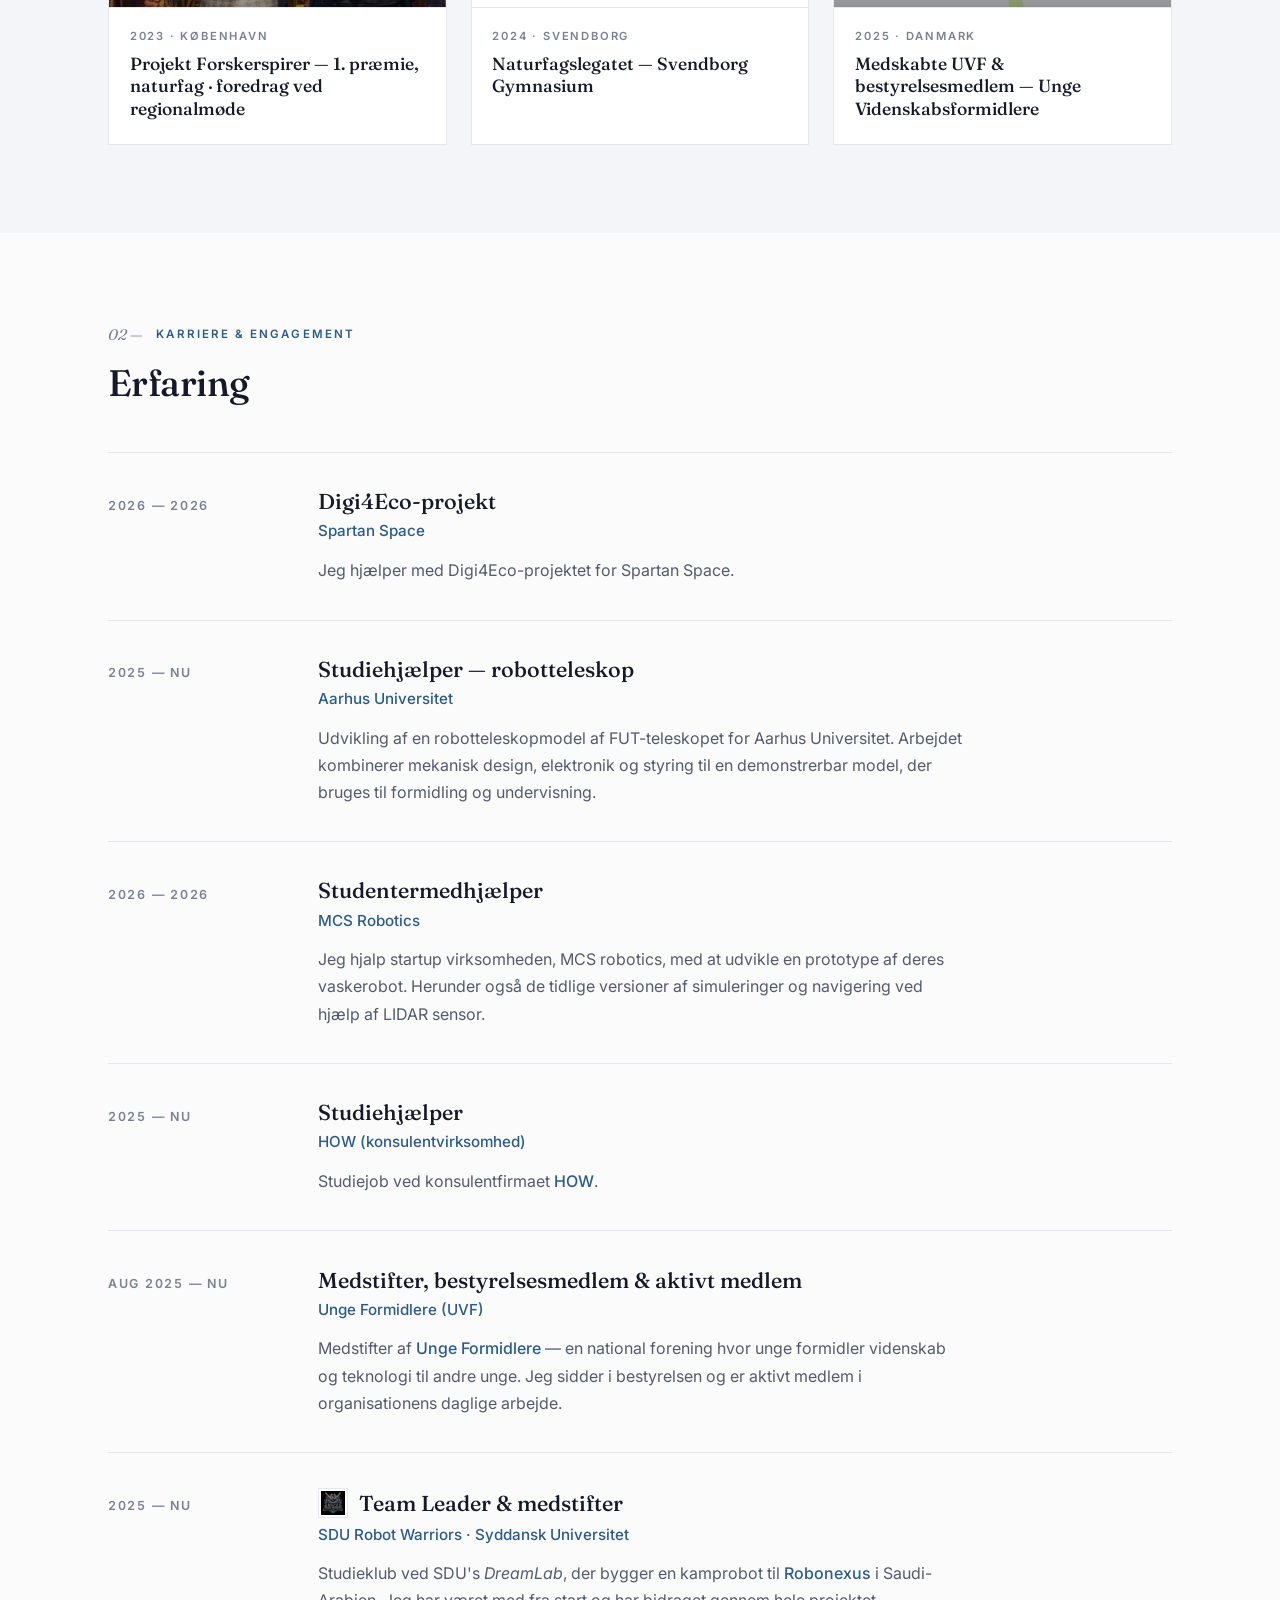
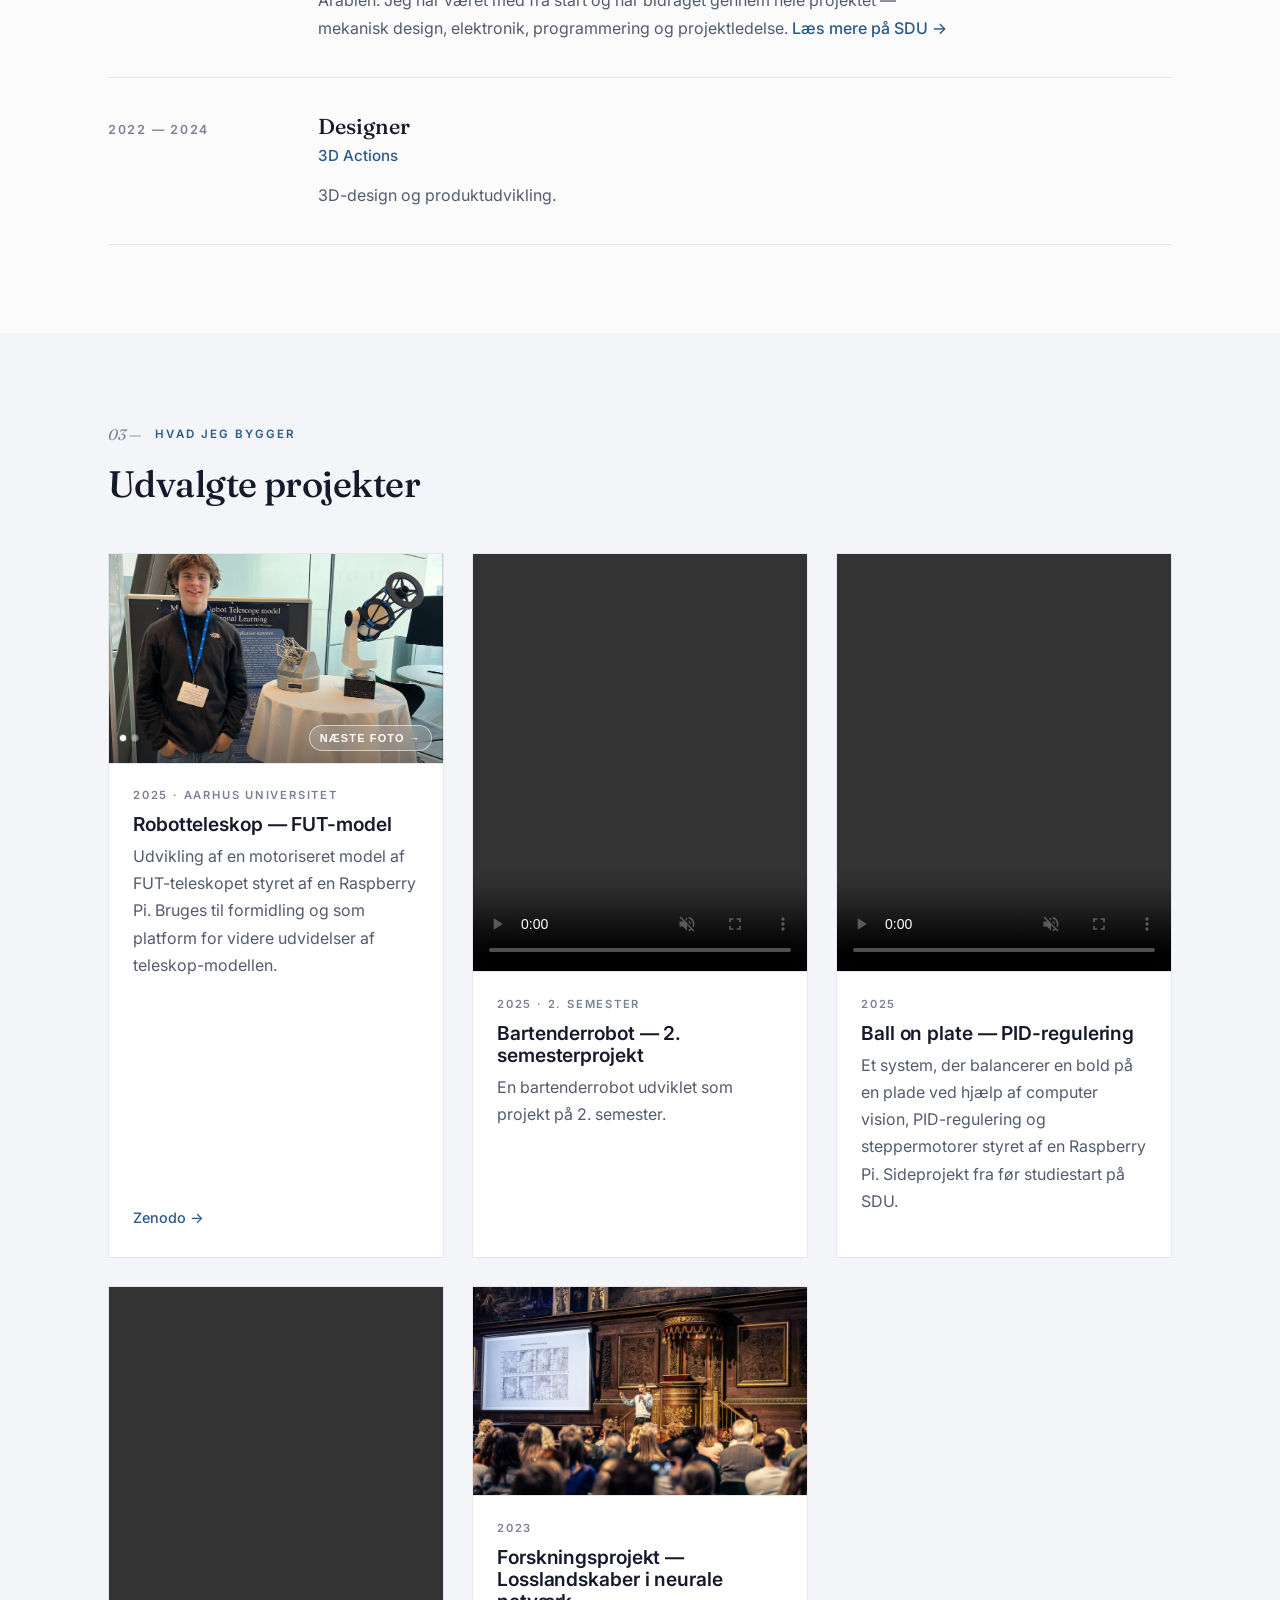
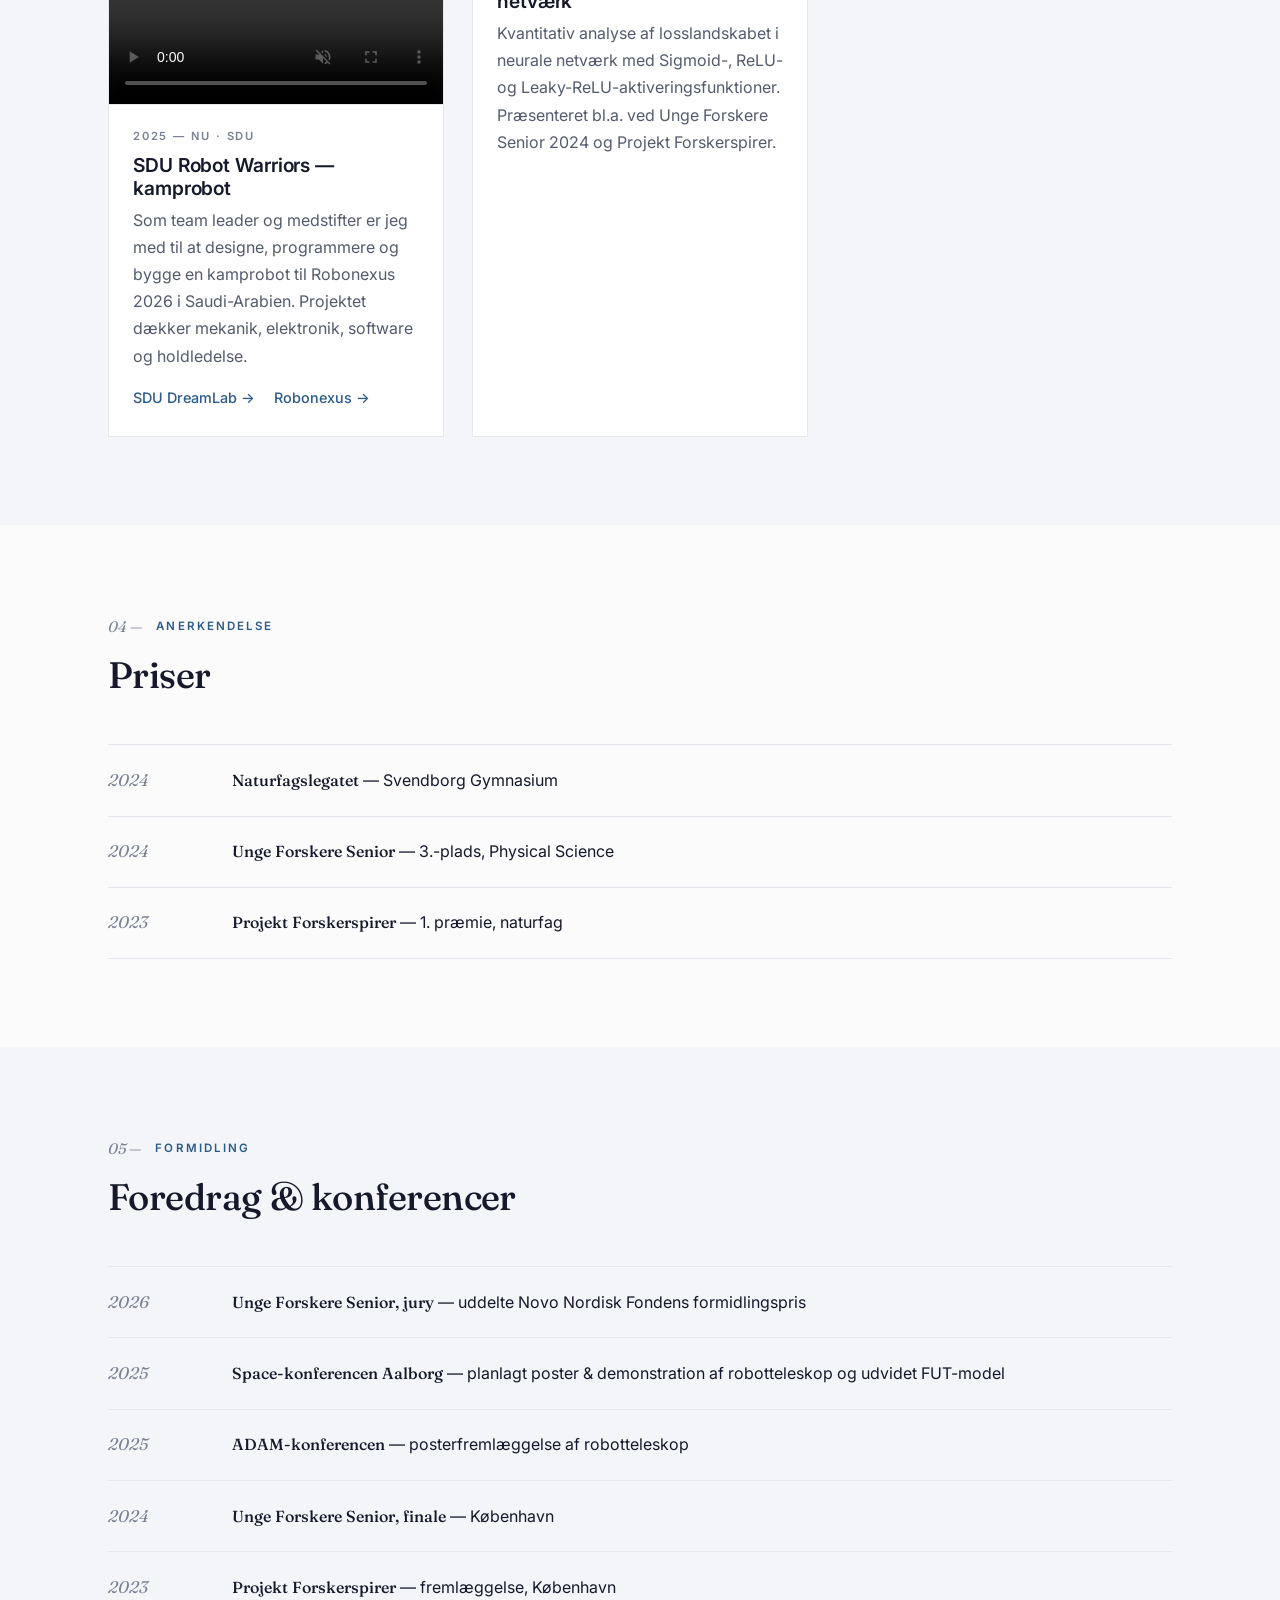
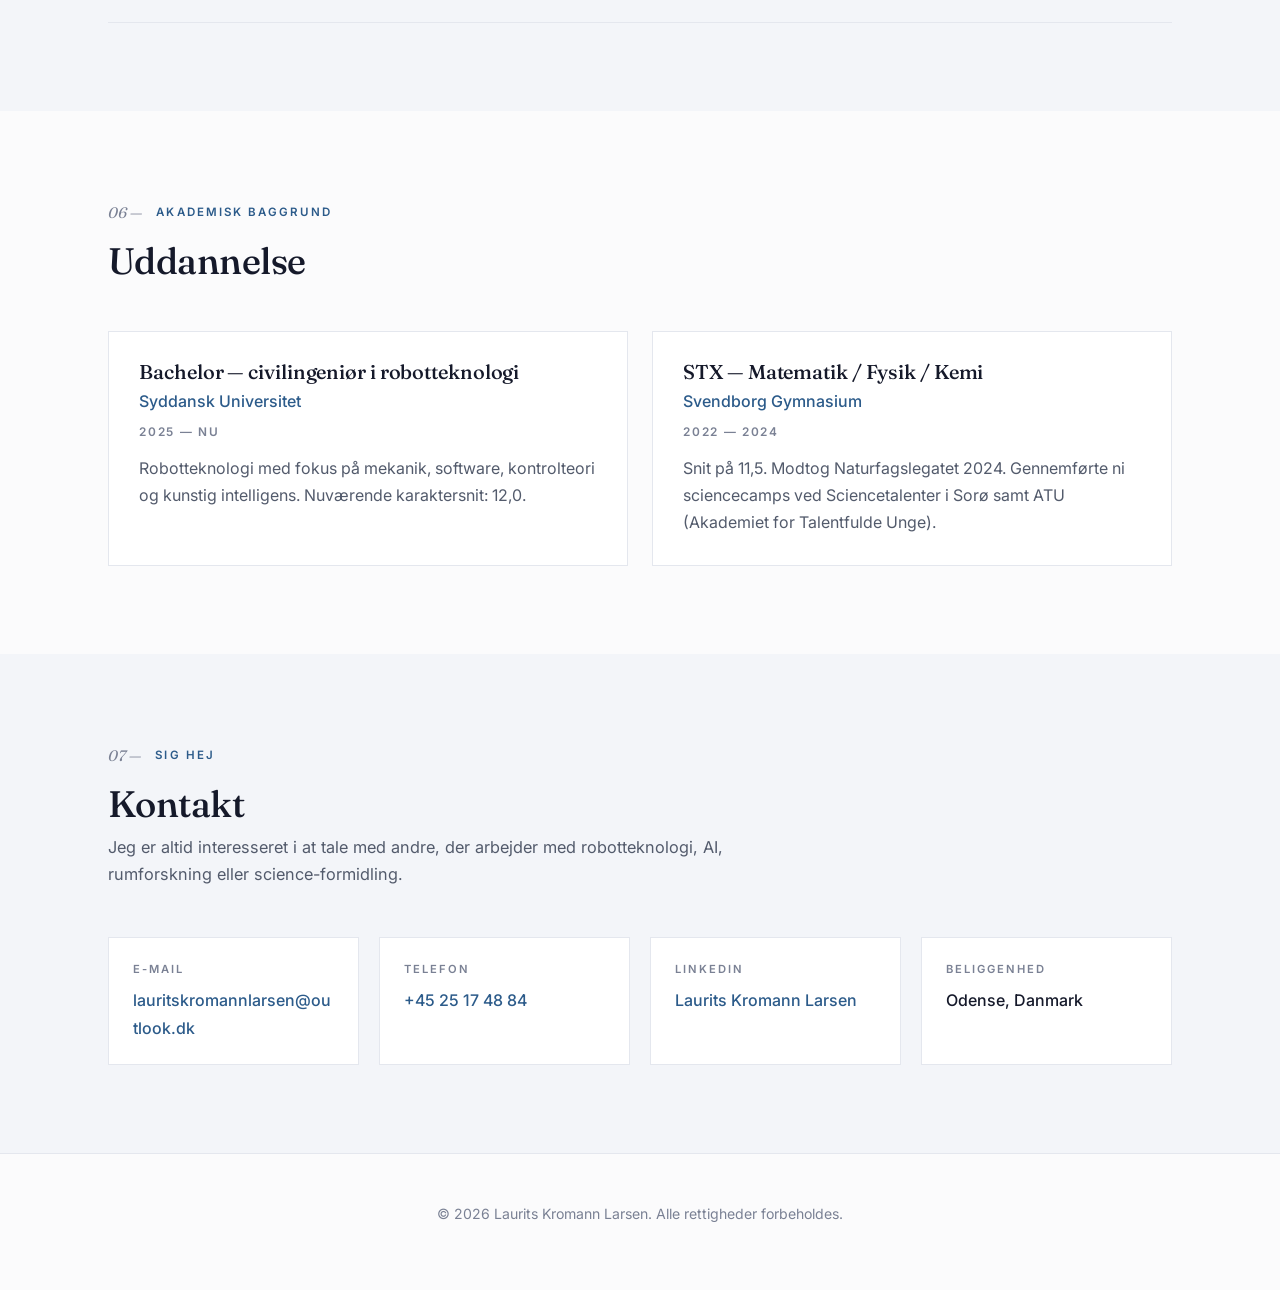
==== commit deedf2ed: "Ændret dato" ====
--- a/index.html
+++ b/index.html
@@ -191,7 +191,7 @@
       <div class="experience-list">
         
         <article class="exp-card">
-          <div class="exp-date">2026 — nu</div>
+          <div class="exp-date">2026 — 2026</div>
           <div class="exp-body">
             <div class="exp-title">Digi4Eco-projekt</div>
             <span class="exp-org">Spartan Space</span>
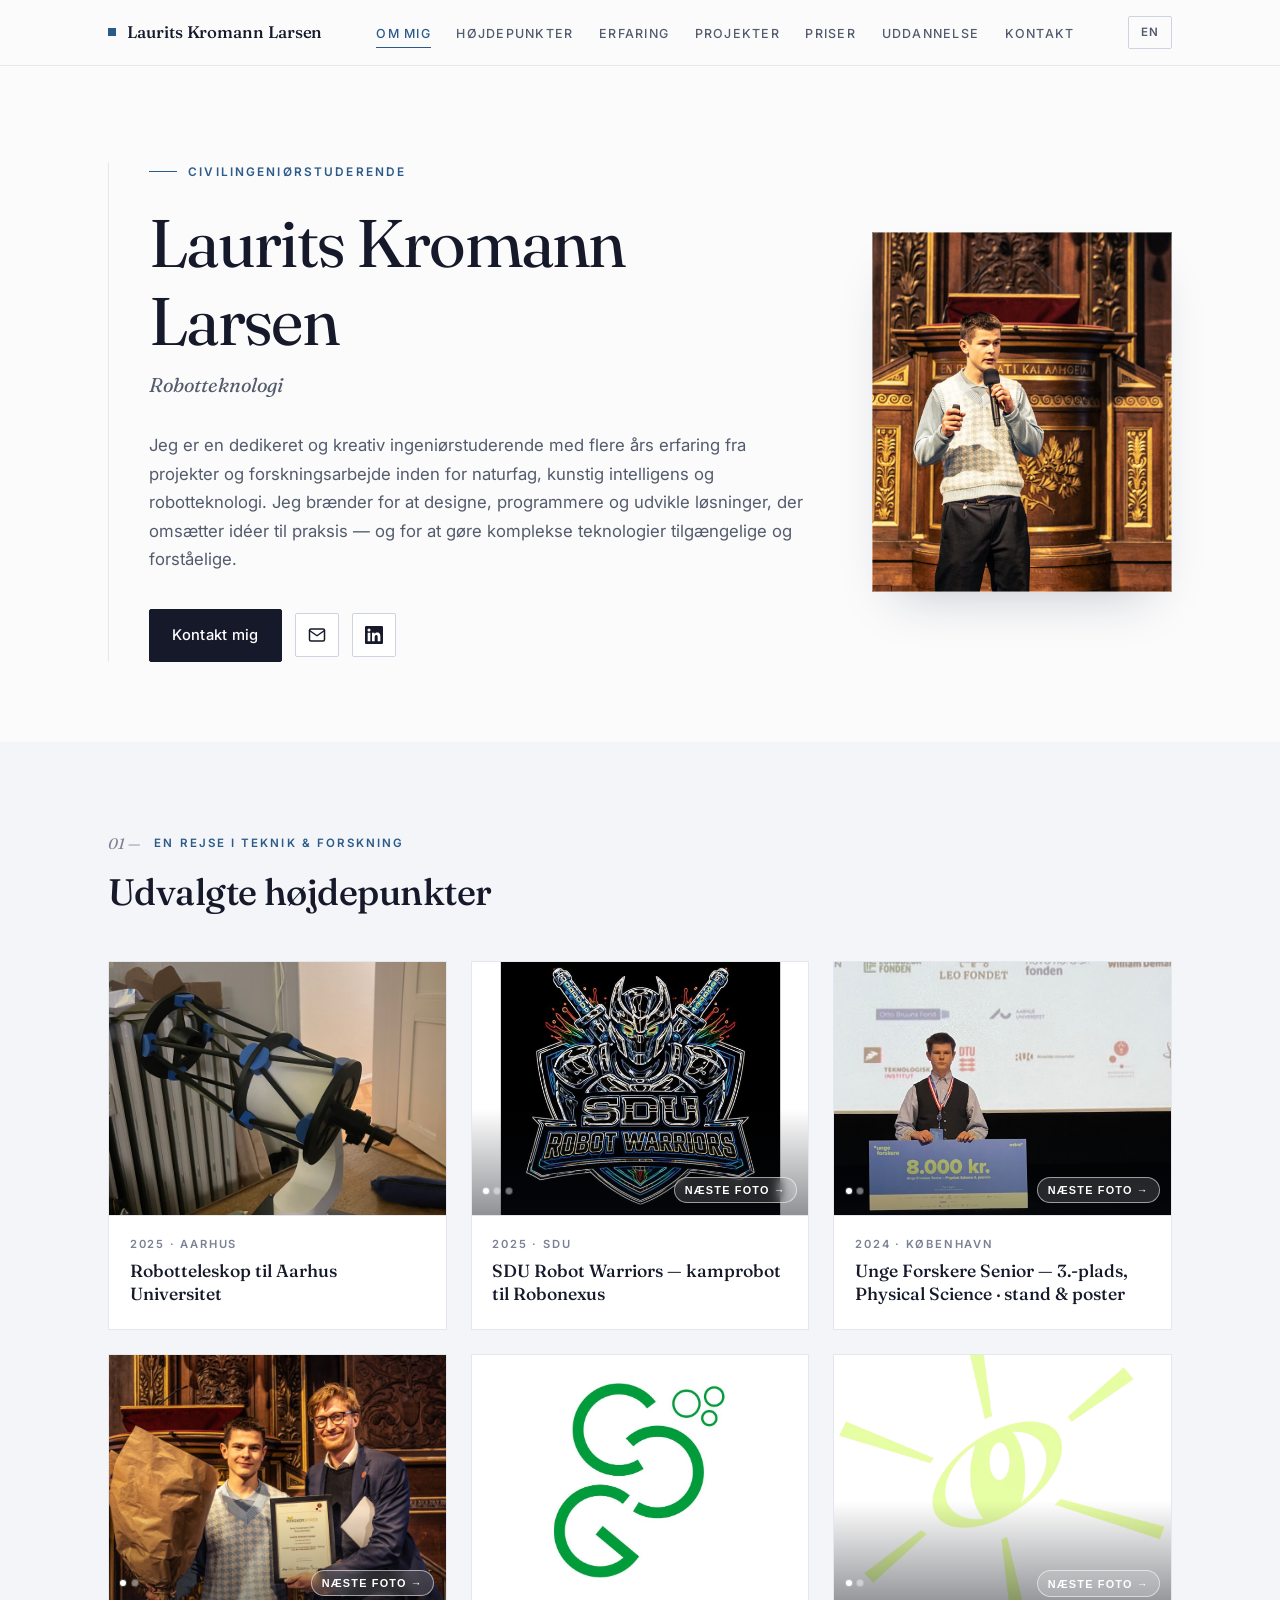
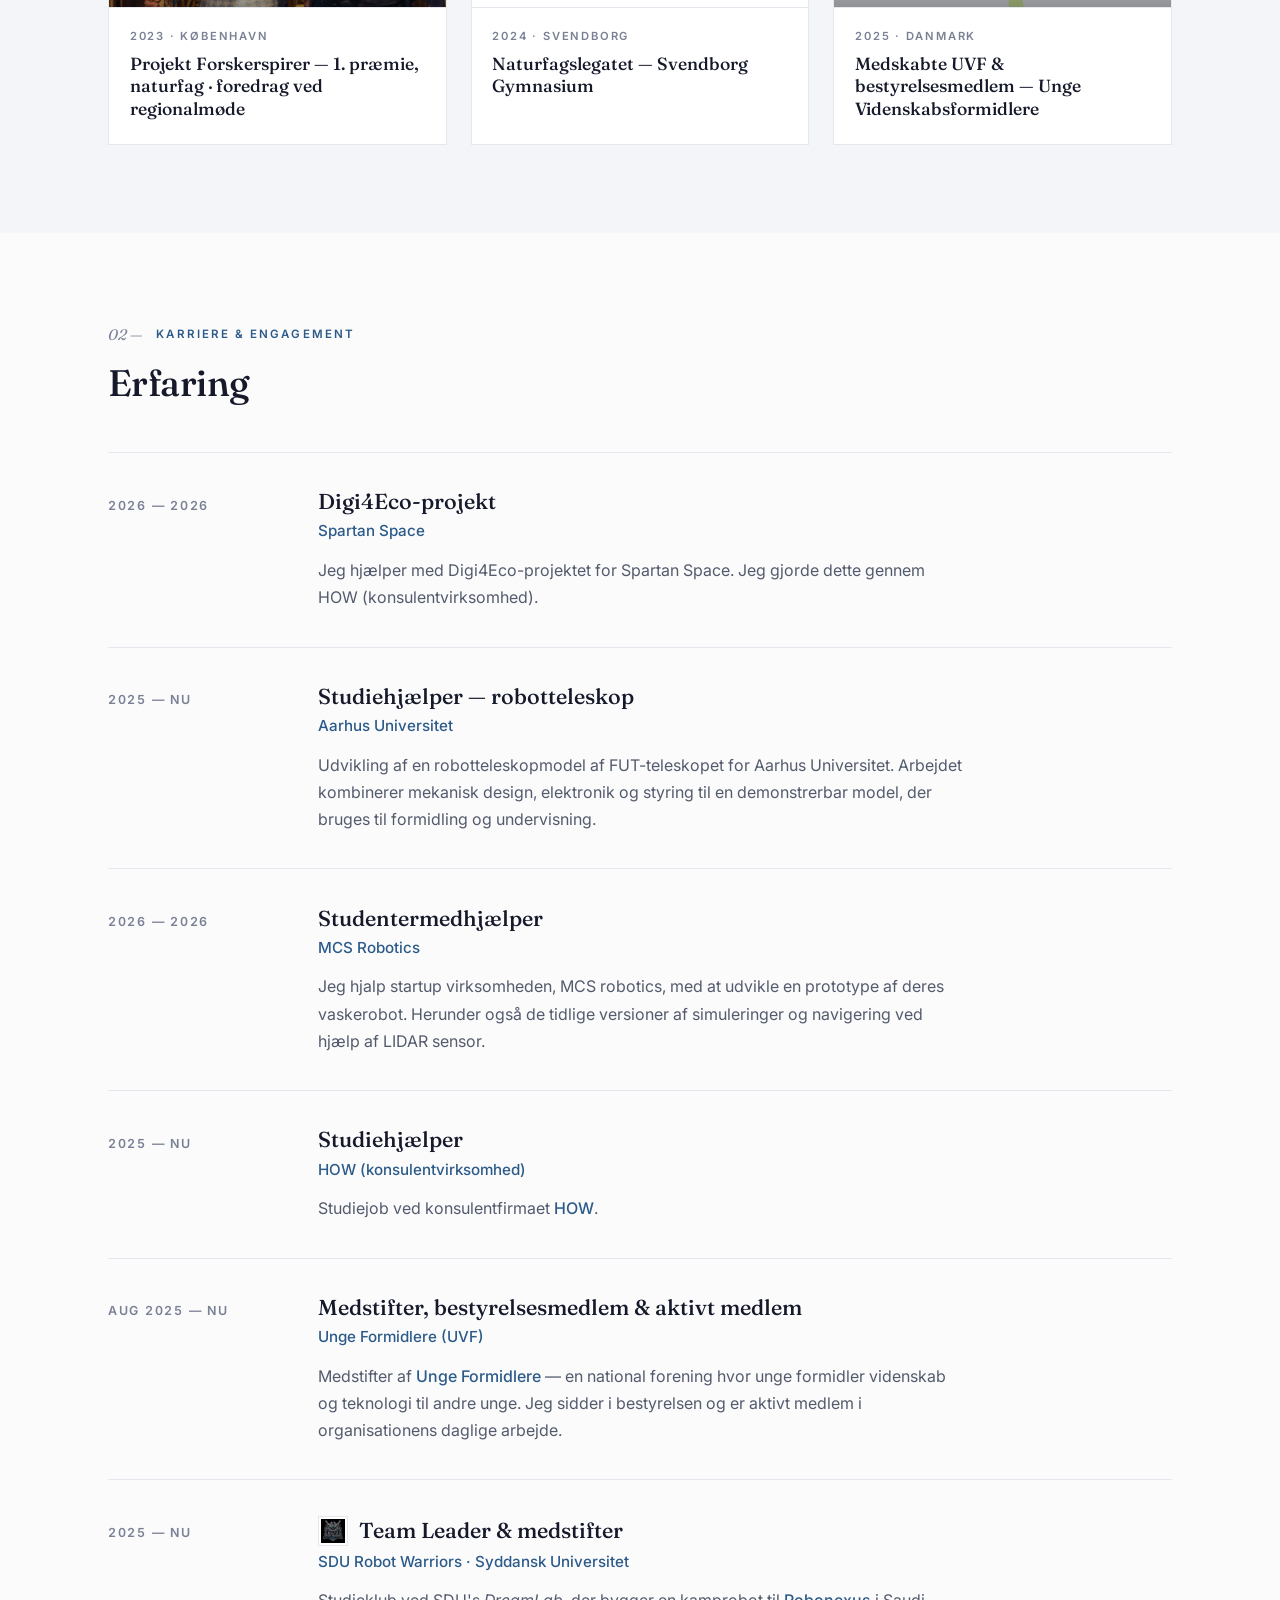
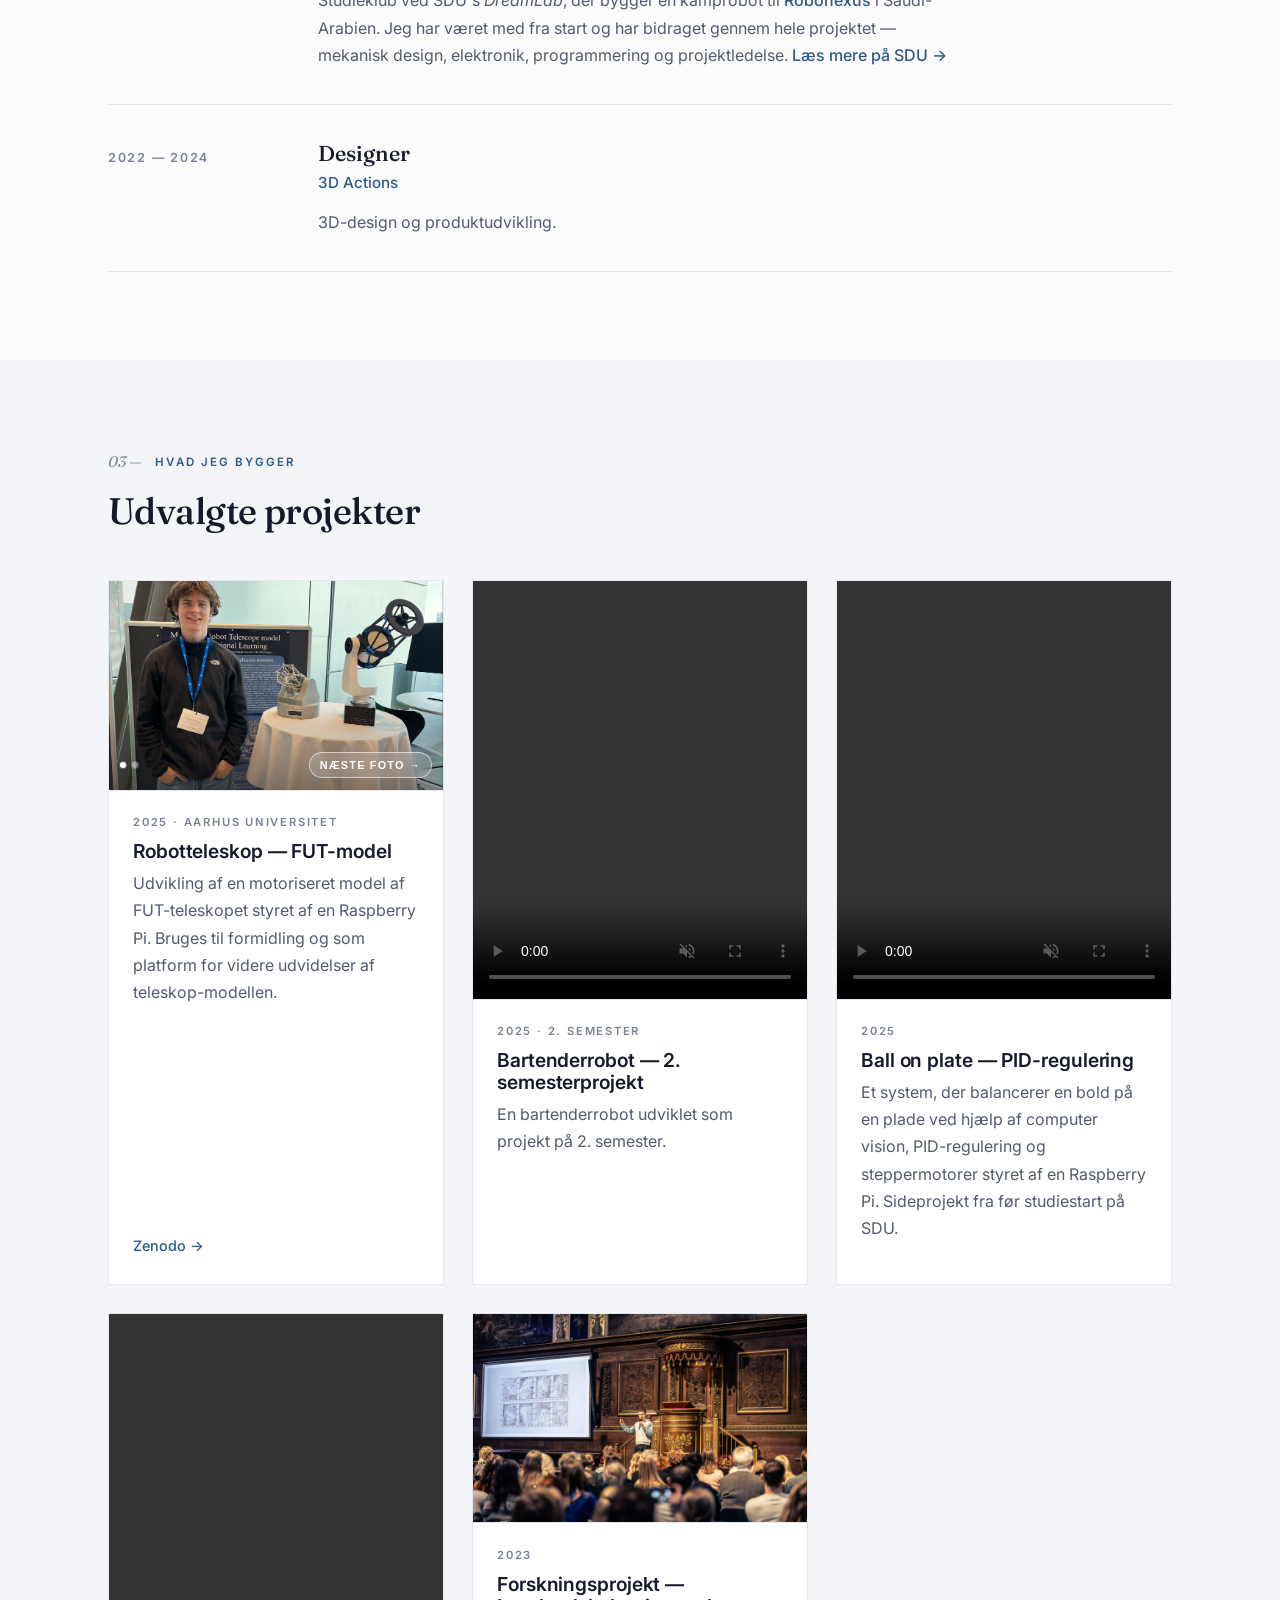
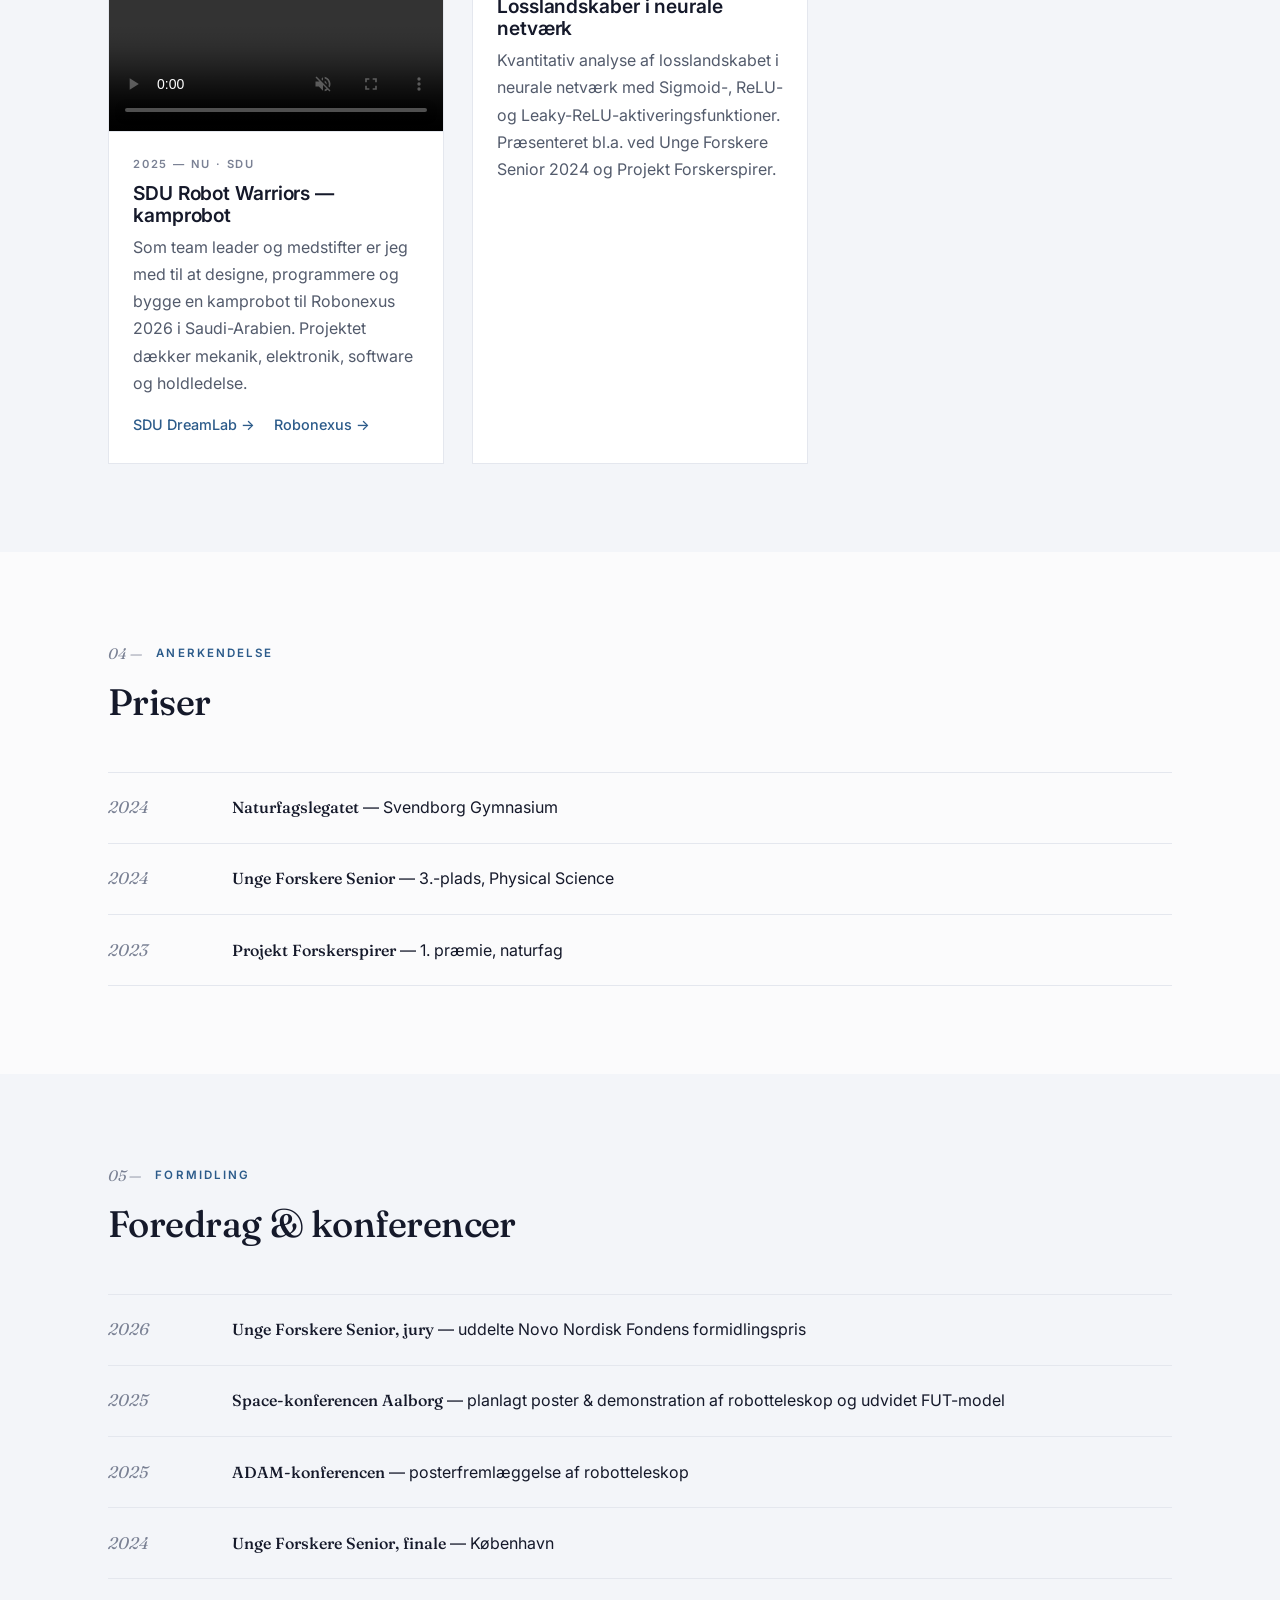
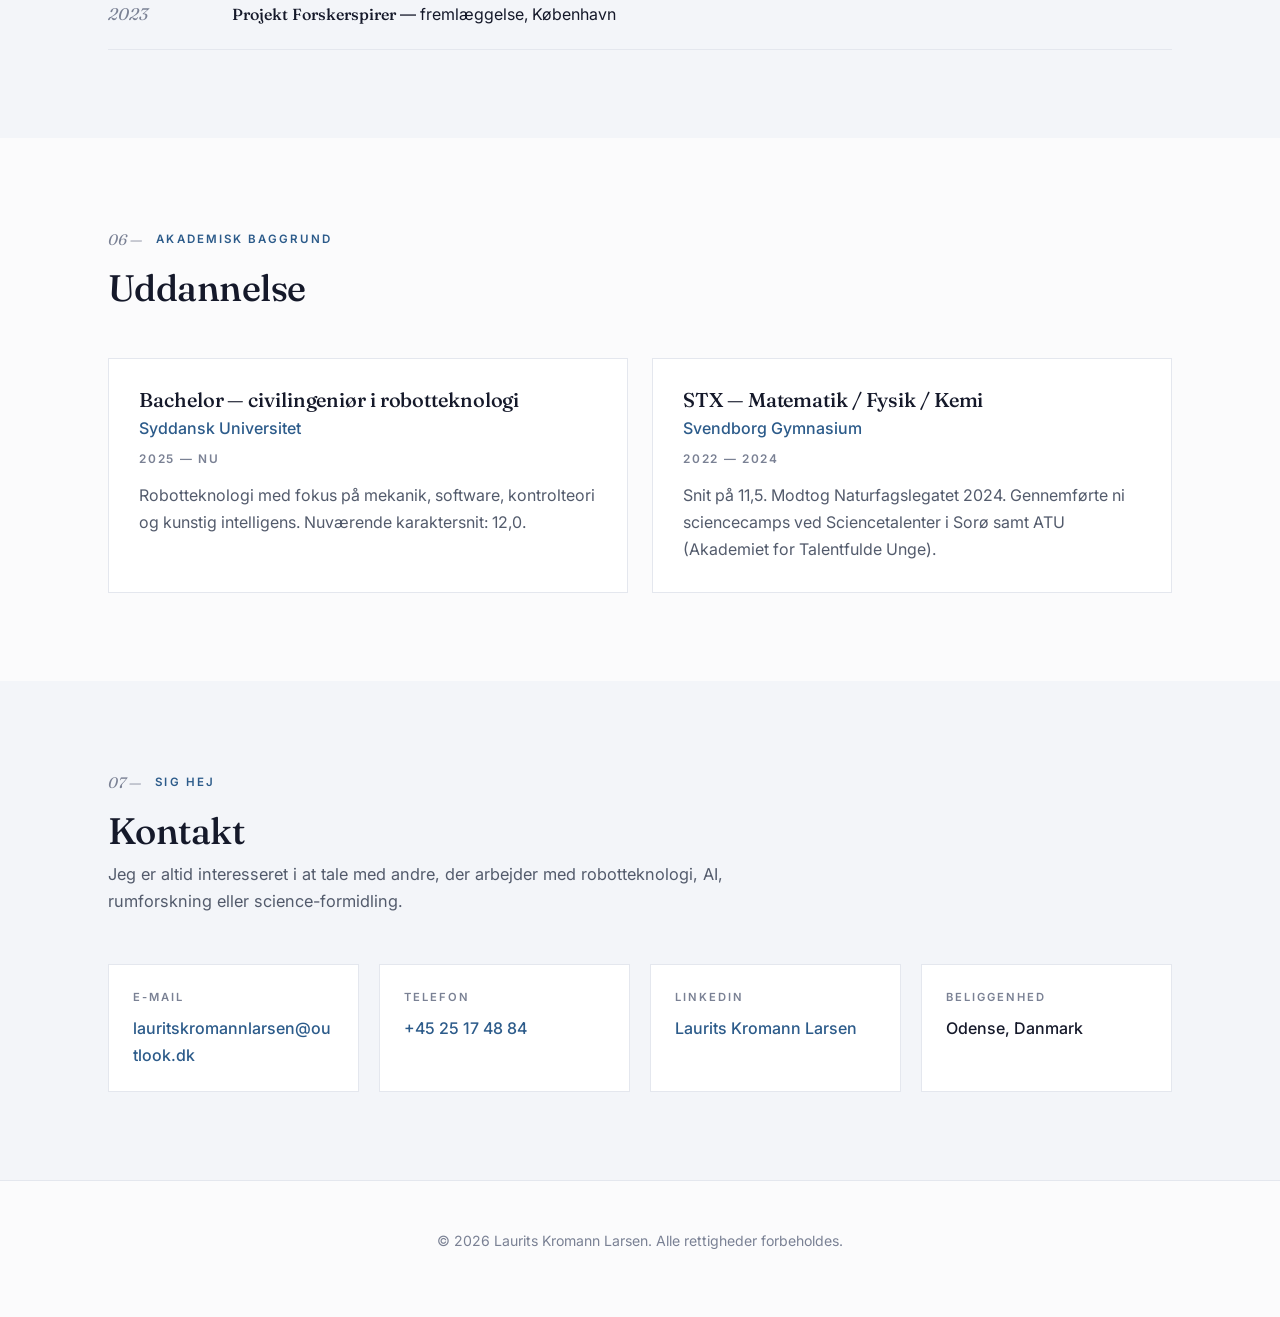
==== commit 8b0c1072: "Ændret dato" ====
--- a/index.html
+++ b/index.html
@@ -195,7 +195,7 @@
           <div class="exp-body">
             <div class="exp-title">Digi4Eco-projekt</div>
             <span class="exp-org">Spartan Space</span>
-            <p>Jeg hjælper med Digi4Eco-projektet for Spartan Space.</p>
+            <p>Jeg hjælper med Digi4Eco-projektet for Spartan Space. Jeg gjorde dette gennem HOW (konsulentvirksomhed).</p>
           </div>
         </article>
 
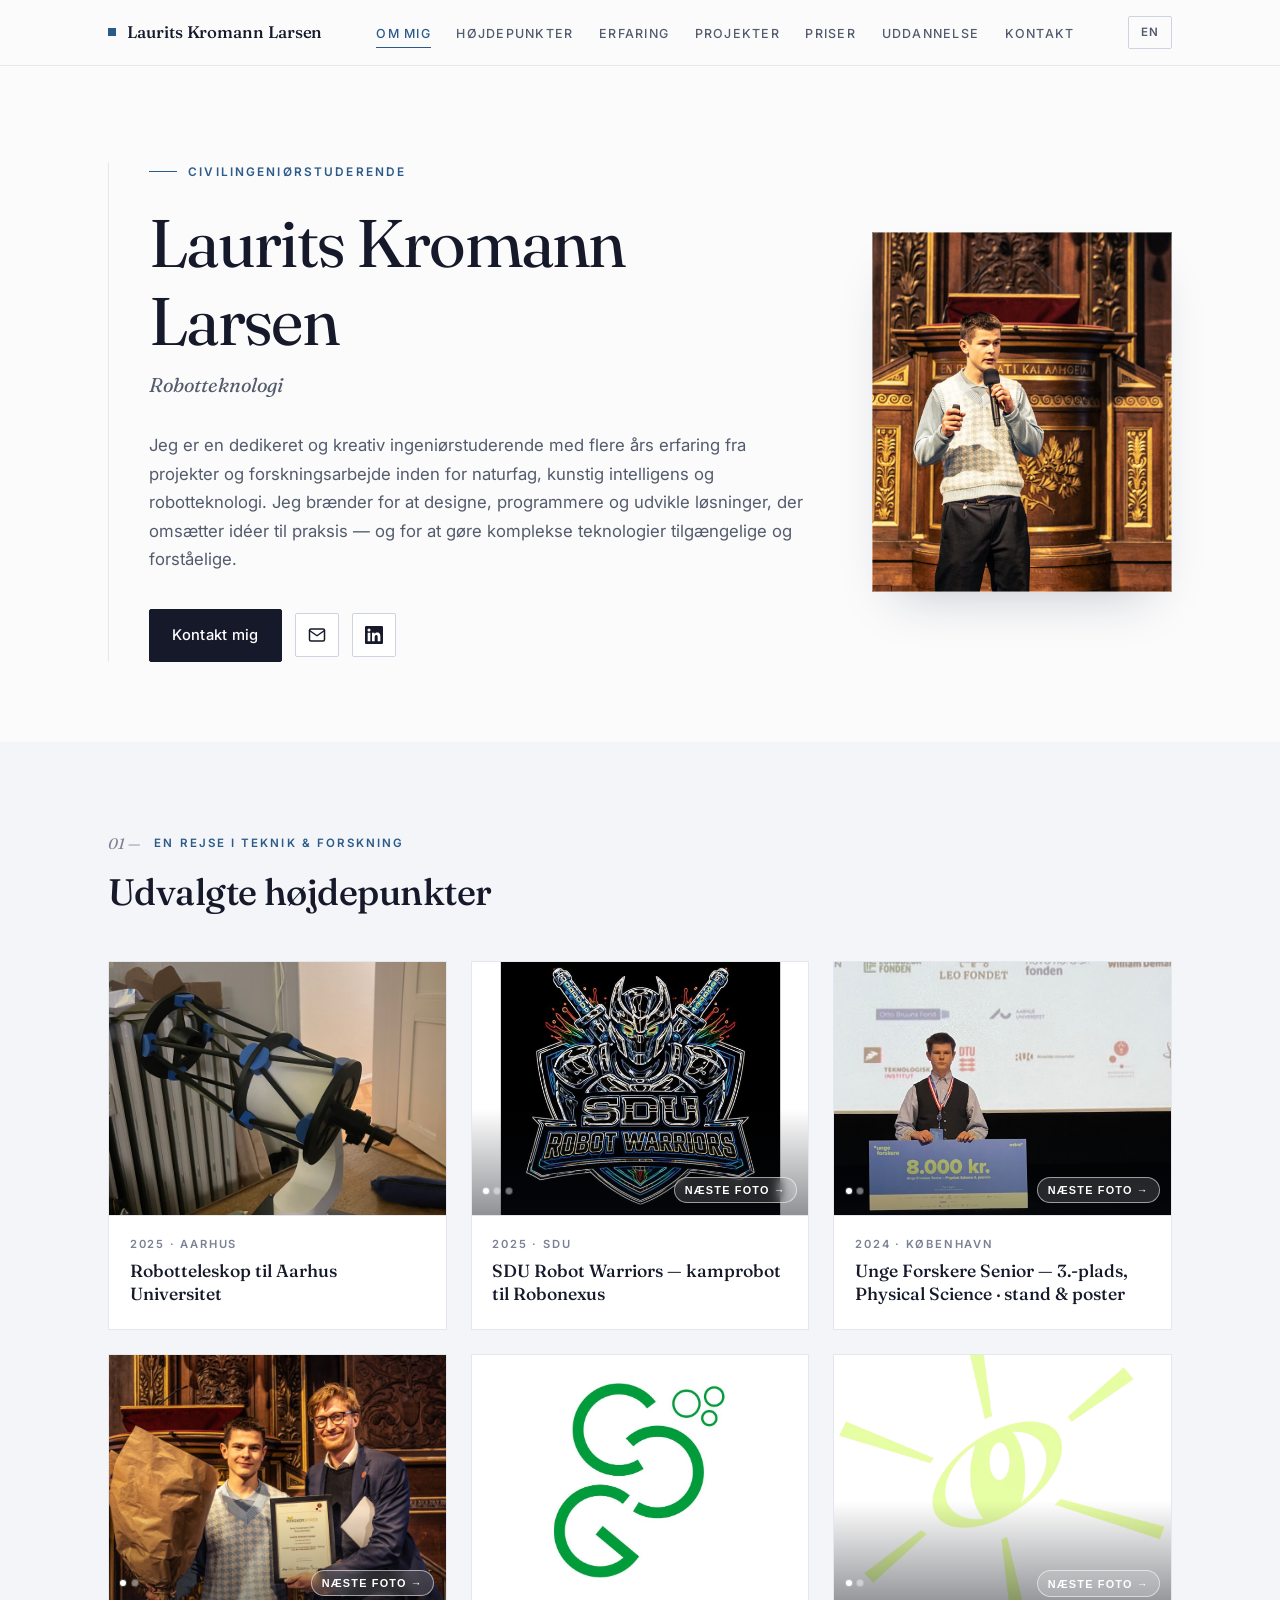
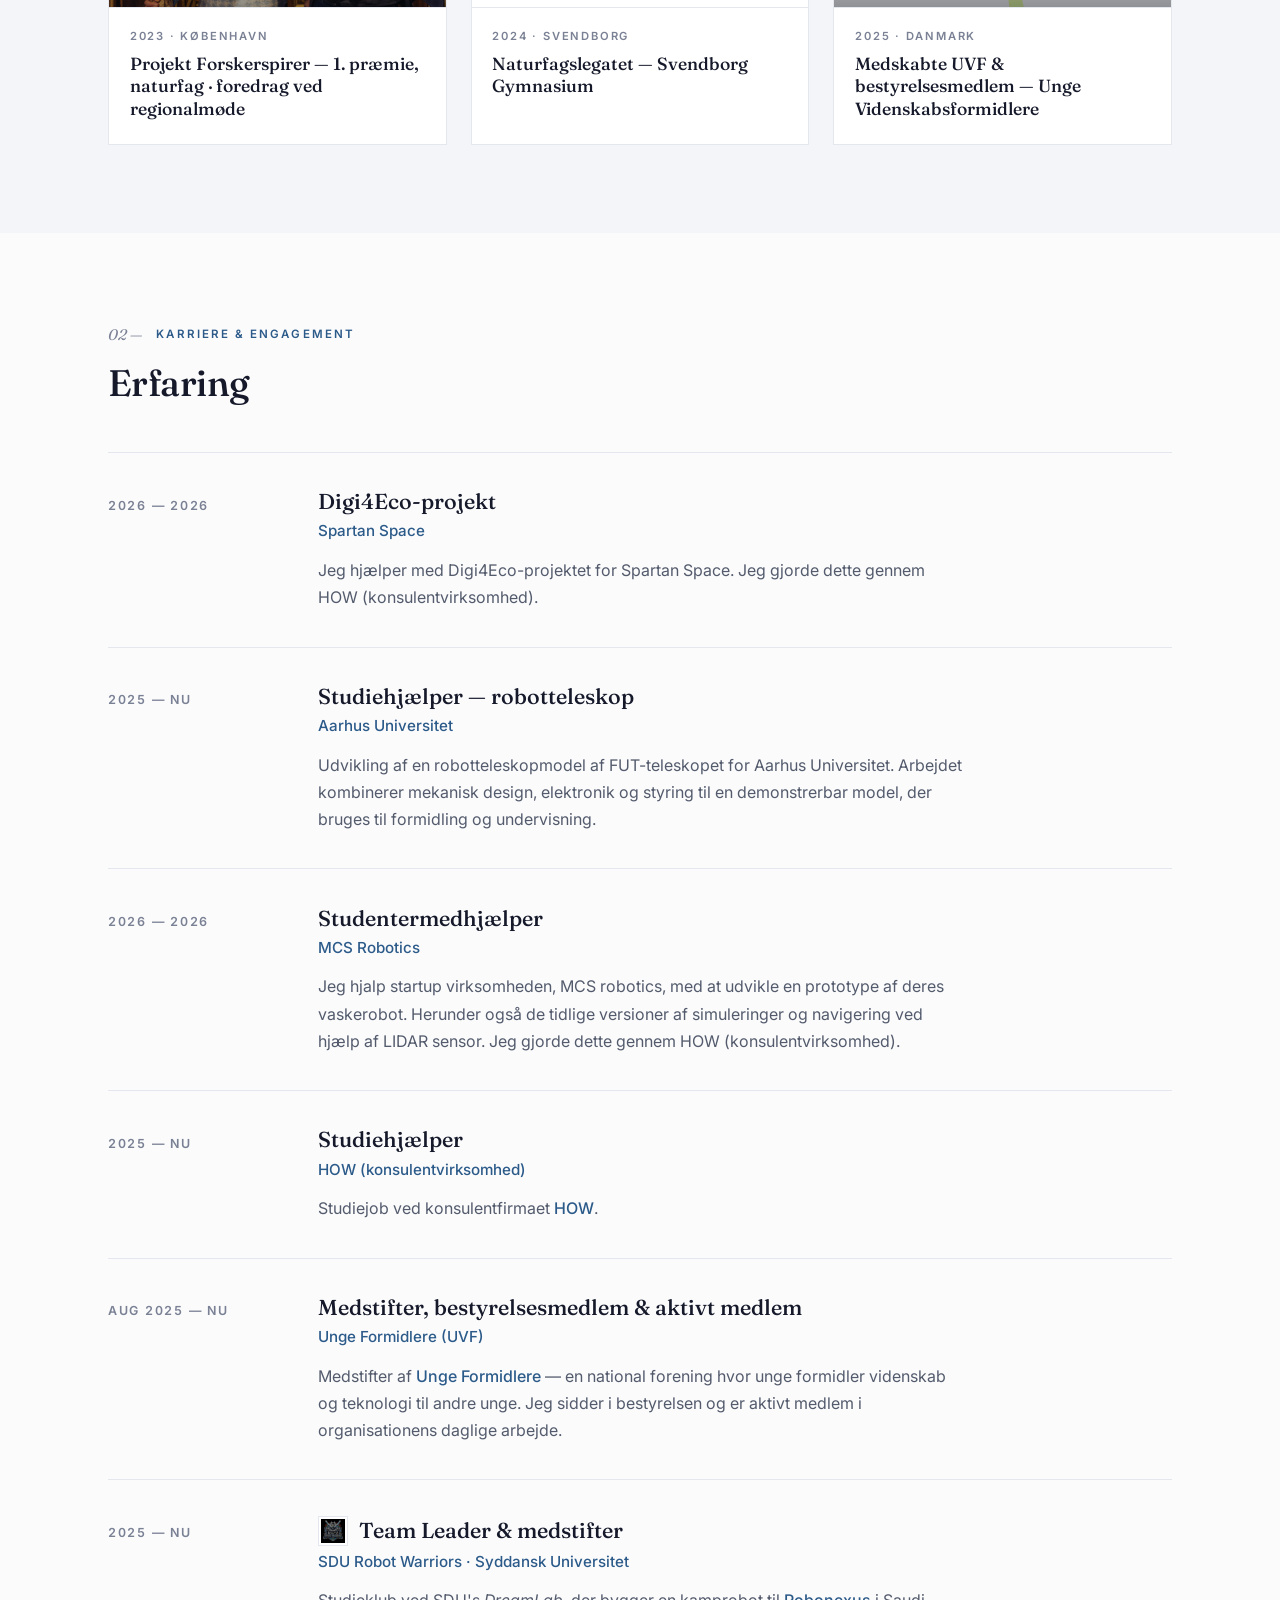
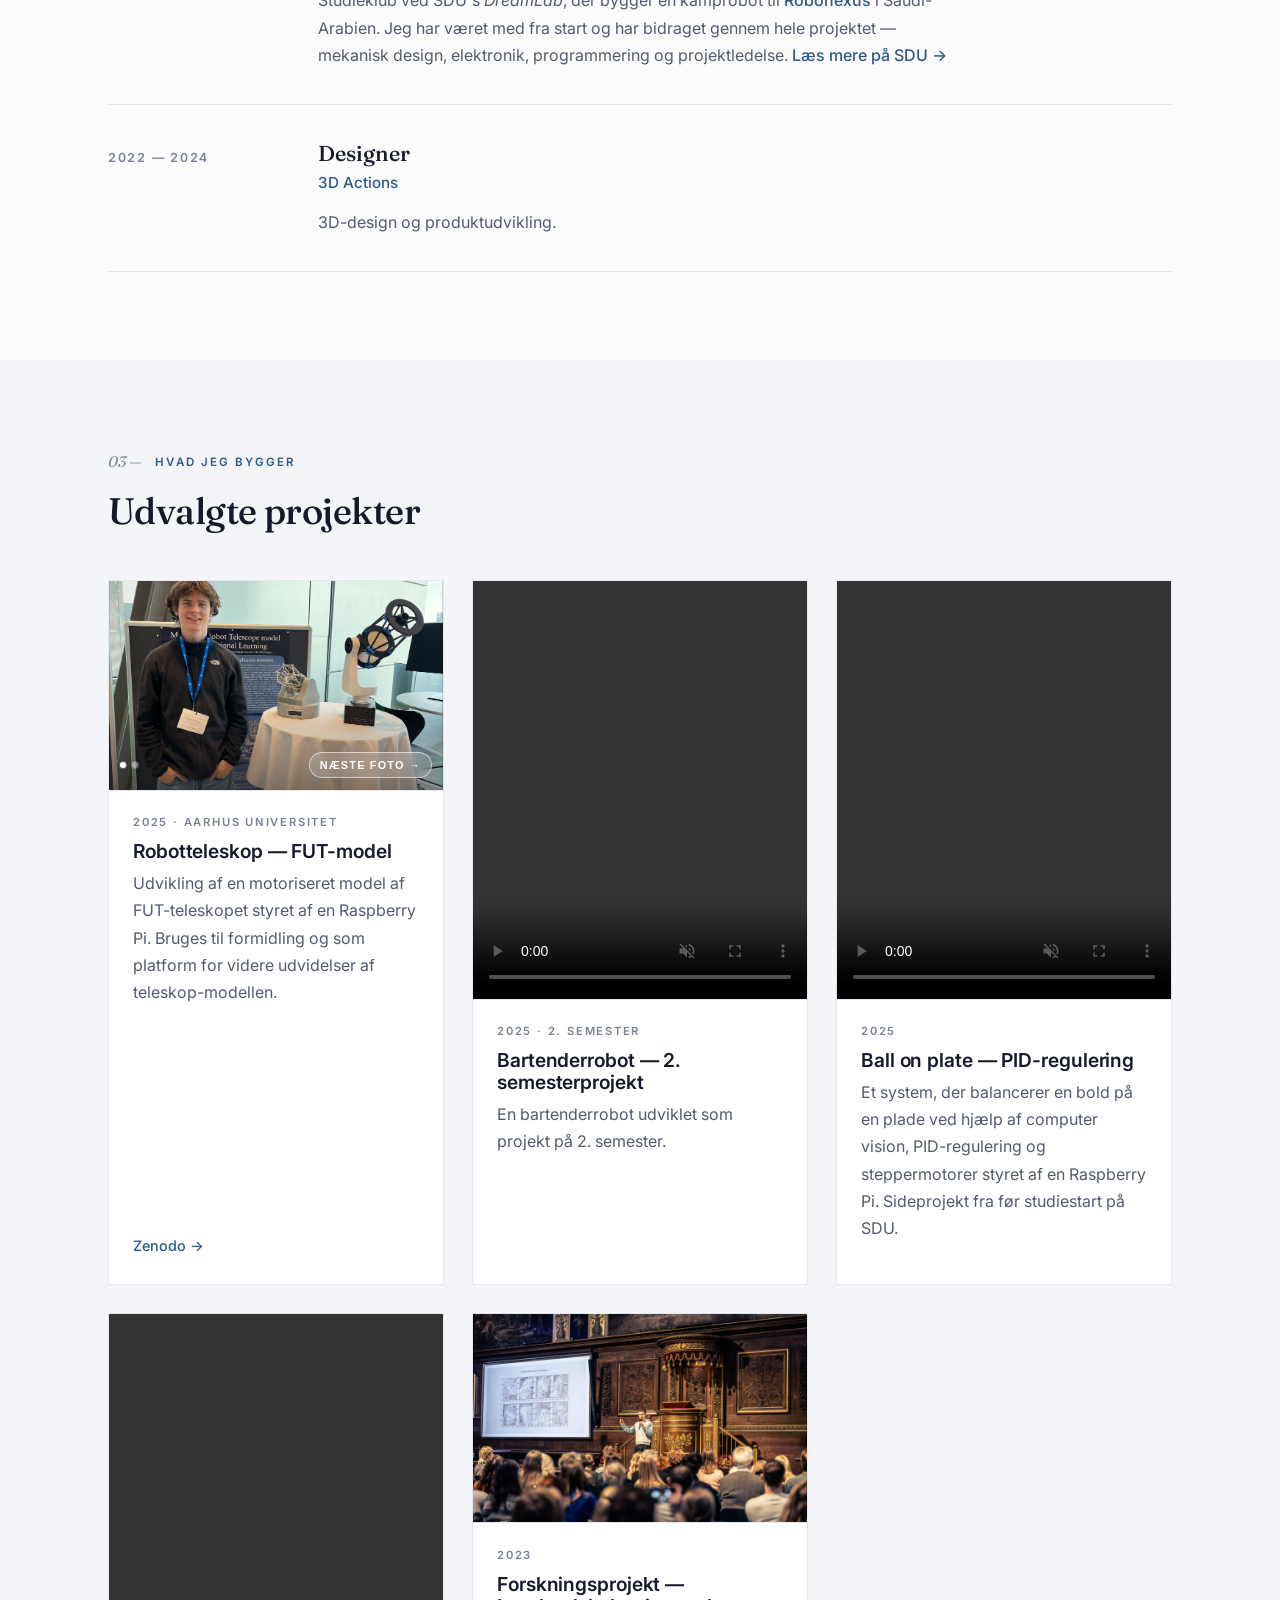
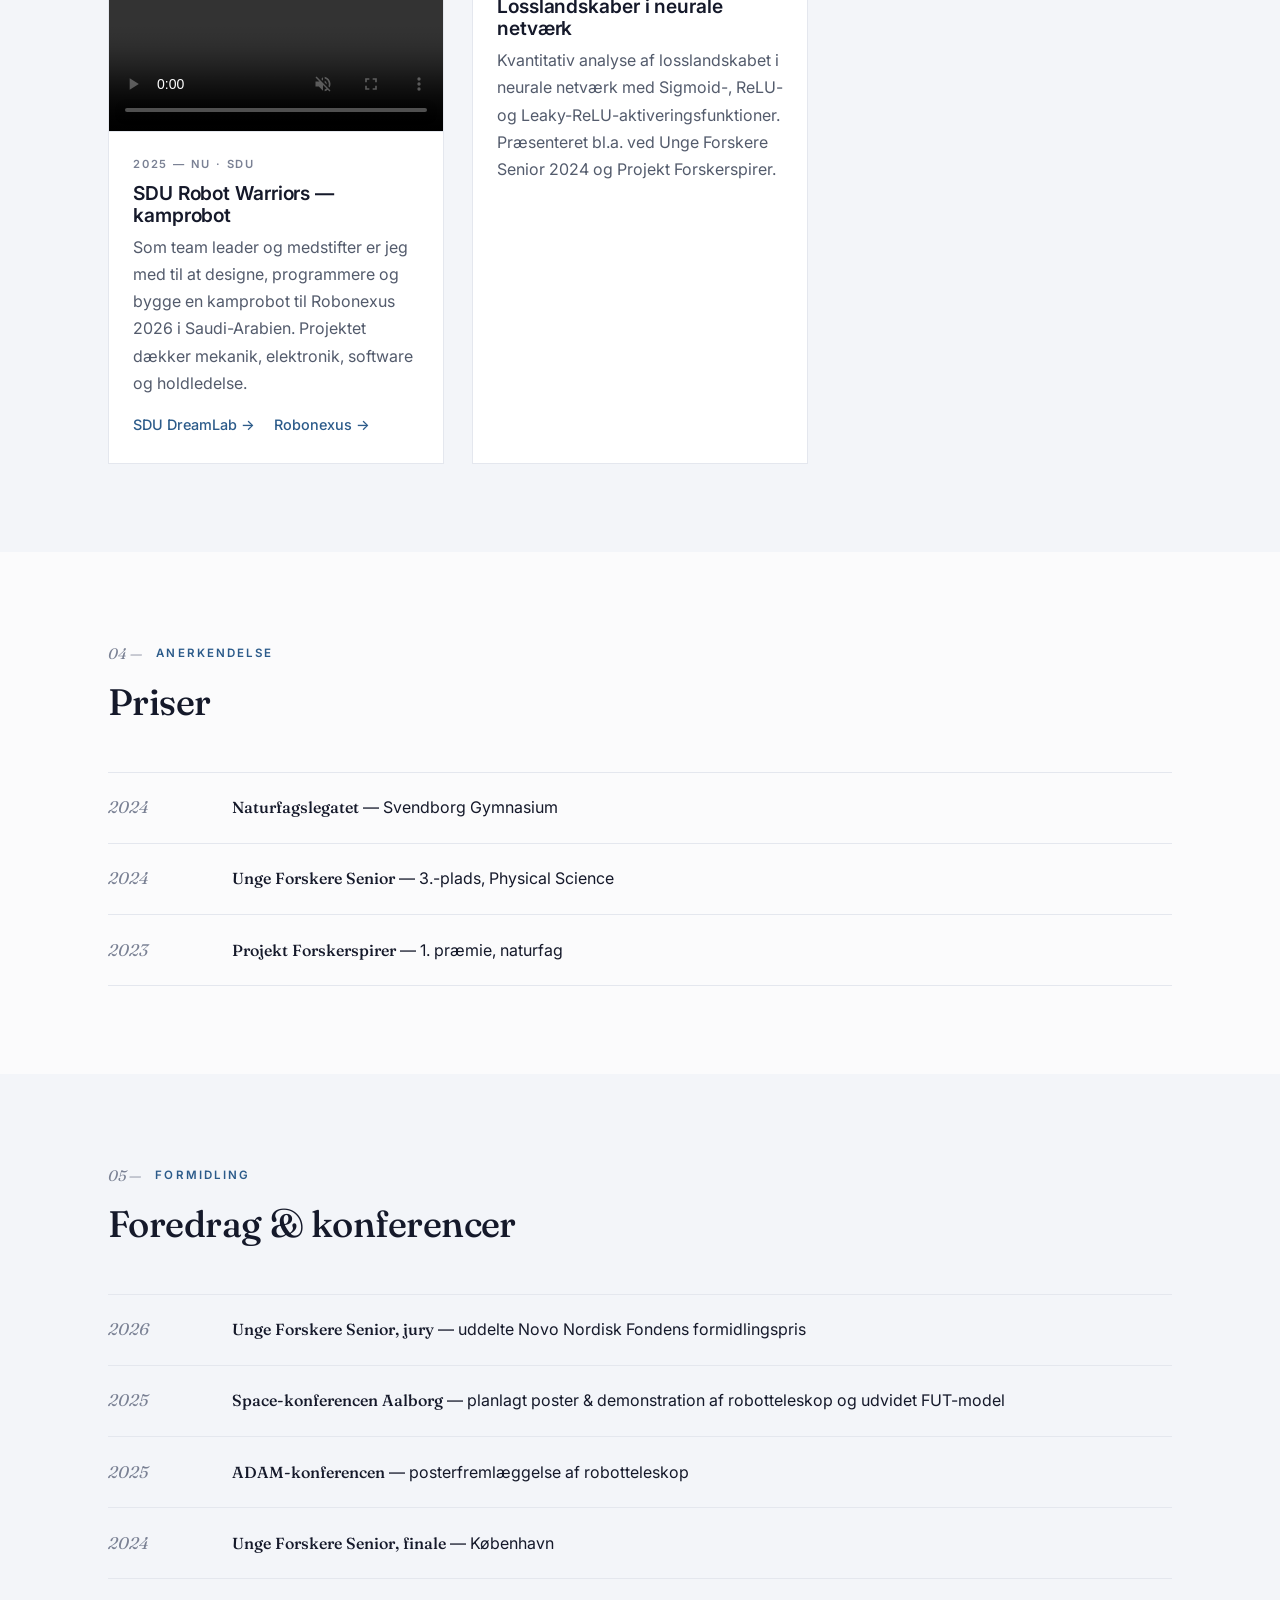
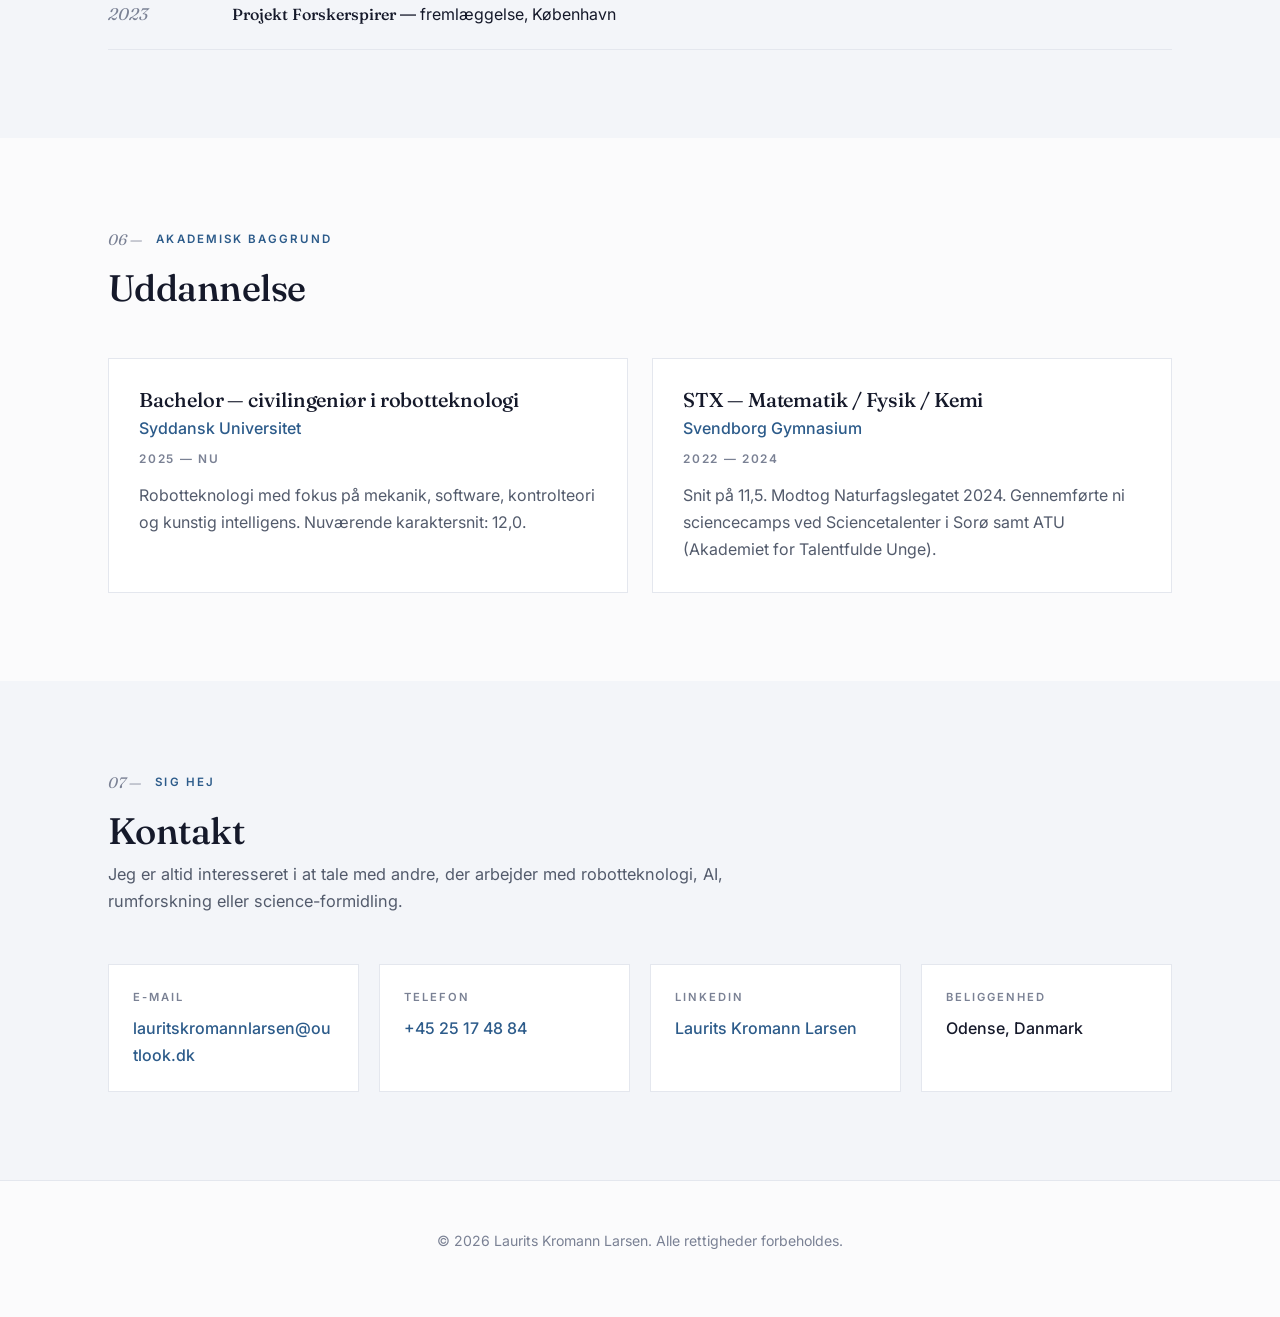
==== commit e075821f: "tilføjet mere tekst" ====
--- a/index.html
+++ b/index.html
@@ -217,7 +217,7 @@
           <div class="exp-body">
             <div class="exp-title">Studentermedhjælper</div>
             <span class="exp-org">MCS Robotics</span>
-            <p>Jeg hjalp startup virksomheden, MCS robotics, med at udvikle en prototype af deres vaskerobot. Herunder også de tidlige versioner af simuleringer og navigering ved hjælp af LIDAR sensor.</p>
+            <p>Jeg hjalp startup virksomheden, MCS robotics, med at udvikle en prototype af deres vaskerobot. Herunder også de tidlige versioner af simuleringer og navigering ved hjælp af LIDAR sensor. Jeg gjorde dette gennem HOW (konsulentvirksomhed).</p>
           </div>
         </article>
 
